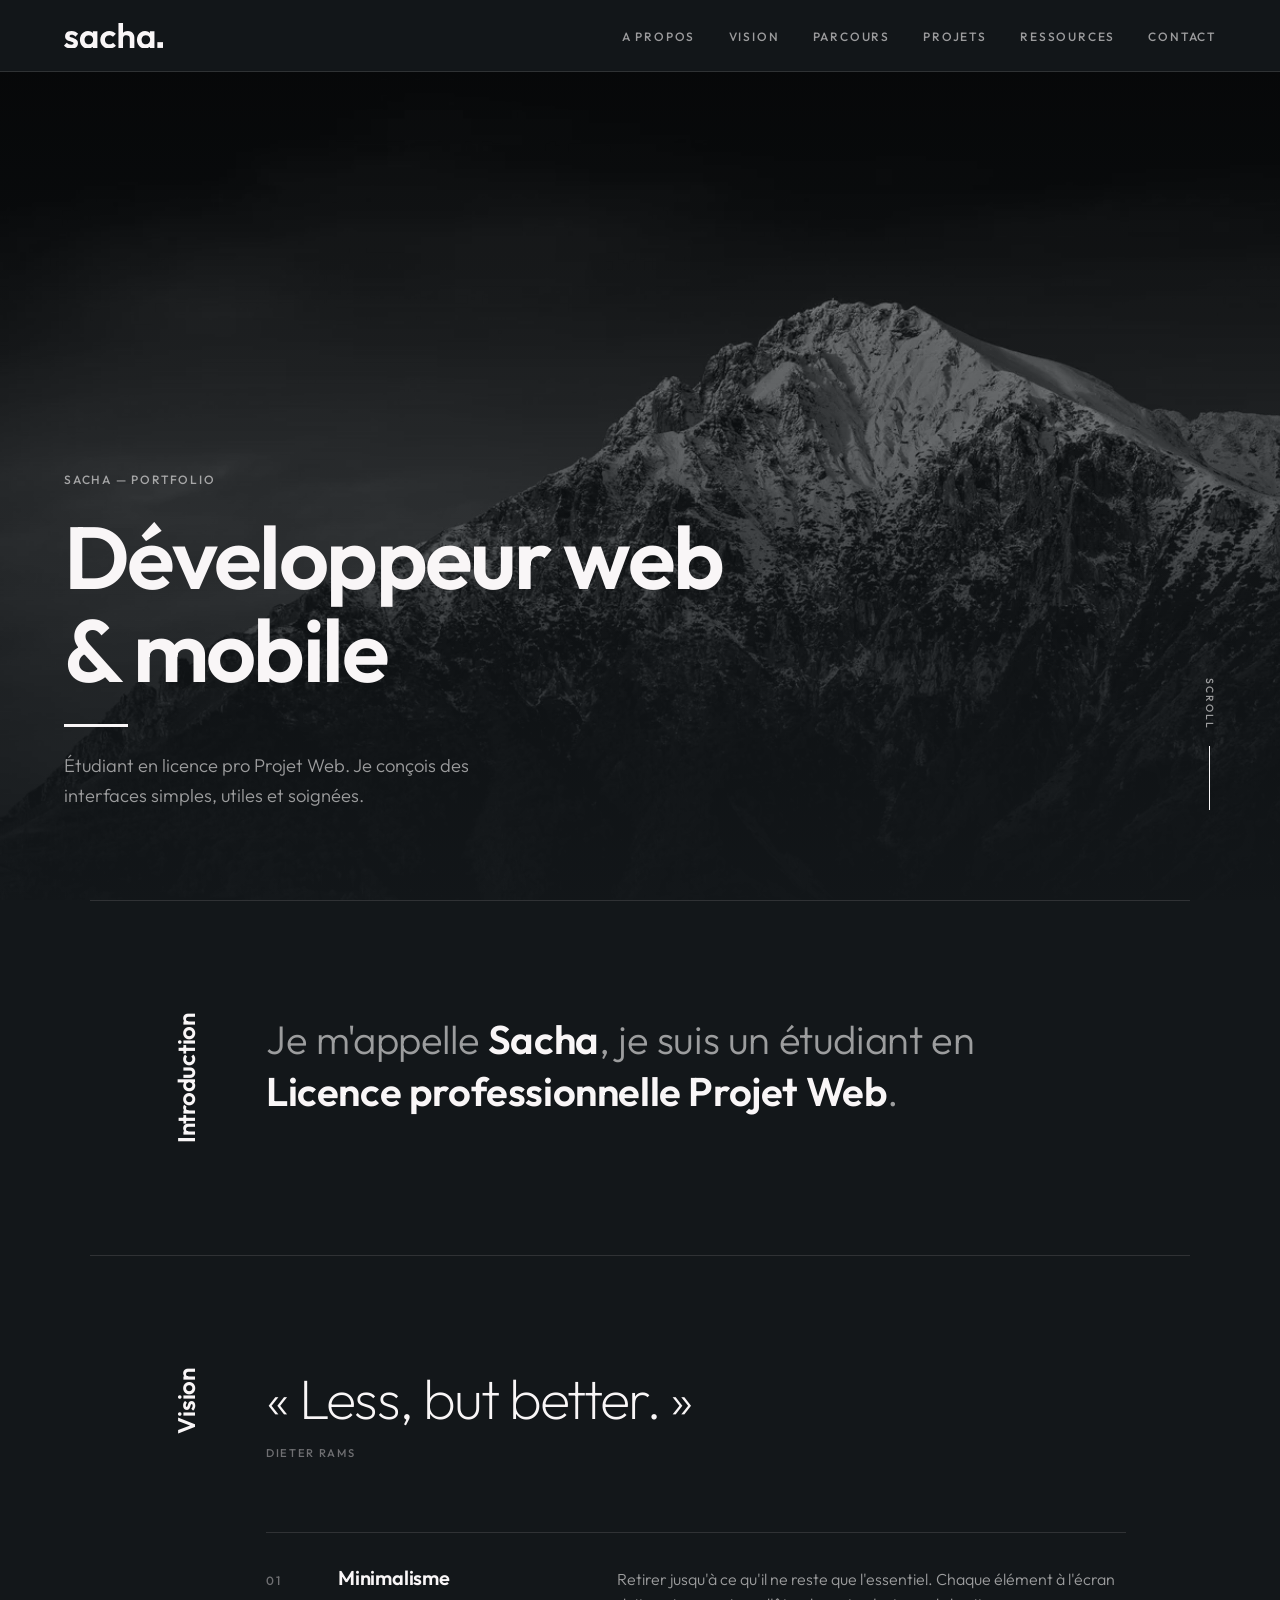
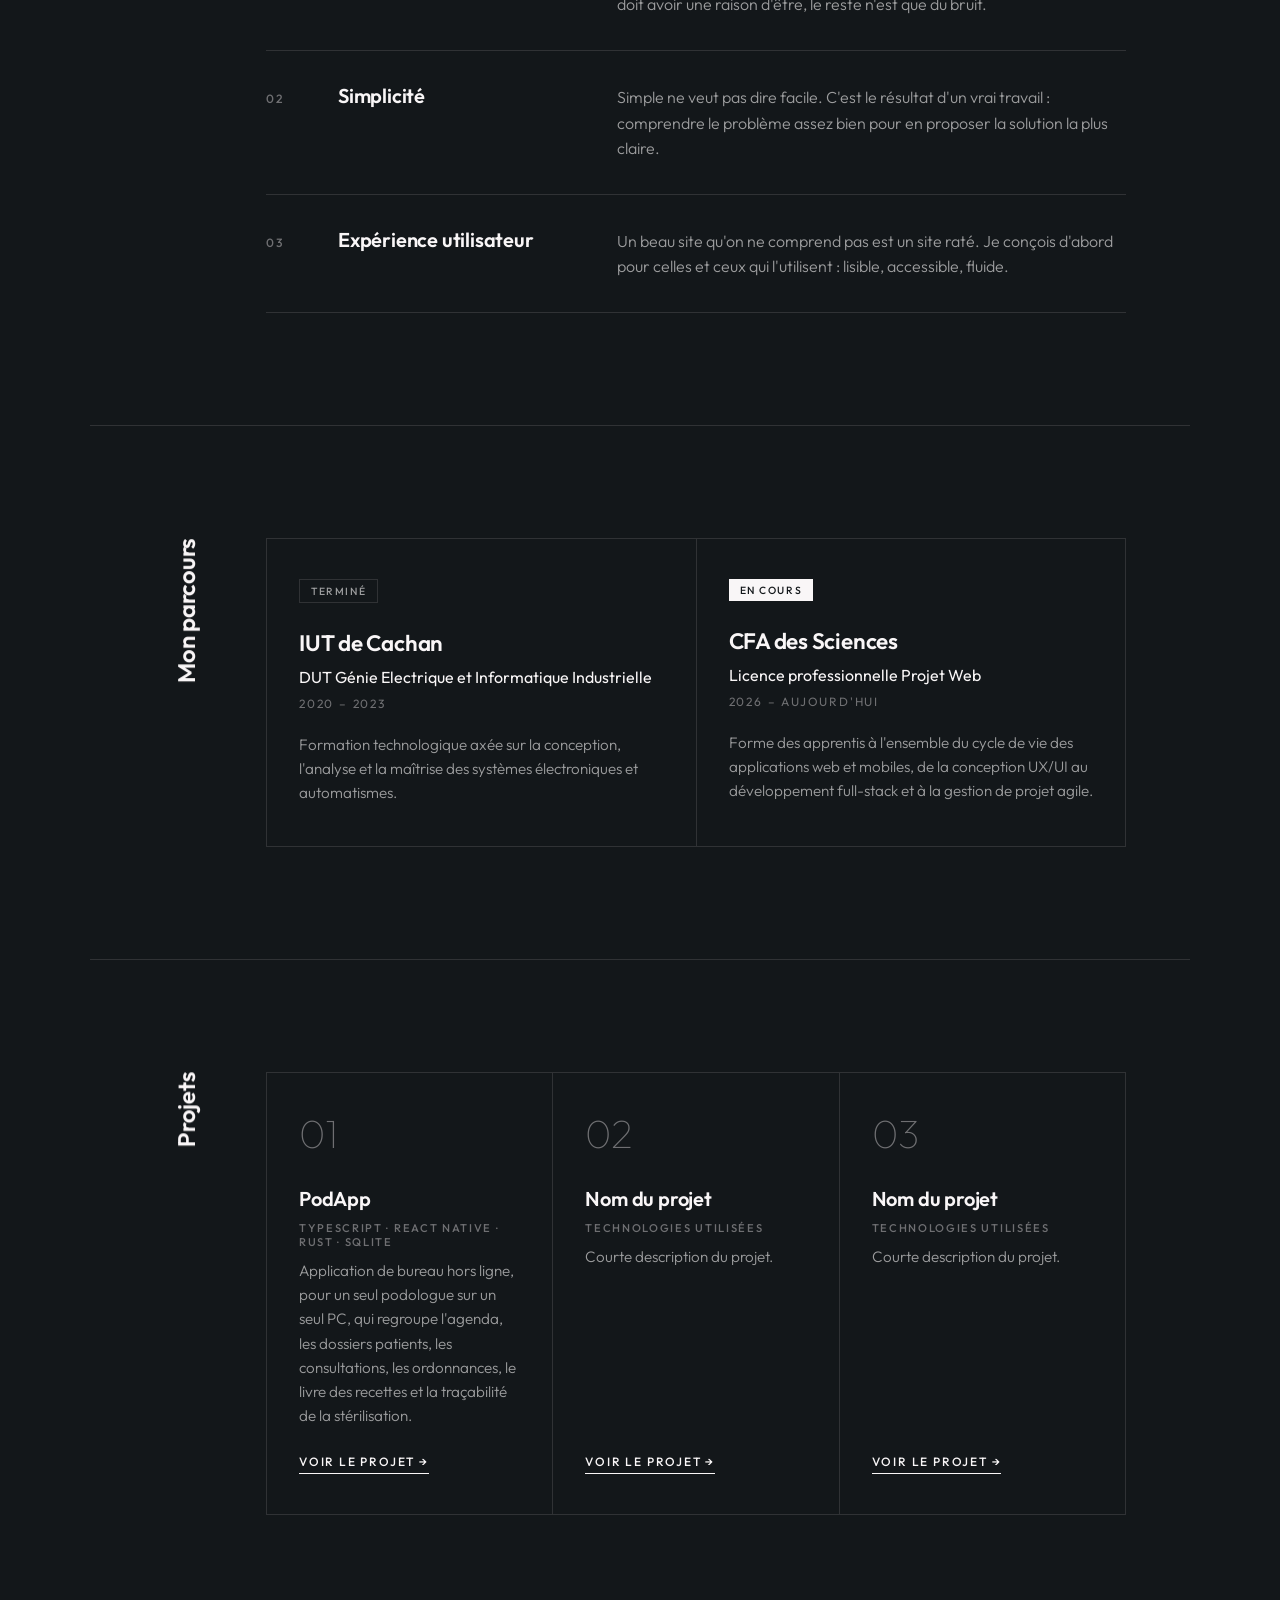
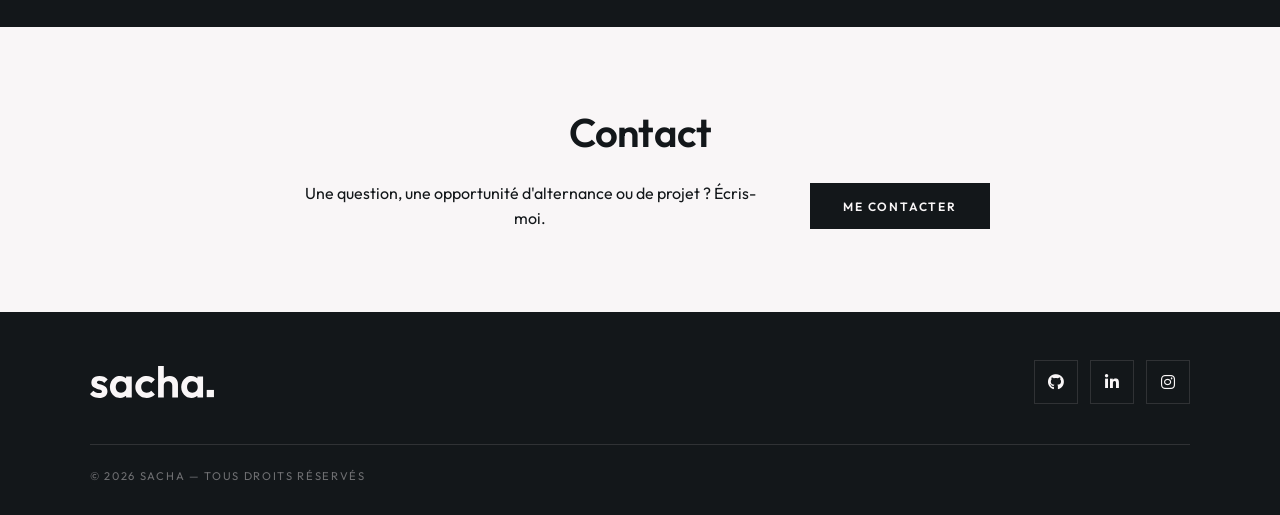
==== index.html @ f8135780 "Premier commit : portfolio Page d'accueil (hero, introduction, vision, parcours, projets, contact) e" ====
<!DOCTYPE html>
<html lang="fr">

<head>
    <meta charset="UTF-8">
    <meta name="viewport" content="width=device-width, initial-scale=1.0">
    <title>Sacha — Développeur web & mobile</title>
    <meta name="description" content="Portfolio de Sacha, étudiant en licence professionnelle Projet Web : des interfaces web et mobiles simples, minimalistes et centrées sur l'expérience utilisateur.">
    <meta name="theme-color" content="#13171A">

    <!-- Aperçu lors d'un partage (LinkedIn, Discord, WhatsApp…).
         Une fois le site en ligne, remplace les chemins par l'adresse complète, ex. https://mon-site.fr/src/img/og-image.jpg -->
    <meta property="og:type" content="website">
    <meta property="og:title" content="Sacha — Développeur web & mobile">
    <meta property="og:description" content="Des interfaces simples, minimalistes et centrées sur l'expérience utilisateur.">
    <meta property="og:image" content="src/img/og-image.jpg">
    <meta property="og:locale" content="fr_FR">
    <meta name="twitter:card" content="summary_large_image">

    <link rel="icon" href="src/img/favicon.svg" type="image/svg+xml">
    <!-- l'image du hero est chargée en priorité -->
    <link rel="preload" as="image" type="image/webp"
        imagesrcset="src/img/hero-mountain-1280.webp 1280w, src/img/hero-mountain-1920.webp 1920w, src/img/hero-mountain-2560.webp 2560w"
        imagesizes="100vw">
    <link rel="stylesheet" href="style.css">
    <link rel="preconnect" href="https://fonts.googleapis.com">
    <link rel="preconnect" href="https://fonts.gstatic.com" crossorigin>
    <link href="https://fonts.googleapis.com/css2?family=Outfit:wght@100..900&display=swap" rel="stylesheet">
    <link rel="stylesheet" href="https://cdnjs.cloudflare.com/ajax/libs/font-awesome/6.5.1/css/all.min.css">
</head>

<body>
    <nav>
        <div class="nav-logo"><a href="#" class="nav-logo-link" aria-label="Sacha — accueil"><svg class="nav-logo-svg" viewBox="263.17 216.27 352.97 91.12" fill="currentColor" aria-hidden="true" focusable="false"><path d="M289.24,307.39c-3.39,0-6.72-.46-9.99-1.37-3.27-.91-6.27-2.17-9-3.79-2.73-1.61-5.09-3.58-7.08-5.9l9.68-9.81c2.07,2.32,4.47,4.06,7.2,5.21,2.73,1.16,5.75,1.74,9.06,1.74,2.65,0,4.65-.37,6.02-1.12,1.37-.74,2.05-1.86,2.05-3.35,0-1.65-.73-2.94-2.17-3.85-1.45-.91-3.33-1.68-5.65-2.3-2.32-.62-4.74-1.32-7.26-2.11-2.53-.79-4.95-1.82-7.26-3.1-2.32-1.28-4.2-3.06-5.65-5.34-1.45-2.27-2.17-5.23-2.17-8.88s.93-7.12,2.79-9.93c1.86-2.81,4.53-5.01,8.01-6.58,3.48-1.57,7.57-2.36,12.29-2.36,4.97,0,9.45.87,13.47,2.61,4.01,1.74,7.34,4.34,9.99,7.82l-9.81,9.81c-1.82-2.23-3.87-3.85-6.14-4.84-2.28-.99-4.74-1.49-7.39-1.49-2.4,0-4.24.37-5.52,1.12-1.28.75-1.92,1.78-1.92,3.1,0,1.49.72,2.65,2.17,3.48,1.45.83,3.33,1.55,5.65,2.17,2.32.62,4.74,1.32,7.26,2.11,2.52.79,4.92,1.88,7.2,3.29,2.27,1.41,4.14,3.27,5.59,5.59,1.45,2.32,2.17,5.3,2.17,8.94,0,5.88-2.11,10.53-6.33,13.96-4.22,3.44-9.97,5.15-17.25,5.15Z"/><path d="M348.58,307.26c-5.46,0-10.39-1.37-14.77-4.1-4.39-2.73-7.82-6.46-10.3-11.17-2.48-4.72-3.72-10.01-3.72-15.89s1.24-11.3,3.72-16.01c2.48-4.72,5.92-8.44,10.3-11.17,4.39-2.73,9.31-4.1,14.77-4.1,4.3,0,8.15.87,11.54,2.61,3.39,1.74,6.1,4.16,8.13,7.26,2.03,3.1,3.12,6.6,3.29,10.49v21.6c-.17,3.97-1.26,7.49-3.29,10.55-2.03,3.06-4.74,5.48-8.13,7.26-3.39,1.78-7.24,2.67-11.54,2.67ZM351.56,292.24c4.55,0,8.23-1.51,11.05-4.53,2.81-3.02,4.22-6.93,4.22-11.73,0-3.14-.64-5.94-1.92-8.38-1.28-2.44-3.06-4.34-5.34-5.71-2.28-1.37-4.95-2.05-8.01-2.05s-5.61.68-7.88,2.05c-2.28,1.37-4.06,3.27-5.34,5.71-1.28,2.44-1.92,5.23-1.92,8.38s.64,6.06,1.92,8.5c1.28,2.44,3.06,4.34,5.34,5.71,2.28,1.37,4.9,2.05,7.88,2.05ZM365.95,306.02v-16.14l2.61-14.65-2.61-14.4v-14.77h16.14v59.96h-16.14Z"/><path d="M424.55,307.26c-6.13,0-11.63-1.37-16.51-4.1-4.88-2.73-8.73-6.46-11.54-11.17-2.81-4.72-4.22-10.01-4.22-15.89s1.41-11.3,4.22-16.01c2.81-4.72,6.68-8.46,11.61-11.23,4.92-2.77,10.41-4.16,16.45-4.16,4.72,0,9.06.87,13.03,2.61,3.97,1.74,7.41,4.22,10.3,7.45l-10.43,10.55c-1.57-1.74-3.46-3.06-5.65-3.97-2.19-.91-4.61-1.37-7.26-1.37-2.98,0-5.65.68-8.01,2.05-2.36,1.37-4.22,3.23-5.59,5.59s-2.05,5.15-2.05,8.38.68,5.94,2.05,8.38c1.37,2.44,3.23,4.34,5.59,5.71,2.36,1.37,5.03,2.05,8.01,2.05,2.73,0,5.19-.48,7.39-1.43,2.19-.95,4.08-2.34,5.65-4.16l10.55,10.55c-3.06,3.31-6.58,5.83-10.55,7.57-3.97,1.74-8.32,2.61-13.03,2.61Z"/><path d="M457.07,306.02v-89.75h16.26v89.75h-16.26ZM497.41,306.02v-34.38c0-3.56-1.12-6.46-3.35-8.69s-5.13-3.35-8.69-3.35c-2.32,0-4.39.5-6.21,1.49-1.82.99-3.25,2.4-4.28,4.22-1.04,1.82-1.55,3.93-1.55,6.33l-6.33-3.23c0-4.72.99-8.83,2.98-12.35,1.99-3.52,4.74-6.27,8.25-8.25,3.52-1.99,7.55-2.98,12.1-2.98s8.58.99,12.1,2.98c3.52,1.99,6.27,4.72,8.25,8.19s2.98,7.49,2.98,12.04v37.98h-16.26Z"/><path d="M551.66,307.26c-5.46,0-10.39-1.37-14.77-4.1-4.39-2.73-7.82-6.46-10.3-11.17-2.48-4.72-3.72-10.01-3.72-15.89s1.24-11.3,3.72-16.01c2.48-4.72,5.92-8.44,10.3-11.17,4.38-2.73,9.31-4.1,14.77-4.1,4.3,0,8.15.87,11.54,2.61,3.39,1.74,6.1,4.16,8.13,7.26,2.03,3.1,3.12,6.6,3.29,10.49v21.6c-.17,3.97-1.26,7.49-3.29,10.55-2.03,3.06-4.74,5.48-8.13,7.26-3.39,1.78-7.24,2.67-11.54,2.67ZM554.63,292.24c4.55,0,8.23-1.51,11.05-4.53,2.81-3.02,4.22-6.93,4.22-11.73,0-3.14-.64-5.94-1.92-8.38-1.28-2.44-3.06-4.34-5.34-5.71-2.28-1.37-4.95-2.05-8.01-2.05s-5.61.68-7.88,2.05c-2.28,1.37-4.06,3.27-5.34,5.71-1.28,2.44-1.92,5.23-1.92,8.38s.64,6.06,1.92,8.5c1.28,2.44,3.06,4.34,5.34,5.71,2.28,1.37,4.9,2.05,7.88,2.05ZM569.03,306.02v-16.14l2.61-14.65-2.61-14.4v-14.77h16.14v59.96h-16.14Z"/><rect x="595.53" y="284.4" width="20.61" height="20.61"/></svg></a></div>
        <ul class="nav-links" id="nav-links">
            <li class="nav-about"><a href="#short-description">A propos</a></li>
            <li class="nav-vision"><a href="#vision">Vision</a></li>
            <li class="nav-schools"><a href="#parcours">Parcours</a></li>
            <li class="nav-projects"><a href="#projects">Projets</a></li>
            <li class="nav-resources"><a href="pages/resources/resources.html">Ressources</a></li>
            <li class="nav-contact"><a href="#contact">Contact</a></li>
        </ul>
        <button type="button" class="nav-toggle" aria-label="Ouvrir le menu" aria-expanded="false" aria-controls="nav-links">
            <span></span>
            <span></span>
        </button>
    </nav>
    <main>
        <div class="main-hero">
            <!-- WebP en 3 tailles (le navigateur choisit selon l'écran), JPG léger en secours -->
            <picture>
                <source type="image/webp"
                    srcset="src/img/hero-mountain-1280.webp 1280w, src/img/hero-mountain-1920.webp 1920w, src/img/hero-mountain-2560.webp 2560w"
                    sizes="100vw">
                <img src="src/img/hero-mountain-1920.jpg" alt="Sommet enneigé en noir et blanc" class="main-hero-image"
                    width="1920" height="1282" fetchpriority="high" decoding="async">
            </picture>
            <div class="main-hero-content">
                <p class="main-hero-label">Sacha — Portfolio</p>
                <h1 class="main-hero-title">Développeur web &amp; mobile</h1>
                <p class="main-hero-description">Étudiant en licence pro Projet Web. Je conçois des interfaces simples, utiles et soignées.</p>
            </div>
            <a href="#short-description" class="hero-scroll" aria-label="Défiler vers l'introduction">
                <span class="hero-scroll-text">Scroll</span>
                <span class="hero-scroll-line" aria-hidden="true"></span>
            </a>
        </div>
        <section class="short-description" id="short-description">
            <h2 class="short-description-title">Introduction</h2>
            <p class="short-description-content">Je m'appelle <strong class="highlight">Sacha</strong>, je suis un étudiant en <strong class="highlight highlight--underline">Licence professionnelle Projet Web</strong>.</p>
        </section>
        <section class="vision" id="vision">
            <h2 class="section-title">Vision</h2>
            <div class="vision-content">
                <blockquote class="vision-quote">
                    <p>« Less, but better. »</p>
                    <cite>Dieter Rams</cite>
                </blockquote>
                <!-- Une ligne par idée : copie un <li> pour en ajouter une -->
                <ol class="vision-list">
                    <li class="vision-item">
                        <h3 class="vision-item-title">Minimalisme</h3>
                        <p class="vision-item-text">Retirer jusqu'à ce qu'il ne reste que l'essentiel. Chaque élément à l'écran doit avoir une raison d'être, le reste n'est que du bruit.</p>
                    </li>
                    <li class="vision-item">
                        <h3 class="vision-item-title">Simplicité</h3>
                        <p class="vision-item-text">Simple ne veut pas dire facile. C'est le résultat d'un vrai travail : comprendre le problème assez bien pour en proposer la solution la plus claire.</p>
                    </li>
                    <li class="vision-item">
                        <h3 class="vision-item-title">Expérience utilisateur</h3>
                        <p class="vision-item-text">Un beau site qu'on ne comprend pas est un site raté. Je conçois d'abord pour celles et ceux qui l'utilisent : lisible, accessible, fluide.</p>
                    </li>
                </ol>
            </div>
        </section>
        <section class="schools" id="parcours">
            <h2 class="schools-title">Mon parcours</h2>
            <div class="schools-list">
                <article class="school-card">
                    <span class="school-badge school-badge--done">Terminé</span>
                    <h3 class="school-name">IUT de Cachan</h3>
                    <p class="school-degree">DUT Génie Electrique et Informatique Industrielle</p>
                    <p class="school-dates">2020 – 2023</p>
                    <p class="school-description">Formation technologique axée sur la conception, l'analyse et la maîtrise des systèmes électroniques et automatismes.</p>
                </article>
                <article class="school-card">
                    <span class="school-badge school-badge--current">En cours</span>
                    <h3 class="school-name">CFA des Sciences</h3>
                    <p class="school-degree">Licence professionnelle Projet Web</p>
                    <p class="school-dates">2026 – aujourd'hui</p>
                    <p class="school-description">Forme des apprentis à l'ensemble du cycle de vie des applications web et mobiles, de la conception UX/UI au développement full-stack et à la gestion de projet agile.</p>
                </article>
            </div>
        </section>
        <section class="projects" id="projects">
            <h2 class="section-title">Projets</h2>
            <div class="projects-list">
                <article class="project-card">
                    <h3 class="project-name">PodApp</h3>
                    <p class="project-tech">TypeScript · React Native · Rust · SQLite</p>
                    <p class="project-description">Application de bureau hors ligne, pour un seul podologue sur un seul PC, qui regroupe l'agenda, les dossiers patients, les consultations, les ordonnances, le livre des recettes et la traçabilité de la stérilisation.</p>
                    <a href="https://github.com/sxcha02/podoApp" class="project-link">Voir le projet →</a>
                </article>
                <article class="project-card">
                    <h3 class="project-name">Nom du projet</h3>
                    <p class="project-tech">Technologies utilisées</p>
                    <p class="project-description">Courte description du projet.</p>
                    <a href="#" class="project-link">Voir le projet →</a>
                </article>
                <article class="project-card">
                    <h3 class="project-name">Nom du projet</h3>
                    <p class="project-tech">Technologies utilisées</p>
                    <p class="project-description">Courte description du projet.</p>
                    <a href="#" class="project-link">Voir le projet →</a>
                </article>
            </div>
        </section>
        <section class="contact" id="contact">
            <h2 class="section-title">Contact</h2>
            <p class="contact-text">Une question, une opportunité d'alternance ou de projet ? Écris-moi.</p>
            <button type="button" class="contact-button" id="open-contact-modal">Me contacter</button>
        </section>

        <dialog class="contact-modal" id="contact-modal" aria-labelledby="contact-modal-title">
            <form class="contact-form" id="contact-form">
                <div class="contact-modal-header">
                    <h2 class="contact-modal-title" id="contact-modal-title">Me contacter</h2>
                    <button type="button" class="contact-modal-close" id="close-contact-modal" aria-label="Fermer">&times;</button>
                </div>

                <label class="contact-field">
                    <span>Nom</span>
                    <input type="text" name="name" required autocomplete="name">
                </label>
                <label class="contact-field">
                    <span>Email</span>
                    <input type="email" name="email" required autocomplete="email">
                </label>
                <label class="contact-field">
                    <span>Message</span>
                    <textarea name="message" rows="5" required></textarea>
                </label>

                <button type="submit" class="contact-button contact-submit">Envoyer</button>
            </form>
        </dialog>
    </main>
    <footer class="footer">
        <div class="footer-content">
            <p class="footer-name"><svg class="footer-logo-svg" viewBox="263.17 216.27 352.97 91.12" fill="currentColor" role="img" aria-label="Sacha"><path d="M289.24,307.39c-3.39,0-6.72-.46-9.99-1.37-3.27-.91-6.27-2.17-9-3.79-2.73-1.61-5.09-3.58-7.08-5.9l9.68-9.81c2.07,2.32,4.47,4.06,7.2,5.21,2.73,1.16,5.75,1.74,9.06,1.74,2.65,0,4.65-.37,6.02-1.12,1.37-.74,2.05-1.86,2.05-3.35,0-1.65-.73-2.94-2.17-3.85-1.45-.91-3.33-1.68-5.65-2.3-2.32-.62-4.74-1.32-7.26-2.11-2.53-.79-4.95-1.82-7.26-3.1-2.32-1.28-4.2-3.06-5.65-5.34-1.45-2.27-2.17-5.23-2.17-8.88s.93-7.12,2.79-9.93c1.86-2.81,4.53-5.01,8.01-6.58,3.48-1.57,7.57-2.36,12.29-2.36,4.97,0,9.45.87,13.47,2.61,4.01,1.74,7.34,4.34,9.99,7.82l-9.81,9.81c-1.82-2.23-3.87-3.85-6.14-4.84-2.28-.99-4.74-1.49-7.39-1.49-2.4,0-4.24.37-5.52,1.12-1.28.75-1.92,1.78-1.92,3.1,0,1.49.72,2.65,2.17,3.48,1.45.83,3.33,1.55,5.65,2.17,2.32.62,4.74,1.32,7.26,2.11,2.52.79,4.92,1.88,7.2,3.29,2.27,1.41,4.14,3.27,5.59,5.59,1.45,2.32,2.17,5.3,2.17,8.94,0,5.88-2.11,10.53-6.33,13.96-4.22,3.44-9.97,5.15-17.25,5.15Z"/><path d="M348.58,307.26c-5.46,0-10.39-1.37-14.77-4.1-4.39-2.73-7.82-6.46-10.3-11.17-2.48-4.72-3.72-10.01-3.72-15.89s1.24-11.3,3.72-16.01c2.48-4.72,5.92-8.44,10.3-11.17,4.39-2.73,9.31-4.1,14.77-4.1,4.3,0,8.15.87,11.54,2.61,3.39,1.74,6.1,4.16,8.13,7.26,2.03,3.1,3.12,6.6,3.29,10.49v21.6c-.17,3.97-1.26,7.49-3.29,10.55-2.03,3.06-4.74,5.48-8.13,7.26-3.39,1.78-7.24,2.67-11.54,2.67ZM351.56,292.24c4.55,0,8.23-1.51,11.05-4.53,2.81-3.02,4.22-6.93,4.22-11.73,0-3.14-.64-5.94-1.92-8.38-1.28-2.44-3.06-4.34-5.34-5.71-2.28-1.37-4.95-2.05-8.01-2.05s-5.61.68-7.88,2.05c-2.28,1.37-4.06,3.27-5.34,5.71-1.28,2.44-1.92,5.23-1.92,8.38s.64,6.06,1.92,8.5c1.28,2.44,3.06,4.34,5.34,5.71,2.28,1.37,4.9,2.05,7.88,2.05ZM365.95,306.02v-16.14l2.61-14.65-2.61-14.4v-14.77h16.14v59.96h-16.14Z"/><path d="M424.55,307.26c-6.13,0-11.63-1.37-16.51-4.1-4.88-2.73-8.73-6.46-11.54-11.17-2.81-4.72-4.22-10.01-4.22-15.89s1.41-11.3,4.22-16.01c2.81-4.72,6.68-8.46,11.61-11.23,4.92-2.77,10.41-4.16,16.45-4.16,4.72,0,9.06.87,13.03,2.61,3.97,1.74,7.41,4.22,10.3,7.45l-10.43,10.55c-1.57-1.74-3.46-3.06-5.65-3.97-2.19-.91-4.61-1.37-7.26-1.37-2.98,0-5.65.68-8.01,2.05-2.36,1.37-4.22,3.23-5.59,5.59s-2.05,5.15-2.05,8.38.68,5.94,2.05,8.38c1.37,2.44,3.23,4.34,5.59,5.71,2.36,1.37,5.03,2.05,8.01,2.05,2.73,0,5.19-.48,7.39-1.43,2.19-.95,4.08-2.34,5.65-4.16l10.55,10.55c-3.06,3.31-6.58,5.83-10.55,7.57-3.97,1.74-8.32,2.61-13.03,2.61Z"/><path d="M457.07,306.02v-89.75h16.26v89.75h-16.26ZM497.41,306.02v-34.38c0-3.56-1.12-6.46-3.35-8.69s-5.13-3.35-8.69-3.35c-2.32,0-4.39.5-6.21,1.49-1.82.99-3.25,2.4-4.28,4.22-1.04,1.82-1.55,3.93-1.55,6.33l-6.33-3.23c0-4.72.99-8.83,2.98-12.35,1.99-3.52,4.74-6.27,8.25-8.25,3.52-1.99,7.55-2.98,12.1-2.98s8.58.99,12.1,2.98c3.52,1.99,6.27,4.72,8.25,8.19s2.98,7.49,2.98,12.04v37.98h-16.26Z"/><path d="M551.66,307.26c-5.46,0-10.39-1.37-14.77-4.1-4.39-2.73-7.82-6.46-10.3-11.17-2.48-4.72-3.72-10.01-3.72-15.89s1.24-11.3,3.72-16.01c2.48-4.72,5.92-8.44,10.3-11.17,4.38-2.73,9.31-4.1,14.77-4.1,4.3,0,8.15.87,11.54,2.61,3.39,1.74,6.1,4.16,8.13,7.26,2.03,3.1,3.12,6.6,3.29,10.49v21.6c-.17,3.97-1.26,7.49-3.29,10.55-2.03,3.06-4.74,5.48-8.13,7.26-3.39,1.78-7.24,2.67-11.54,2.67ZM554.63,292.24c4.55,0,8.23-1.51,11.05-4.53,2.81-3.02,4.22-6.93,4.22-11.73,0-3.14-.64-5.94-1.92-8.38-1.28-2.44-3.06-4.34-5.34-5.71-2.28-1.37-4.95-2.05-8.01-2.05s-5.61.68-7.88,2.05c-2.28,1.37-4.06,3.27-5.34,5.71-1.28,2.44-1.92,5.23-1.92,8.38s.64,6.06,1.92,8.5c1.28,2.44,3.06,4.34,5.34,5.71,2.28,1.37,4.9,2.05,7.88,2.05ZM569.03,306.02v-16.14l2.61-14.65-2.61-14.4v-14.77h16.14v59.96h-16.14Z"/><rect x="595.53" y="284.4" width="20.61" height="20.61"/></svg></p>
            <ul class="footer-socials">
                <li><a href="https://github.com/" target="_blank" rel="noopener noreferrer" aria-label="GitHub"><i class="fa-brands fa-github"></i></a></li>
                <li><a href="https://www.linkedin.com/" target="_blank" rel="noopener noreferrer" aria-label="LinkedIn"><i class="fa-brands fa-linkedin-in"></i></a></li>
                <li><a href="https://www.instagram.com/" target="_blank" rel="noopener noreferrer" aria-label="Instagram"><i class="fa-brands fa-instagram"></i></a></li>
            </ul>
        </div>
        <p class="footer-copy">&copy; <span id="footer-year"></span> Sacha — Tous droits réservés</p>
    </footer>
    <script src="script.js"></script>
</body>

</html>
---- style.css ----
/* ======================================================
   DA monochrome — fond sombre, texte clair, angles droits
   ====================================================== */

:root {
    --color-primary: #13171A;   /* fond sombre */
    --color-secondary: #f9f6f7; /* texte / bandes claires */
    --color-surface: #1b2024;   /* survol des cartes, légèrement plus clair que le fond */
    --color-line: rgba(249, 246, 247, 0.12);
    --color-text-muted: rgba(249, 246, 247, 0.6);
    --color-text-faint: rgba(249, 246, 247, 0.4);
    --nav-height: 4.5rem;
}

* {
    padding: 0;
    margin: 0;
    box-sizing: border-box;
}

html {
    scroll-behavior: smooth;
    scroll-padding-top: var(--nav-height); /* évite que la navbar sticky cache le titre des sections */
}

@media (prefers-reduced-motion: reduce) {
    html {
        scroll-behavior: auto;
    }
}

body {
    font-family: 'Outfit', sans-serif;
    background-color: var(--color-primary);
    color: var(--color-secondary);
    -webkit-font-smoothing: antialiased;
    /* aucun élément ne doit créer de scroll horizontal */
    overflow-x: clip;
}

img {
    max-width: 100%;
}

/* ------------------- Navbar ------------------- */

nav {
    display: flex;
    justify-content: space-between;
    align-items: center;
    height: var(--nav-height);
    padding: 0 clamp(1.5rem, 5vw, 4rem);
    border-bottom: 1px solid var(--color-line);
    /* reste visible en haut pendant le scroll */
    position: sticky;
    top: 0;
    z-index: 100;
}

/* fond flouté sur un pseudo-élément : un backdrop-filter posé directement sur nav
   empêcherait le menu mobile (position: fixed) de couvrir tout l'écran */
nav::before {
    content: "";
    position: absolute;
    inset: 0;
    z-index: -1;
    background-color: rgba(19, 23, 26, 0.85);
    backdrop-filter: blur(8px);
    -webkit-backdrop-filter: blur(8px);
}

/* bouton burger : caché sur grand écran */
.nav-toggle {
    display: none;
    position: relative;
    width: 2.75rem;
    height: 2.75rem;
    margin-right: -0.6rem;
    border: none;
    background: none;
    cursor: pointer;
}

.nav-toggle span {
    position: absolute;
    left: 0.6rem;
    right: 0.6rem;
    height: 1px;
    background-color: var(--color-secondary);
    transition: transform 0.35s cubic-bezier(0.65, 0, 0.35, 1), top 0.35s cubic-bezier(0.65, 0, 0.35, 1);
}

.nav-toggle span:nth-child(1) {
    top: calc(50% - 4px);
}

.nav-toggle span:nth-child(2) {
    top: calc(50% + 4px);
}

/* burger → croix */
.nav-toggle[aria-expanded="true"] span:nth-child(1) {
    top: 50%;
    transform: rotate(45deg);
}

.nav-toggle[aria-expanded="true"] span:nth-child(2) {
    top: 50%;
    transform: rotate(-45deg);
}

.nav-logo {
    font-size: 1.25rem;
    font-weight: 600;
    letter-spacing: -0.01em;
}

.nav-logo-link {
    display: block;
    text-decoration: none;
    color: var(--color-secondary);
    transition: opacity 0.2s ease;
}

.nav-logo-link:hover {
    opacity: 0.7;
}

/* logo SVG : prend la couleur du texte (currentColor) */
.nav-logo-svg {
    display: block;
    height: 1.6rem;
    width: auto;
}

.nav-links {
    display: flex;
    /* 6 liens : l'espacement se resserre sur les écrans moyens */
    gap: clamp(1.25rem, 2.6vw, 2.5rem);
}

.nav-links li {
    list-style: none;
}

.nav-links a {
    font-size: 0.75rem;
    font-weight: 500;
    text-transform: uppercase;
    letter-spacing: 0.15em;
    text-decoration: none;
    color: var(--color-text-muted);
    position: relative;
    padding: 0.4rem 0;
    transition: color 0.3s ease;
}

/* trait qui se dessine de gauche à droite au survol */
.nav-links a::after {
    content: "";
    position: absolute;
    left: 0;
    bottom: 0;
    width: 100%;
    height: 1px;
    background-color: var(--color-secondary);
    transform: scaleX(0);
    transform-origin: right;
    transition: transform 0.35s cubic-bezier(0.65, 0, 0.35, 1);
}

.nav-links a:hover,
.nav-links a:focus-visible {
    color: var(--color-secondary);
}

.nav-links a:hover::after,
.nav-links a:focus-visible::after {
    transform: scaleX(1);
    transform-origin: left;
}

/* ------------------- Hero ------------------- */

.main-hero {
    position: relative;
    height: calc(100vh - var(--nav-height));
    /* svh : hauteur réellement visible sur mobile (barre d'adresse incluse) */
    height: calc(100svh - var(--nav-height));
    min-height: 420px;
    overflow: hidden;
    /* découpe l'image fixe à la taille du hero (elle ne déborde pas sur les sections) */
    clip-path: inset(0);
}

/* image fixe : elle reste en place pendant que le contenu défile par-dessus */
.main-hero-image {
    position: fixed;
    top: 0;
    left: 0;
    width: 100%;
    height: 100vh;
    /* lvh : l'image ne « saute » pas quand la barre d'adresse mobile apparaît / disparaît */
    height: 100lvh;
    object-fit: cover;
    object-position: center;
    filter: grayscale(1) contrast(1.1);
}

/* voile sombre pour la lisibilité du texte */
.main-hero::after {
    content: "";
    position: absolute;
    inset: 0;
    background: linear-gradient(to top, rgba(19, 23, 26, 0.95), rgba(19, 23, 26, 0.35));
}

.main-hero-content {
    position: relative;
    z-index: 1;
    height: 100%;
    display: flex;
    flex-direction: column;
    justify-content: flex-end;
    align-items: flex-start;
    gap: 1.5rem;
    padding: 0 clamp(1.5rem, 5vw, 4rem) clamp(3rem, 10vh, 6rem);
}

.main-hero-title {
    max-width: 12ch;
    font-size: clamp(2.5rem, 7vw, 5.5rem);
    font-weight: 600;
    line-height: 1.05;
    letter-spacing: -0.03em;
}

/* petite barre blanche sous le titre */
.main-hero-title::after {
    content: "";
    display: block;
    width: 4rem;
    height: 3px;
    margin-top: 1.75rem;
    background-color: var(--color-secondary);
}

.main-hero-description {
    max-width: 38ch;
    font-size: clamp(1rem, 2vw, 1.15rem);
    font-weight: 300;
    line-height: 1.6;
    color: var(--color-text-muted);
}

/* petit libellé au-dessus du titre */
.main-hero-label {
    font-size: 0.75rem;
    font-weight: 500;
    text-transform: uppercase;
    letter-spacing: 0.15em;
    color: var(--color-text-muted);
    animation: hero-fade-up 1s cubic-bezier(0.22, 1, 0.36, 1) 0.3s both;
}

/* indicateur de scroll : texte vertical + trait qui descend en boucle */
.hero-scroll {
    position: absolute;
    z-index: 1;
    right: clamp(1.5rem, 5vw, 4rem);
    bottom: clamp(3rem, 10vh, 6rem);
    display: flex;
    flex-direction: column;
    align-items: center;
    gap: 1rem;
    color: var(--color-text-muted);
    text-decoration: none;
    transition: color 0.3s ease;
    animation: hero-fade-up 1s cubic-bezier(0.22, 1, 0.36, 1) 1.6s both;
}

.hero-scroll:hover,
.hero-scroll:focus-visible {
    color: var(--color-secondary);
}

.hero-scroll-text {
    writing-mode: vertical-rl;
    font-size: 0.65rem;
    font-weight: 500;
    text-transform: uppercase;
    letter-spacing: 0.2em;
}

.hero-scroll-line {
    position: relative;
    width: 1px;
    height: 4rem;
    overflow: hidden;
    background-color: var(--color-line);
}

.hero-scroll-line::after {
    content: "";
    position: absolute;
    inset: 0;
    background-color: var(--color-secondary);
    animation: scroll-line 2s cubic-bezier(0.65, 0, 0.35, 1) infinite;
}

@keyframes scroll-line {
    0% {
        transform: translateY(-100%);
    }
    50% {
        transform: translateY(0);
    }
    100% {
        transform: translateY(100%);
    }
}

@media (prefers-reduced-motion: reduce) {
    .main-hero-label,
    .hero-scroll,
    .hero-scroll-line::after {
        animation: none;
    }
}

/* ------------------- Structure commune des sections ------------------- */

/* titre vertical à gauche, contenu à droite */
.short-description,
.schools,
.projects {
    display: grid;
    grid-template-columns: 4rem 1fr;
    column-gap: clamp(1.5rem, 4vw, 3rem);
    max-width: 1100px;
    margin: 0 auto;
    padding: clamp(4rem, 10vw, 7rem) clamp(1.5rem, 5vw, 4rem);
    border-top: 1px solid var(--color-line);
}

.short-description-title,
.schools-title,
.projects .section-title {
    grid-row: 1 / span 3;
    align-self: start;
    justify-self: center;
    writing-mode: vertical-rl;
    transform: rotate(180deg);
    font-size: 1.5rem;
    font-weight: 600;
    letter-spacing: -0.01em;
    white-space: nowrap;
}

/* ------------------- Short description ------------------- */

.short-description-content {
    grid-column: 2;
    max-width: 30ch;
    font-size: clamp(1.5rem, 3.5vw, 2.5rem);
    font-weight: 300;
    line-height: 1.3;
    letter-spacing: -0.01em;
}

/* mots mis en valeur : texte courant atténué, mots-clés en blanc plein et plus gras */
.short-description-content {
    color: var(--color-text-muted);
}

.highlight {
    font-weight: 600;
    color: var(--color-secondary);
}

/* trait fin sous le nom de la licence (dessiné en fond pour pouvoir l'animer) */
.highlight--underline {
    padding-bottom: 0.1em;
    background-image: linear-gradient(currentColor, currentColor);
    background-repeat: no-repeat;
    background-position: 0 100%;
    /* --underline-progress (0 → 1) est mis à jour par script.js pendant le scroll.
       Sans JS, il vaut 1 : le trait est complet. */
    background-size: calc(var(--underline-progress, 1) * 100%) 1px;
    -webkit-box-decoration-break: clone;
    box-decoration-break: clone;
}

/* Animation : quand l'intro apparaît au scroll, les mots s'allument l'un après l'autre */
.short-description.reveal .highlight {
    color: var(--color-text-muted);
    transition: color 0.8s ease;
}

.short-description.reveal.is-visible .highlight {
    color: var(--color-secondary);
    transition-delay: 0.6s;
}

.short-description.reveal.is-visible .highlight--underline {
    transition-delay: 1s;
}

@media (prefers-reduced-motion: reduce) {
    .short-description.reveal .highlight {
        color: var(--color-secondary);
        transition: none;
    }
}

/* ------------------- Vision ------------------- */

/* même grille que les autres sections : titre vertical + contenu */
.vision {
    display: grid;
    grid-template-columns: 4rem 1fr;
    column-gap: clamp(1.5rem, 4vw, 3rem);
    max-width: 1100px;
    margin: 0 auto;
    padding: clamp(4rem, 10vw, 7rem) clamp(1.5rem, 5vw, 4rem);
    border-top: 1px solid var(--color-line);
}

.vision .section-title {
    align-self: start;
    justify-self: center;
    writing-mode: vertical-rl;
    transform: rotate(180deg);
    font-size: 1.5rem;
    font-weight: 600;
    letter-spacing: -0.01em;
    white-space: nowrap;
}

.vision-quote {
    margin-bottom: clamp(3rem, 7vw, 4.5rem);
}

.vision-quote p {
    font-size: clamp(2rem, 5vw, 3.5rem);
    font-weight: 200;
    line-height: 1.1;
    letter-spacing: -0.03em;
}

.vision-quote cite {
    display: block;
    margin-top: 1rem;
    font-size: 0.7rem;
    font-style: normal;
    font-weight: 500;
    text-transform: uppercase;
    letter-spacing: 0.15em;
    color: var(--color-text-faint);
}

.vision-list {
    list-style: none;
    counter-reset: vision;
    border-top: 1px solid var(--color-line);
}

/* une ligne par idée : numéro | titre | texte */
.vision-item {
    display: grid;
    grid-template-columns: 3rem minmax(9rem, 1fr) 2fr;
    align-items: baseline;
    gap: 1.5rem;
    padding: 2rem 0;
    border-bottom: 1px solid var(--color-line);
    counter-increment: vision;
}

.vision-item::before {
    content: counter(vision, decimal-leading-zero);
    font-size: 0.75rem;
    font-weight: 500;
    letter-spacing: 0.15em;
    color: var(--color-text-faint);
}

.vision-item-title {
    font-size: 1.25rem;
    font-weight: 600;
    letter-spacing: -0.01em;
}

.vision-item-text {
    max-width: 48ch;
    font-weight: 300;
    line-height: 1.6;
    color: var(--color-text-muted);
}

@media (max-width: 700px) {
    .vision {
        grid-template-columns: 1fr;
        row-gap: 2rem;
    }

    .vision .section-title {
        justify-self: start;
        writing-mode: horizontal-tb;
        transform: none;
    }

    .vision-item {
        grid-template-columns: 2.5rem 1fr;
        gap: 0.5rem 1rem;
    }

    .vision-item-text {
        grid-column: 2;
    }
}

/* ------------------- Schools ------------------- */

.schools-list {
    grid-column: 2;
    display: grid;
    grid-template-columns: repeat(2, 1fr);
    border-top: 1px solid var(--color-line);
    border-left: 1px solid var(--color-line);
}

.school-card {
    display: flex;
    flex-direction: column;
    gap: 0.6rem;
    padding: 2.5rem 2rem;
    border-right: 1px solid var(--color-line);
    border-bottom: 1px solid var(--color-line);
    transition: background-color 0.3s ease;
}

.school-card:hover {
    background-color: var(--color-surface);
}

.school-badge {
    align-self: flex-start;
    margin-bottom: 1rem;
    padding: 0.3rem 0.7rem;
    font-size: 0.65rem;
    font-weight: 500;
    text-transform: uppercase;
    letter-spacing: 0.15em;
}

.school-badge--done {
    border: 1px solid var(--color-line);
    color: var(--color-text-muted);
}

.school-badge--current {
    background-color: var(--color-secondary);
    color: var(--color-primary);
}

.school-name {
    font-size: 1.4rem;
    font-weight: 600;
    letter-spacing: -0.01em;
}

.school-degree {
    font-weight: 400;
}

.school-dates {
    font-size: 0.75rem;
    text-transform: uppercase;
    letter-spacing: 0.15em;
    color: var(--color-text-faint);
}

.school-description {
    margin-top: 0.75rem;
    font-size: 0.95rem;
    font-weight: 300;
    line-height: 1.6;
    color: var(--color-text-muted);
}

/* ------------------- Projects ------------------- */

.projects-list {
    grid-column: 2;
    display: grid;
    /* min() : jamais plus large que l'écran, même sur un très petit téléphone */
    grid-template-columns: repeat(auto-fit, minmax(min(240px, 100%), 1fr));
    border-top: 1px solid var(--color-line);
    border-left: 1px solid var(--color-line);
    counter-reset: project;
}

.project-card {
    display: flex;
    flex-direction: column;
    gap: 0.6rem;
    padding: 2.5rem 2rem;
    border-right: 1px solid var(--color-line);
    border-bottom: 1px solid var(--color-line);
    counter-increment: project;
    transition: background-color 0.3s ease;
}

/* numéro du projet (01, 02, 03...) en chiffre fin */
.project-card::before {
    content: counter(project, decimal-leading-zero);
    margin-bottom: 1.5rem;
    font-size: 2.5rem;
    font-weight: 100;
    line-height: 1;
    color: var(--color-text-faint);
}

.project-card:hover {
    background-color: var(--color-surface);
}

.project-name {
    font-size: 1.25rem;
    font-weight: 600;
    letter-spacing: -0.01em;
}

.project-tech {
    font-size: 0.7rem;
    font-weight: 500;
    text-transform: uppercase;
    letter-spacing: 0.15em;
    color: var(--color-text-faint);
}

.project-description {
    flex: 1;
    font-size: 0.95rem;
    font-weight: 300;
    line-height: 1.6;
    color: var(--color-text-muted);
}

.project-link {
    align-self: flex-start;
    margin-top: 1rem;
    padding-bottom: 0.2rem;
    border-bottom: 1px solid var(--color-secondary);
    font-size: 0.75rem;
    font-weight: 500;
    text-transform: uppercase;
    letter-spacing: 0.15em;
    color: var(--color-secondary);
    text-decoration: none;
    transition: opacity 0.2s ease;
}

.project-link:hover {
    opacity: 0.6;
}

/* ------------------- Contact (bande claire) ------------------- */

.contact {
    display: flex;
    flex-wrap: wrap;
    justify-content: center;
    align-items: center;
    gap: 1.5rem 2.5rem;
    padding: clamp(3rem, 8vw, 5rem) clamp(1.5rem, 5vw, 4rem);
    background-color: var(--color-secondary);
    color: var(--color-primary);
    text-align: center;
}

.contact .section-title {
    width: 100%;
    font-size: clamp(1.75rem, 4vw, 2.5rem);
    font-weight: 600;
    letter-spacing: -0.02em;
}

.contact-text {
    max-width: 480px;
    line-height: 1.6;
}

/* boutons carrés : plein sombre, contour au survol */
.contact-button {
    padding: 0.9rem 2rem;
    border: 1px solid var(--color-primary);
    border-radius: 0;
    background-color: var(--color-primary);
    color: var(--color-secondary);
    font-family: inherit;
    font-size: 0.75rem;
    font-weight: 600;
    text-transform: uppercase;
    letter-spacing: 0.15em;
    cursor: pointer;
    transition: background-color 0.2s ease, color 0.2s ease;
}

.contact-button:hover {
    background-color: transparent;
    color: var(--color-primary);
}

/* ------------------- Modal de contact ------------------- */

.contact-modal {
    width: min(520px, calc(100% - 2rem));
    margin: auto;
    padding: 2.5rem;
    border: 1px solid var(--color-line);
    border-radius: 0;
    background-color: var(--color-primary);
    color: var(--color-secondary);
}

.contact-modal::backdrop {
    background-color: rgba(10, 12, 14, 0.75);
    backdrop-filter: blur(4px);
}

.contact-modal[open] {
    animation: modal-in 0.25s ease;
}

@keyframes modal-in {
    from {
        opacity: 0;
        transform: translateY(16px);
    }
    to {
        opacity: 1;
        transform: translateY(0);
    }
}

.contact-form {
    display: flex;
    flex-direction: column;
    gap: 1.5rem;
}

.contact-modal-header {
    display: flex;
    justify-content: space-between;
    align-items: center;
    margin-bottom: 0.5rem;
}

.contact-modal-title {
    font-size: 1.5rem;
    font-weight: 600;
    letter-spacing: -0.01em;
}

.contact-modal-close {
    border: none;
    background: none;
    font-size: 2rem;
    line-height: 1;
    color: var(--color-text-muted);
    cursor: pointer;
}

.contact-modal-close:hover {
    color: var(--color-secondary);
}

.contact-field {
    display: flex;
    flex-direction: column;
    gap: 0.5rem;
}

.contact-field span {
    font-size: 0.7rem;
    font-weight: 500;
    text-transform: uppercase;
    letter-spacing: 0.15em;
    color: var(--color-text-muted);
}

/* champs soulignés, sans cadre */
.contact-field input,
.contact-field textarea {
    padding: 0.75rem 0;
    border: none;
    border-bottom: 1px solid var(--color-line);
    border-radius: 0;
    background: transparent;
    color: var(--color-secondary);
    font-family: inherit;
    font-size: 1rem;
    resize: vertical;
    transition: border-color 0.2s ease;
}

.contact-field input:focus,
.contact-field textarea:focus {
    outline: none;
    border-bottom-color: var(--color-secondary);
}

/* dans le modal sombre, le bouton est clair */
.contact-submit {
    align-self: flex-start;
    margin-top: 0.5rem;
    border-color: var(--color-secondary);
    background-color: var(--color-secondary);
    color: var(--color-primary);
}

.contact-submit:hover {
    background-color: transparent;
    color: var(--color-secondary);
}

/* ------------------- Footer ------------------- */

.footer {
    padding: 3rem clamp(1.5rem, 5vw, 4rem) 2rem;
    background-color: var(--color-primary);
}

.footer-content {
    max-width: 1100px;
    margin: 0 auto;
    display: flex;
    justify-content: space-between;
    align-items: center;
    flex-wrap: wrap;
    gap: 1.5rem;
}

.footer-name {
    font-size: 1.25rem;
    font-weight: 600;
}

/* logo du footer : un peu plus grand que dans la navbar */
.footer-logo-svg {
    display: block;
    height: 2rem;
    width: auto;
}

.footer-socials {
    display: flex;
    gap: 0.75rem;
    list-style: none;
}

.footer-socials a {
    display: flex;
    align-items: center;
    justify-content: center;
    width: 2.75rem;
    height: 2.75rem;
    border: 1px solid var(--color-line);
    color: var(--color-secondary);
    font-size: 1rem;
    text-decoration: none;
    transition: background-color 0.2s ease, color 0.2s ease;
}

.footer-socials a:hover {
    background-color: var(--color-secondary);
    color: var(--color-primary);
}

.footer-copy {
    max-width: 1100px;
    margin: 2.5rem auto 0;
    padding-top: 1.5rem;
    border-top: 1px solid var(--color-line);
    font-size: 0.7rem;
    text-transform: uppercase;
    letter-spacing: 0.15em;
    color: var(--color-text-faint);
}

/* ------------------- Mobile ------------------- */

@media (max-width: 700px) {
    /* titres à l'horizontale sur petit écran */
    .short-description,
    .schools,
    .projects {
        grid-template-columns: 1fr;
        row-gap: 2rem;
    }

    .short-description-title,
    .schools-title,
    .projects .section-title {
        grid-row: auto;
        justify-self: start;
        writing-mode: horizontal-tb;
        transform: none;
    }

    .short-description-content,
    .schools-list,
    .projects-list {
        grid-column: 1;
    }

    .schools-list {
        grid-template-columns: 1fr;
    }

    .footer-content {
        flex-direction: column;
        align-items: flex-start;
    }
}

/* ------------------- Apparition au scroll ------------------- */

.reveal {
    opacity: 0;
    transform: translateY(40px);
    transition:
        opacity 0.9s cubic-bezier(0.22, 1, 0.36, 1),
        transform 0.9s cubic-bezier(0.22, 1, 0.36, 1),
        background-color 0.3s ease;
    transition-delay: var(--reveal-delay, 0s), var(--reveal-delay, 0s), 0s;
}

.reveal.is-visible {
    opacity: 1;
    transform: none;
}

@media (prefers-reduced-motion: reduce) {
    .reveal {
        opacity: 1;
        transform: none;
        transition: none;
    }
}

/* ------------------- Apparition du hero au chargement ------------------- */

/* image : léger dézoom + fondu */
.main-hero-image {
    animation: hero-image-in 2.2s cubic-bezier(0.22, 1, 0.36, 1) both;
}

/* titre : monte depuis le bas, révélé par un masque */
.main-hero-title {
    animation: hero-title-in 1.2s cubic-bezier(0.22, 1, 0.36, 1) 0.4s both;
}

/* barre sous le titre : se dessine de gauche à droite */
.main-hero-title::after {
    transform-origin: left;
    animation: hero-bar-in 0.9s cubic-bezier(0.65, 0, 0.35, 1) 1.1s both;
}

.main-hero-description {
    animation: hero-fade-up 1s cubic-bezier(0.22, 1, 0.36, 1) 1.3s both;
}

/* navbar : descend doucement */
nav {
    animation: hero-nav-in 1s cubic-bezier(0.22, 1, 0.36, 1) 0.2s both;
}

@keyframes hero-image-in {
    from {
        opacity: 0;
        transform: scale(1.12);
    }
    to {
        opacity: 1;
        transform: scale(1);
    }
}

@keyframes hero-title-in {
    from {
        opacity: 0;
        transform: translateY(60px);
        clip-path: inset(100% 0 0 0);
    }
    to {
        opacity: 1;
        transform: none;
        clip-path: inset(0 0 0 0);
    }
}

@keyframes hero-bar-in {
    from {
        transform: scaleX(0);
    }
    to {
        transform: scaleX(1);
    }
}

@keyframes hero-fade-up {
    from {
        opacity: 0;
        transform: translateY(20px);
    }
    to {
        opacity: 1;
        transform: none;
    }
}

@keyframes hero-nav-in {
    from {
        opacity: 0;
        transform: translateY(-100%);
    }
    to {
        opacity: 1;
        transform: none;
    }
}

@media (prefers-reduced-motion: reduce) {
    .main-hero-image,
    .main-hero-title,
    .main-hero-title::after,
    .main-hero-description,
    nav {
        animation: none;
    }
}

/* ------------------- Lien actif de la navbar ------------------- */

/* aria-current="page" : page en cours (Ressources)
   .is-active : section visible pendant le scroll (accueil, géré par script.js) */
.nav-links a[aria-current="page"],
.nav-links a.is-active {
    color: var(--color-secondary);
}

.nav-links a[aria-current="page"]::after,
.nav-links a.is-active::after {
    transform: scaleX(1);
}

/* ------------------- Page Ressources ------------------- */

.page-header {
    max-width: 1100px;
    margin: 0 auto;
    padding: clamp(5rem, 14vw, 9rem) clamp(1.5rem, 5vw, 4rem) clamp(3rem, 8vw, 5rem);
    animation: hero-fade-up 1s cubic-bezier(0.22, 1, 0.36, 1) 0.2s both;
}

.page-header-label {
    margin-bottom: 1.25rem;
    font-size: 0.75rem;
    font-weight: 500;
    text-transform: uppercase;
    letter-spacing: 0.15em;
    color: var(--color-text-faint);
}

.page-header-title {
    font-size: clamp(2.5rem, 7vw, 5.5rem);
    font-weight: 600;
    line-height: 1.05;
    letter-spacing: -0.03em;
}

.page-header-title::after {
    content: "";
    display: block;
    width: 4rem;
    height: 3px;
    margin-top: 1.75rem;
    background-color: var(--color-secondary);
}

.page-header-text {
    max-width: 40ch;
    margin-top: 1.75rem;
    font-size: clamp(1rem, 2vw, 1.2rem);
    font-weight: 300;
    line-height: 1.6;
    color: var(--color-text-muted);
}

/* même grille que les sections de l'accueil : titre vertical + contenu */
.resources-category {
    display: grid;
    grid-template-columns: 4rem 1fr;
    column-gap: clamp(1.5rem, 4vw, 3rem);
    max-width: 1100px;
    margin: 0 auto;
    padding: clamp(3rem, 8vw, 5rem) clamp(1.5rem, 5vw, 4rem);
    border-top: 1px solid var(--color-line);
}

.resources-category .section-title {
    align-self: start;
    justify-self: center;
    writing-mode: vertical-rl;
    transform: rotate(180deg);
    margin-bottom: 0;
    font-size: 1.5rem;
    font-weight: 600;
    letter-spacing: -0.01em;
    white-space: nowrap;
}

.resources-list {
    list-style: none;
    border-top: 1px solid var(--color-line);
}

/* une ligne par lien : nom | description | flèche */
.resource-item {
    display: grid;
    grid-template-columns: minmax(10rem, 1fr) 2fr auto;
    align-items: center;
    gap: 1.5rem;
    padding: 1.5rem 1rem;
    border-bottom: 1px solid var(--color-line);
    color: var(--color-secondary);
    text-decoration: none;
    transition: background-color 0.3s ease, padding 0.3s ease;
}

.resource-name {
    font-size: 1.15rem;
    font-weight: 500;
}

.resource-description {
    font-size: 0.95rem;
    font-weight: 300;
    color: var(--color-text-muted);
}

.resource-arrow {
    font-size: 0.9rem;
    color: var(--color-text-faint);
    transform: rotate(-45deg);
    transition: transform 0.3s ease, color 0.3s ease;
}

.resource-item:hover,
.resource-item:focus-visible {
    background-color: var(--color-surface);
    padding-left: 1.5rem;
}

.resource-item:hover .resource-arrow,
.resource-item:focus-visible .resource-arrow {
    transform: rotate(0deg);
    color: var(--color-secondary);
}

@media (max-width: 700px) {
    .resources-category {
        grid-template-columns: 1fr;
        row-gap: 2rem;
    }

    .resources-category .section-title {
        justify-self: start;
        writing-mode: horizontal-tb;
        transform: none;
    }

    .resource-item {
        grid-template-columns: 1fr auto;
        gap: 0.4rem 1rem;
    }

    .resource-description {
        grid-column: 1;
        grid-row: 2;
    }

    .resource-arrow {
        grid-column: 2;
        grid-row: 1 / span 2;
    }
}

/* ------------------- Bande de logos qui défile ------------------- */

.tech-marquee {
    overflow: hidden;
    padding: 2rem 0;
    border-top: 1px solid var(--color-line);
    border-bottom: 1px solid var(--color-line);
    /* bords fondus à gauche et à droite */
    -webkit-mask-image: linear-gradient(to right, transparent, #000 12%, #000 88%, transparent);
    mask-image: linear-gradient(to right, transparent, #000 12%, #000 88%, transparent);
    animation: hero-fade-up 1s cubic-bezier(0.22, 1, 0.36, 1) 0.5s both;
}

/* les 2 listes identiques côte à côte : on décale de la largeur d'une liste puis on boucle */
.tech-marquee-track {
    display: flex;
    width: max-content;
    animation: marquee 40s linear infinite;
}

.tech-marquee:hover .tech-marquee-track {
    animation-play-state: paused;
}

.tech-marquee-list {
    display: flex;
    list-style: none;
}

.tech-marquee-list a {
    display: flex;
    align-items: center;
    gap: 0.75rem;
    padding: 0 2.5rem;
    color: var(--color-text-faint);
    text-decoration: none;
    white-space: nowrap;
    transition: color 0.3s ease;
}

.tech-marquee-list a:hover,
.tech-marquee-list a:focus-visible {
    color: var(--color-secondary);
}

/* la bande s'arrête aussi quand on navigue au clavier dedans */
.tech-marquee:focus-within .tech-marquee-track {
    animation-play-state: paused;
}

.tech-marquee-list i {
    font-size: 2rem;
}

.tech-marquee-list span {
    font-size: 0.75rem;
    font-weight: 500;
    text-transform: uppercase;
    letter-spacing: 0.15em;
}

/* évite un double filet entre la bande et la première catégorie */
.tech-marquee + .resources-category {
    border-top: none;
}

@keyframes marquee {
    from {
        transform: translateX(0);
    }
    to {
        transform: translateX(-50%);
    }
}

@media (prefers-reduced-motion: reduce) {
    .tech-marquee {
        animation: none;
    }

    /* sans animation : une seule liste, qui passe à la ligne */
    .tech-marquee-track {
        width: auto;
        animation: none;
    }

    .tech-marquee-list {
        flex-wrap: wrap;
        justify-content: center;
        row-gap: 1.5rem;
    }

    .tech-marquee-list[aria-hidden="true"] {
        display: none;
    }
}

@media (prefers-reduced-motion: reduce) {
    .page-header {
        animation: none;
    }
}

/* ======================================================
   Responsive
   ====================================================== */

/* ---------- Tablette et mobile : menu burger ---------- */
@media (max-width: 768px) {
    .nav-toggle {
        display: block;
    }

    /* menu plein écran sous la navbar */
    .nav-links {
        position: fixed;
        top: var(--nav-height);
        left: 0;
        right: 0;
        height: calc(100vh - var(--nav-height));
        height: calc(100dvh - var(--nav-height));
        flex-direction: column;
        justify-content: center;
        gap: 0;
        padding: 0 clamp(1.5rem, 5vw, 4rem);
        background-color: var(--color-primary);
        opacity: 0;
        visibility: hidden;
        transition: opacity 0.4s ease, visibility 0.4s;
    }

    .nav-links.is-open {
        opacity: 1;
        visibility: visible;
    }

    .nav-links li {
        border-bottom: 1px solid var(--color-line);
        opacity: 0;
        transform: translateY(20px);
        transition: opacity 0.5s ease, transform 0.5s cubic-bezier(0.22, 1, 0.36, 1);
    }

    .nav-links li:first-child {
        border-top: 1px solid var(--color-line);
    }

    /* liens qui apparaissent en cascade à l'ouverture */
    .nav-links.is-open li {
        opacity: 1;
        transform: none;
    }

    .nav-links.is-open li:nth-child(1) { transition-delay: 0.10s; }
    .nav-links.is-open li:nth-child(2) { transition-delay: 0.16s; }
    .nav-links.is-open li:nth-child(3) { transition-delay: 0.22s; }
    .nav-links.is-open li:nth-child(4) { transition-delay: 0.28s; }
    .nav-links.is-open li:nth-child(5) { transition-delay: 0.34s; }
    .nav-links.is-open li:nth-child(6) { transition-delay: 0.40s; }

    .nav-links a {
        display: block;
        /* 6 liens : hauteur adaptée aux petits téléphones */
        padding: clamp(0.75rem, 2.2vh, 1.5rem) 0;
        font-size: clamp(1.75rem, 8vw, 2.5rem);
        font-weight: 300;
        text-transform: none;
        letter-spacing: -0.02em;
        color: var(--color-secondary);
    }

    /* pas de trait animé dans le menu mobile */
    .nav-links a::after {
        display: none;
    }

    /* empêche la page de défiler derrière le menu ouvert */
    body.menu-open {
        overflow: hidden;
    }
}

/* ---------- Tablette : les idées de la section Vision sur 2 colonnes ---------- */
@media (max-width: 900px) and (min-width: 701px) {
    .vision-item {
        grid-template-columns: 3rem 1fr;
        row-gap: 0.75rem;
    }

    .vision-item-text {
        grid-column: 2;
    }
}

/* ---------- Mobile ---------- */
@media (max-width: 700px) {
    .main-hero-title {
        max-width: none;
    }

    /* sur mobile, le texte du hero prend toute la largeur : on masque l'indicateur */
    .hero-scroll {
        display: none;
    }

    .school-card,
    .project-card {
        padding: 2rem 1.5rem;
    }

    .contact-modal {
        padding: 1.75rem 1.5rem;
    }

    /* bouton pleine largeur, plus facile à toucher */
    .contact-submit {
        align-self: stretch;
    }

    .tech-marquee {
        padding: 1.5rem 0;
    }

    .tech-marquee-list a {
        padding: 0 1.5rem;
    }

    .tech-marquee-list i {
        font-size: 1.6rem;
    }
}

/* ---------- Écrans tactiles : pas d'effets de survol qui restent « collés » ---------- */
@media (hover: none) {
    .school-card:hover,
    .project-card:hover {
        background-color: transparent;
    }

    .resource-item:hover {
        background-color: transparent;
        padding-left: 1rem;
    }
}

@media (prefers-reduced-motion: reduce) {
    .nav-links,
    .nav-links li,
    .nav-toggle span {
        transition: none;
    }
}
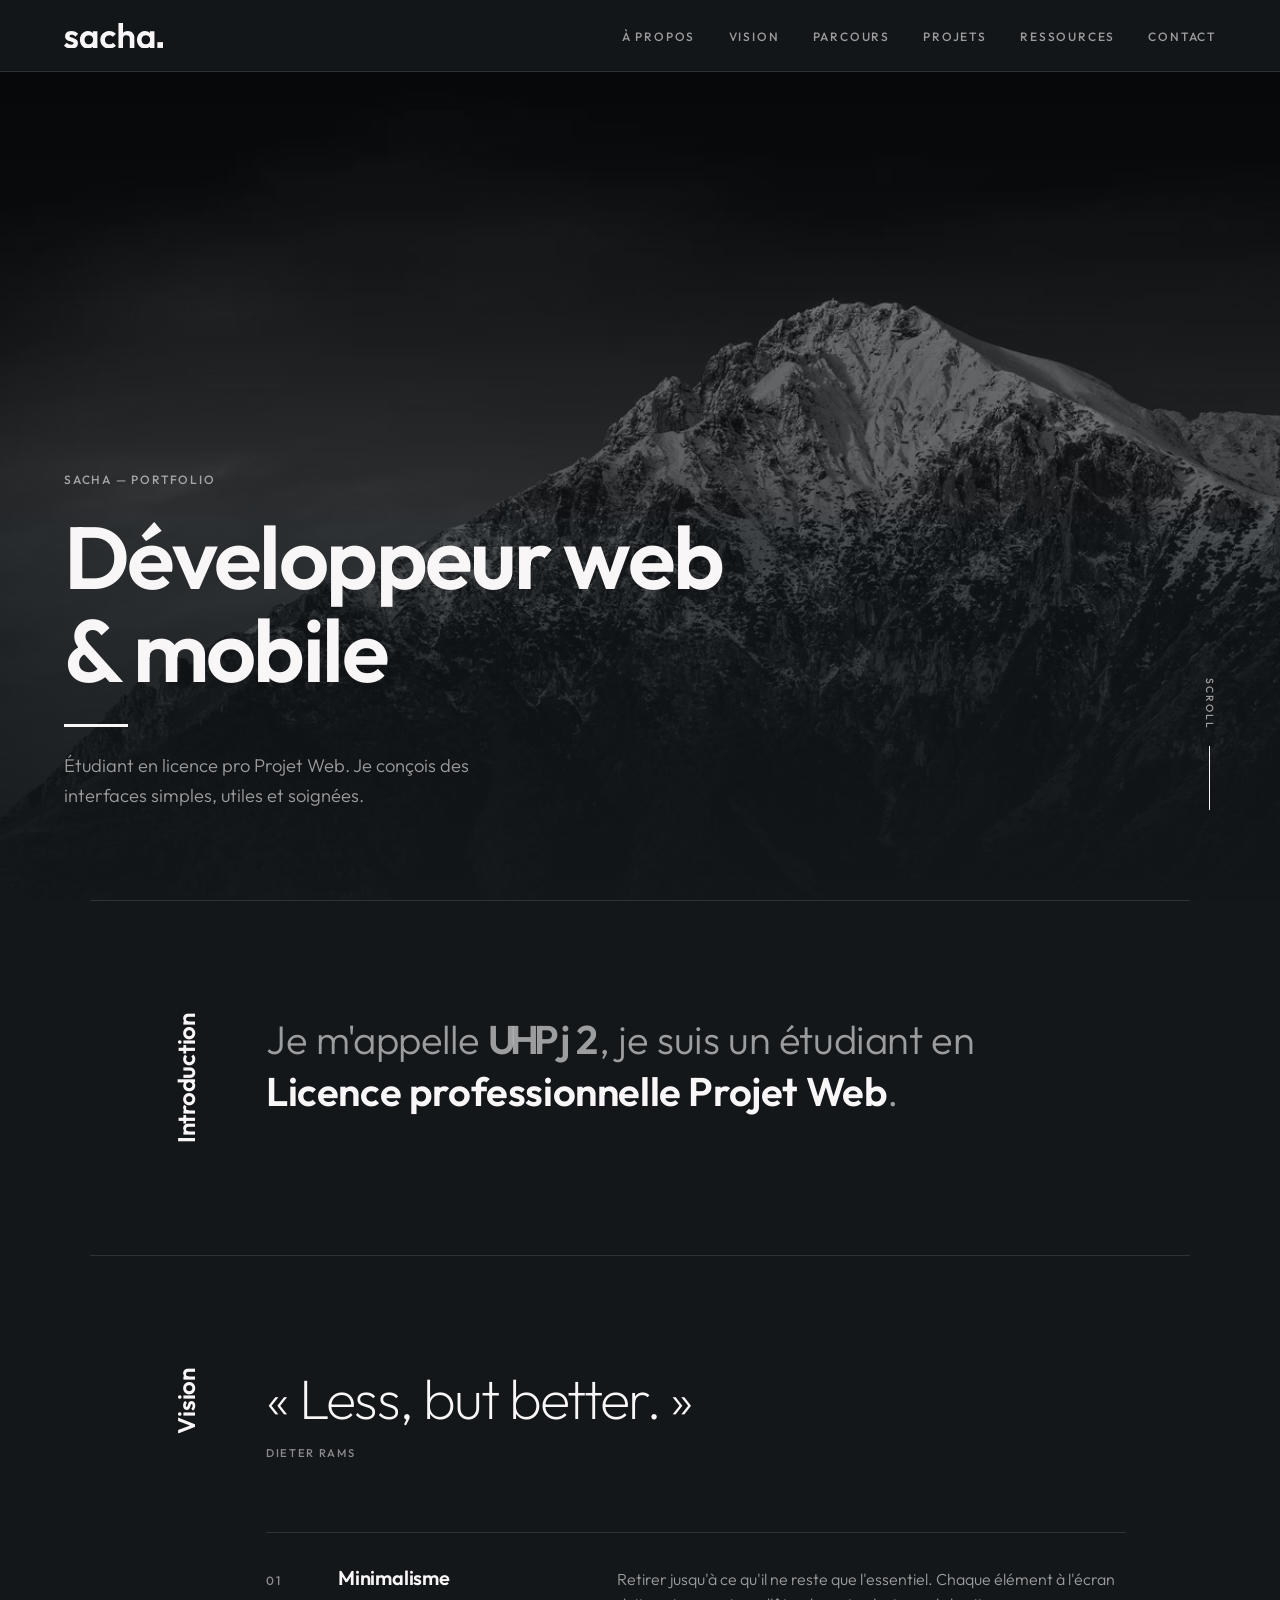
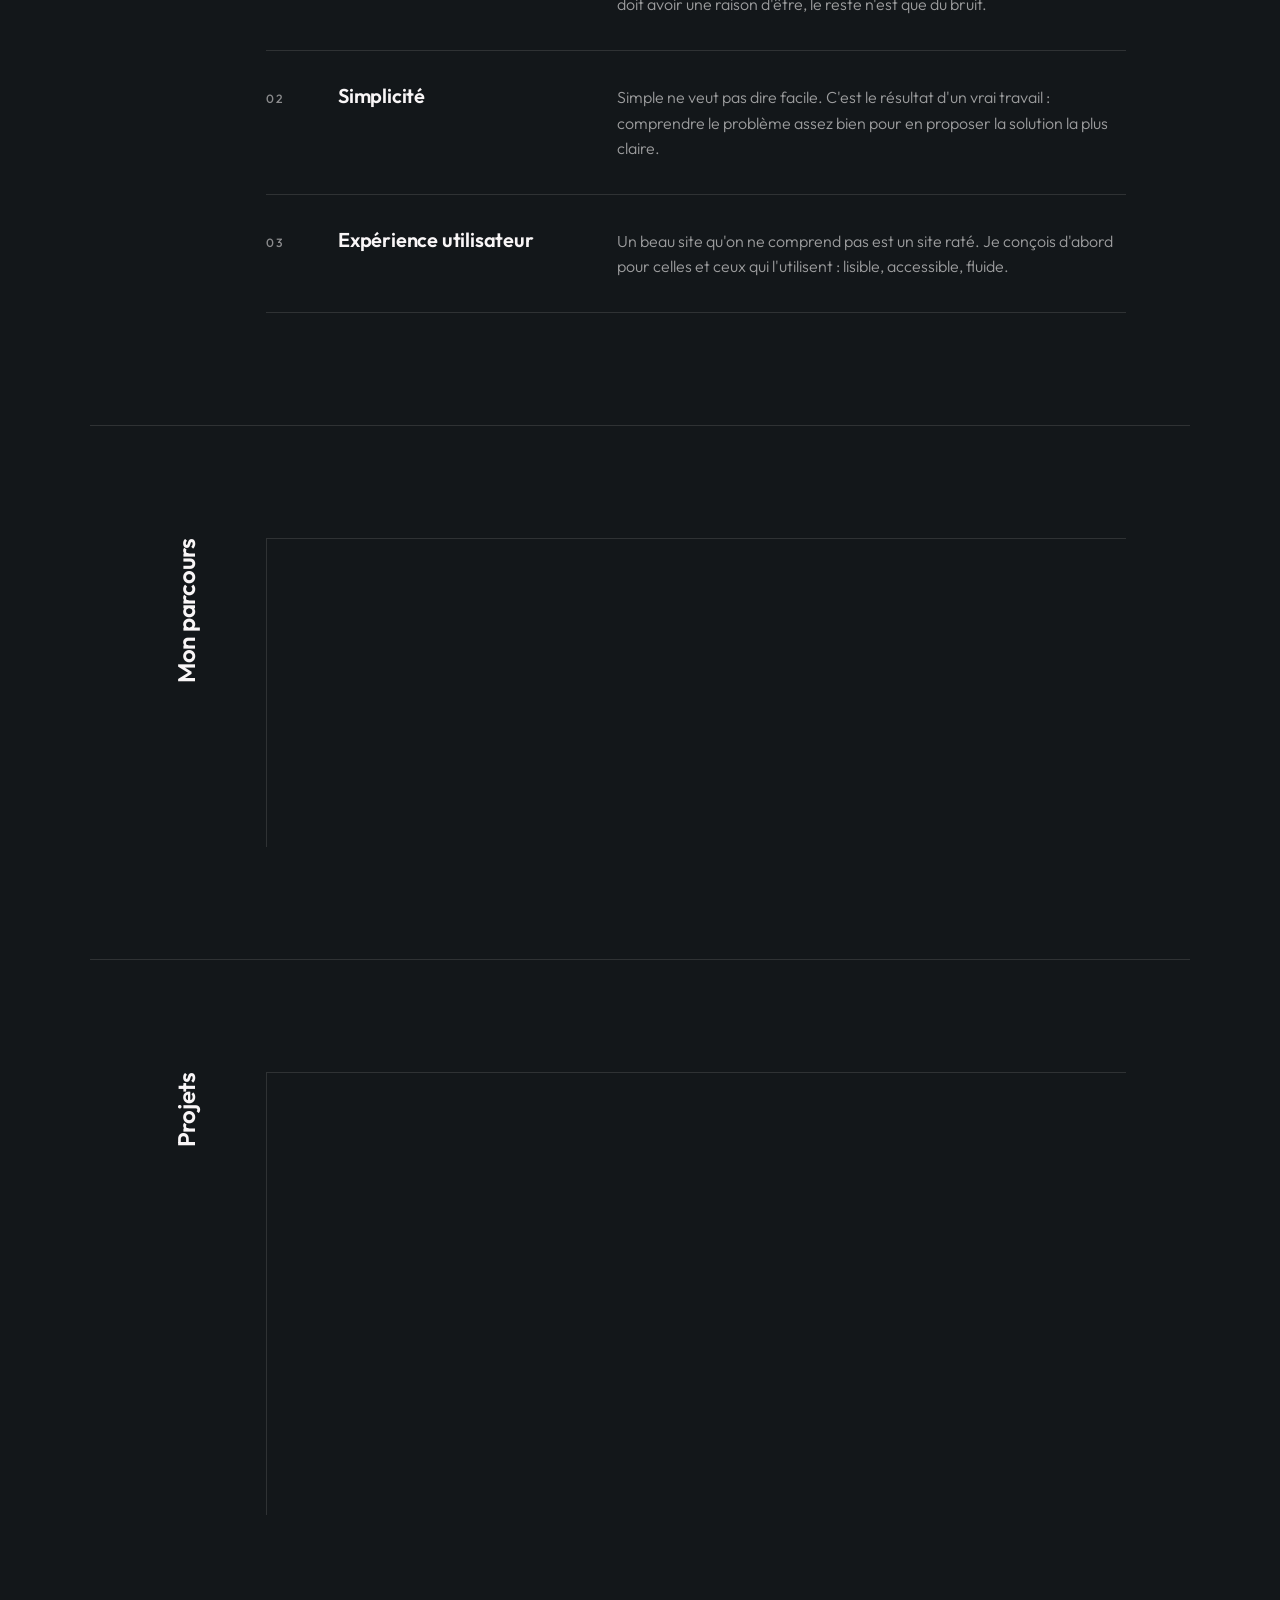
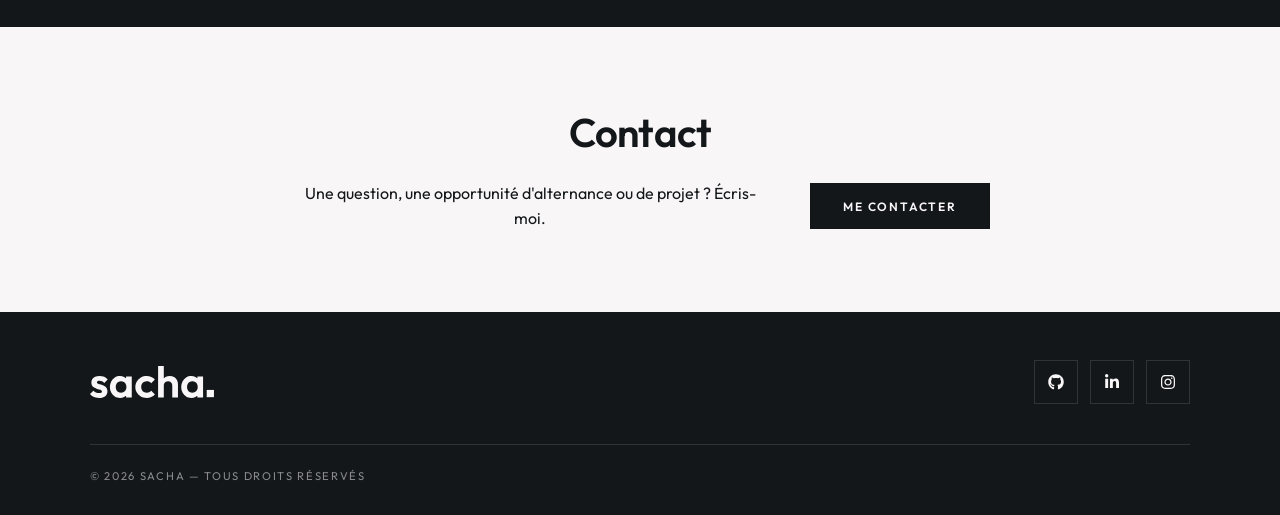
==== commit 4f0baf2a: "Animations, accessibilité, performance et curseur - Introduction : mots qui apparaissent un par un, " ====
--- a/index.html
+++ b/index.html
@@ -15,6 +15,10 @@
     <meta property="og:description" content="Des interfaces simples, minimalistes et centrées sur l'expérience utilisateur.">
     <meta property="og:image" content="src/img/og-image.jpg">
     <meta property="og:locale" content="fr_FR">
+    <!-- Une fois le site en ligne, décommente et remplace l'adresse :
+    <link rel="canonical" href="https://mon-site.fr/">
+    <meta property="og:url" content="https://mon-site.fr/">
+    -->
     <meta name="twitter:card" content="summary_large_image">
 
     <link rel="icon" href="src/img/favicon.svg" type="image/svg+xml">
@@ -22,18 +26,34 @@
     <link rel="preload" as="image" type="image/webp"
         imagesrcset="src/img/hero-mountain-1280.webp 1280w, src/img/hero-mountain-1920.webp 1920w, src/img/hero-mountain-2560.webp 2560w"
         imagesizes="100vw">
-    <link rel="stylesheet" href="style.css">
     <link rel="preconnect" href="https://fonts.googleapis.com">
     <link rel="preconnect" href="https://fonts.gstatic.com" crossorigin>
     <link href="https://fonts.googleapis.com/css2?family=Outfit:wght@100..900&display=swap" rel="stylesheet">
-    <link rel="stylesheet" href="https://cdnjs.cloudflare.com/ajax/libs/font-awesome/6.5.1/css/all.min.css">
+    <link rel="stylesheet" href="style.css">
+
+    <!-- Données structurées : aident Google à comprendre qui tu es.
+         Ajoute ton nom complet dans "name" et tes profils dans "sameAs" (GitHub, LinkedIn…). -->
+    <script type="application/ld+json">
+    {
+        "@context": "https://schema.org",
+        "@type": "Person",
+        "name": "Sacha",
+        "jobTitle": "Développeur web & mobile",
+        "description": "Étudiant en licence professionnelle Projet Web, je conçois des interfaces web et mobiles simples, minimalistes et centrées sur l'expérience utilisateur.",
+        "alumniOf": [
+            { "@type": "CollegeOrUniversity", "name": "IUT de Cachan" },
+            { "@type": "EducationalOrganization", "name": "CFA des Sciences" }
+        ],
+        "sameAs": []
+    }
+    </script>
 </head>
 
 <body>
     <nav>
         <div class="nav-logo"><a href="#" class="nav-logo-link" aria-label="Sacha — accueil"><svg class="nav-logo-svg" viewBox="263.17 216.27 352.97 91.12" fill="currentColor" aria-hidden="true" focusable="false"><path d="M289.24,307.39c-3.39,0-6.72-.46-9.99-1.37-3.27-.91-6.27-2.17-9-3.79-2.73-1.61-5.09-3.58-7.08-5.9l9.68-9.81c2.07,2.32,4.47,4.06,7.2,5.21,2.73,1.16,5.75,1.74,9.06,1.74,2.65,0,4.65-.37,6.02-1.12,1.37-.74,2.05-1.86,2.05-3.35,0-1.65-.73-2.94-2.17-3.85-1.45-.91-3.33-1.68-5.65-2.3-2.32-.62-4.74-1.32-7.26-2.11-2.53-.79-4.95-1.82-7.26-3.1-2.32-1.28-4.2-3.06-5.65-5.34-1.45-2.27-2.17-5.23-2.17-8.88s.93-7.12,2.79-9.93c1.86-2.81,4.53-5.01,8.01-6.58,3.48-1.57,7.57-2.36,12.29-2.36,4.97,0,9.45.87,13.47,2.61,4.01,1.74,7.34,4.34,9.99,7.82l-9.81,9.81c-1.82-2.23-3.87-3.85-6.14-4.84-2.28-.99-4.74-1.49-7.39-1.49-2.4,0-4.24.37-5.52,1.12-1.28.75-1.92,1.78-1.92,3.1,0,1.49.72,2.65,2.17,3.48,1.45.83,3.33,1.55,5.65,2.17,2.32.62,4.74,1.32,7.26,2.11,2.52.79,4.92,1.88,7.2,3.29,2.27,1.41,4.14,3.27,5.59,5.59,1.45,2.32,2.17,5.3,2.17,8.94,0,5.88-2.11,10.53-6.33,13.96-4.22,3.44-9.97,5.15-17.25,5.15Z"/><path d="M348.58,307.26c-5.46,0-10.39-1.37-14.77-4.1-4.39-2.73-7.82-6.46-10.3-11.17-2.48-4.72-3.72-10.01-3.72-15.89s1.24-11.3,3.72-16.01c2.48-4.72,5.92-8.44,10.3-11.17,4.39-2.73,9.31-4.1,14.77-4.1,4.3,0,8.15.87,11.54,2.61,3.39,1.74,6.1,4.16,8.13,7.26,2.03,3.1,3.12,6.6,3.29,10.49v21.6c-.17,3.97-1.26,7.49-3.29,10.55-2.03,3.06-4.74,5.48-8.13,7.26-3.39,1.78-7.24,2.67-11.54,2.67ZM351.56,292.24c4.55,0,8.23-1.51,11.05-4.53,2.81-3.02,4.22-6.93,4.22-11.73,0-3.14-.64-5.94-1.92-8.38-1.28-2.44-3.06-4.34-5.34-5.71-2.28-1.37-4.95-2.05-8.01-2.05s-5.61.68-7.88,2.05c-2.28,1.37-4.06,3.27-5.34,5.71-1.28,2.44-1.92,5.23-1.92,8.38s.64,6.06,1.92,8.5c1.28,2.44,3.06,4.34,5.34,5.71,2.28,1.37,4.9,2.05,7.88,2.05ZM365.95,306.02v-16.14l2.61-14.65-2.61-14.4v-14.77h16.14v59.96h-16.14Z"/><path d="M424.55,307.26c-6.13,0-11.63-1.37-16.51-4.1-4.88-2.73-8.73-6.46-11.54-11.17-2.81-4.72-4.22-10.01-4.22-15.89s1.41-11.3,4.22-16.01c2.81-4.72,6.68-8.46,11.61-11.23,4.92-2.77,10.41-4.16,16.45-4.16,4.72,0,9.06.87,13.03,2.61,3.97,1.74,7.41,4.22,10.3,7.45l-10.43,10.55c-1.57-1.74-3.46-3.06-5.65-3.97-2.19-.91-4.61-1.37-7.26-1.37-2.98,0-5.65.68-8.01,2.05-2.36,1.37-4.22,3.23-5.59,5.59s-2.05,5.15-2.05,8.38.68,5.94,2.05,8.38c1.37,2.44,3.23,4.34,5.59,5.71,2.36,1.37,5.03,2.05,8.01,2.05,2.73,0,5.19-.48,7.39-1.43,2.19-.95,4.08-2.34,5.65-4.16l10.55,10.55c-3.06,3.31-6.58,5.83-10.55,7.57-3.97,1.74-8.32,2.61-13.03,2.61Z"/><path d="M457.07,306.02v-89.75h16.26v89.75h-16.26ZM497.41,306.02v-34.38c0-3.56-1.12-6.46-3.35-8.69s-5.13-3.35-8.69-3.35c-2.32,0-4.39.5-6.21,1.49-1.82.99-3.25,2.4-4.28,4.22-1.04,1.82-1.55,3.93-1.55,6.33l-6.33-3.23c0-4.72.99-8.83,2.98-12.35,1.99-3.52,4.74-6.27,8.25-8.25,3.52-1.99,7.55-2.98,12.1-2.98s8.58.99,12.1,2.98c3.52,1.99,6.27,4.72,8.25,8.19s2.98,7.49,2.98,12.04v37.98h-16.26Z"/><path d="M551.66,307.26c-5.46,0-10.39-1.37-14.77-4.1-4.39-2.73-7.82-6.46-10.3-11.17-2.48-4.72-3.72-10.01-3.72-15.89s1.24-11.3,3.72-16.01c2.48-4.72,5.92-8.44,10.3-11.17,4.38-2.73,9.31-4.1,14.77-4.1,4.3,0,8.15.87,11.54,2.61,3.39,1.74,6.1,4.16,8.13,7.26,2.03,3.1,3.12,6.6,3.29,10.49v21.6c-.17,3.97-1.26,7.49-3.29,10.55-2.03,3.06-4.74,5.48-8.13,7.26-3.39,1.78-7.24,2.67-11.54,2.67ZM554.63,292.24c4.55,0,8.23-1.51,11.05-4.53,2.81-3.02,4.22-6.93,4.22-11.73,0-3.14-.64-5.94-1.92-8.38-1.28-2.44-3.06-4.34-5.34-5.71-2.28-1.37-4.95-2.05-8.01-2.05s-5.61.68-7.88,2.05c-2.28,1.37-4.06,3.27-5.34,5.71-1.28,2.44-1.92,5.23-1.92,8.38s.64,6.06,1.92,8.5c1.28,2.44,3.06,4.34,5.34,5.71,2.28,1.37,4.9,2.05,7.88,2.05ZM569.03,306.02v-16.14l2.61-14.65-2.61-14.4v-14.77h16.14v59.96h-16.14Z"/><rect x="595.53" y="284.4" width="20.61" height="20.61"/></svg></a></div>
         <ul class="nav-links" id="nav-links">
-            <li class="nav-about"><a href="#short-description">A propos</a></li>
+            <li class="nav-about"><a href="#short-description">À propos</a></li>
             <li class="nav-vision"><a href="#vision">Vision</a></li>
             <li class="nav-schools"><a href="#parcours">Parcours</a></li>
             <li class="nav-projects"><a href="#projects">Projets</a></li>
@@ -67,7 +87,7 @@
         </div>
         <section class="short-description" id="short-description">
             <h2 class="short-description-title">Introduction</h2>
-            <p class="short-description-content">Je m'appelle <strong class="highlight">Sacha</strong>, je suis un étudiant en <strong class="highlight highlight--underline">Licence professionnelle Projet Web</strong>.</p>
+            <p class="short-description-content">Je m'appelle <strong class="highlight highlight--scramble">Sacha</strong>, je suis un étudiant en <strong class="highlight highlight--underline">Licence professionnelle Projet Web</strong>.</p>
         </section>
         <section class="vision" id="vision">
             <h2 class="section-title">Vision</h2>
@@ -99,7 +119,7 @@
                 <article class="school-card">
                     <span class="school-badge school-badge--done">Terminé</span>
                     <h3 class="school-name">IUT de Cachan</h3>
-                    <p class="school-degree">DUT Génie Electrique et Informatique Industrielle</p>
+                    <p class="school-degree">DUT Génie Électrique et Informatique Industrielle</p>
                     <p class="school-dates">2020 – 2023</p>
                     <p class="school-description">Formation technologique axée sur la conception, l'analyse et la maîtrise des systèmes électroniques et automatismes.</p>
                 </article>
@@ -169,9 +189,9 @@
         <div class="footer-content">
             <p class="footer-name"><svg class="footer-logo-svg" viewBox="263.17 216.27 352.97 91.12" fill="currentColor" role="img" aria-label="Sacha"><path d="M289.24,307.39c-3.39,0-6.72-.46-9.99-1.37-3.27-.91-6.27-2.17-9-3.79-2.73-1.61-5.09-3.58-7.08-5.9l9.68-9.81c2.07,2.32,4.47,4.06,7.2,5.21,2.73,1.16,5.75,1.74,9.06,1.74,2.65,0,4.65-.37,6.02-1.12,1.37-.74,2.05-1.86,2.05-3.35,0-1.65-.73-2.94-2.17-3.85-1.45-.91-3.33-1.68-5.65-2.3-2.32-.62-4.74-1.32-7.26-2.11-2.53-.79-4.95-1.82-7.26-3.1-2.32-1.28-4.2-3.06-5.65-5.34-1.45-2.27-2.17-5.23-2.17-8.88s.93-7.12,2.79-9.93c1.86-2.81,4.53-5.01,8.01-6.58,3.48-1.57,7.57-2.36,12.29-2.36,4.97,0,9.45.87,13.47,2.61,4.01,1.74,7.34,4.34,9.99,7.82l-9.81,9.81c-1.82-2.23-3.87-3.85-6.14-4.84-2.28-.99-4.74-1.49-7.39-1.49-2.4,0-4.24.37-5.52,1.12-1.28.75-1.92,1.78-1.92,3.1,0,1.49.72,2.65,2.17,3.48,1.45.83,3.33,1.55,5.65,2.17,2.32.62,4.74,1.32,7.26,2.11,2.52.79,4.92,1.88,7.2,3.29,2.27,1.41,4.14,3.27,5.59,5.59,1.45,2.32,2.17,5.3,2.17,8.94,0,5.88-2.11,10.53-6.33,13.96-4.22,3.44-9.97,5.15-17.25,5.15Z"/><path d="M348.58,307.26c-5.46,0-10.39-1.37-14.77-4.1-4.39-2.73-7.82-6.46-10.3-11.17-2.48-4.72-3.72-10.01-3.72-15.89s1.24-11.3,3.72-16.01c2.48-4.72,5.92-8.44,10.3-11.17,4.39-2.73,9.31-4.1,14.77-4.1,4.3,0,8.15.87,11.54,2.61,3.39,1.74,6.1,4.16,8.13,7.26,2.03,3.1,3.12,6.6,3.29,10.49v21.6c-.17,3.97-1.26,7.49-3.29,10.55-2.03,3.06-4.74,5.48-8.13,7.26-3.39,1.78-7.24,2.67-11.54,2.67ZM351.56,292.24c4.55,0,8.23-1.51,11.05-4.53,2.81-3.02,4.22-6.93,4.22-11.73,0-3.14-.64-5.94-1.92-8.38-1.28-2.44-3.06-4.34-5.34-5.71-2.28-1.37-4.95-2.05-8.01-2.05s-5.61.68-7.88,2.05c-2.28,1.37-4.06,3.27-5.34,5.71-1.28,2.44-1.92,5.23-1.92,8.38s.64,6.06,1.92,8.5c1.28,2.44,3.06,4.34,5.34,5.71,2.28,1.37,4.9,2.05,7.88,2.05ZM365.95,306.02v-16.14l2.61-14.65-2.61-14.4v-14.77h16.14v59.96h-16.14Z"/><path d="M424.55,307.26c-6.13,0-11.63-1.37-16.51-4.1-4.88-2.73-8.73-6.46-11.54-11.17-2.81-4.72-4.22-10.01-4.22-15.89s1.41-11.3,4.22-16.01c2.81-4.72,6.68-8.46,11.61-11.23,4.92-2.77,10.41-4.16,16.45-4.16,4.72,0,9.06.87,13.03,2.61,3.97,1.74,7.41,4.22,10.3,7.45l-10.43,10.55c-1.57-1.74-3.46-3.06-5.65-3.97-2.19-.91-4.61-1.37-7.26-1.37-2.98,0-5.65.68-8.01,2.05-2.36,1.37-4.22,3.23-5.59,5.59s-2.05,5.15-2.05,8.38.68,5.94,2.05,8.38c1.37,2.44,3.23,4.34,5.59,5.71,2.36,1.37,5.03,2.05,8.01,2.05,2.73,0,5.19-.48,7.39-1.43,2.19-.95,4.08-2.34,5.65-4.16l10.55,10.55c-3.06,3.31-6.58,5.83-10.55,7.57-3.97,1.74-8.32,2.61-13.03,2.61Z"/><path d="M457.07,306.02v-89.75h16.26v89.75h-16.26ZM497.41,306.02v-34.38c0-3.56-1.12-6.46-3.35-8.69s-5.13-3.35-8.69-3.35c-2.32,0-4.39.5-6.21,1.49-1.82.99-3.25,2.4-4.28,4.22-1.04,1.82-1.55,3.93-1.55,6.33l-6.33-3.23c0-4.72.99-8.83,2.98-12.35,1.99-3.52,4.74-6.27,8.25-8.25,3.52-1.99,7.55-2.98,12.1-2.98s8.58.99,12.1,2.98c3.52,1.99,6.27,4.72,8.25,8.19s2.98,7.49,2.98,12.04v37.98h-16.26Z"/><path d="M551.66,307.26c-5.46,0-10.39-1.37-14.77-4.1-4.39-2.73-7.82-6.46-10.3-11.17-2.48-4.72-3.72-10.01-3.72-15.89s1.24-11.3,3.72-16.01c2.48-4.72,5.92-8.44,10.3-11.17,4.38-2.73,9.31-4.1,14.77-4.1,4.3,0,8.15.87,11.54,2.61,3.39,1.74,6.1,4.16,8.13,7.26,2.03,3.1,3.12,6.6,3.29,10.49v21.6c-.17,3.97-1.26,7.49-3.29,10.55-2.03,3.06-4.74,5.48-8.13,7.26-3.39,1.78-7.24,2.67-11.54,2.67ZM554.63,292.24c4.55,0,8.23-1.51,11.05-4.53,2.81-3.02,4.22-6.93,4.22-11.73,0-3.14-.64-5.94-1.92-8.38-1.28-2.44-3.06-4.34-5.34-5.71-2.28-1.37-4.95-2.05-8.01-2.05s-5.61.68-7.88,2.05c-2.28,1.37-4.06,3.27-5.34,5.71-1.28,2.44-1.92,5.23-1.92,8.38s.64,6.06,1.92,8.5c1.28,2.44,3.06,4.34,5.34,5.71,2.28,1.37,4.9,2.05,7.88,2.05ZM569.03,306.02v-16.14l2.61-14.65-2.61-14.4v-14.77h16.14v59.96h-16.14Z"/><rect x="595.53" y="284.4" width="20.61" height="20.61"/></svg></p>
             <ul class="footer-socials">
-                <li><a href="https://github.com/" target="_blank" rel="noopener noreferrer" aria-label="GitHub"><i class="fa-brands fa-github"></i></a></li>
-                <li><a href="https://www.linkedin.com/" target="_blank" rel="noopener noreferrer" aria-label="LinkedIn"><i class="fa-brands fa-linkedin-in"></i></a></li>
-                <li><a href="https://www.instagram.com/" target="_blank" rel="noopener noreferrer" aria-label="Instagram"><i class="fa-brands fa-instagram"></i></a></li>
+                <li><a href="https://github.com/" target="_blank" rel="noopener noreferrer" aria-label="GitHub"><svg class="footer-social-icon" viewBox="0 0 496 512" fill="currentColor" aria-hidden="true" focusable="false"><path d="M165.9 397.4c0 2-2.3 3.6-5.2 3.6-3.3.3-5.6-1.3-5.6-3.6 0-2 2.3-3.6 5.2-3.6 3-.3 5.6 1.3 5.6 3.6zm-31.1-4.5c-.7 2 1.3 4.3 4.3 4.9 2.6 1 5.6 0 6.2-2s-1.3-4.3-4.3-5.2c-2.6-.7-5.5.3-6.2 2.3zm44.2-1.7c-2.9.7-4.9 2.6-4.6 4.9.3 2 2.9 3.3 5.9 2.6 2.9-.7 4.9-2.6 4.6-4.6-.3-1.9-3-3.2-5.9-2.9zM244.8 8C106.1 8 0 113.3 0 252c0 110.9 69.8 205.8 169.5 239.2 12.8 2.3 17.3-5.6 17.3-12.1 0-6.2-.3-40.4-.3-61.4 0 0-70 15-84.7-29.8 0 0-11.4-29.1-27.8-36.6 0 0-22.9-15.7 1.6-15.4 0 0 24.9 2 38.6 25.8 21.9 38.6 58.6 27.5 72.9 20.9 2.3-16 8.8-27.1 16-33.7-55.9-6.2-112.3-14.3-112.3-110.5 0-27.5 7.6-41.3 23.6-58.9-2.6-6.5-11.1-33.3 2.6-67.9 20.9-6.5 69 27 69 27 20-5.6 41.5-8.5 62.8-8.5s42.8 2.9 62.8 8.5c0 0 48.1-33.6 69-27 13.7 34.7 5.2 61.4 2.6 67.9 16 17.7 25.8 31.5 25.8 58.9 0 96.5-58.9 104.2-114.8 110.5 9.2 7.9 17 22.9 17 46.4 0 33.7-.3 75.4-.3 83.6 0 6.5 4.6 14.4 17.3 12.1C428.2 457.8 496 362.9 496 252 496 113.3 383.5 8 244.8 8zM97.2 352.9c-1.3 1-1 3.3.7 5.2 1.6 1.6 3.9 2.3 5.2 1 1.3-1 1-3.3-.7-5.2-1.6-1.6-3.9-2.3-5.2-1zm-10.8-8.1c-.7 1.3.3 2.9 2.3 3.9 1.6 1 3.6.7 4.3-.7.7-1.3-.3-2.9-2.3-3.9-2-.6-3.6-.3-4.3.7zm32.4 35.6c-1.6 1.3-1 4.3 1.3 6.2 2.3 2.3 5.2 2.6 6.5 1 1.3-1.3.7-4.3-1.3-6.2-2.2-2.3-5.2-2.6-6.5-1zm-11.4-14.7c-1.6 1-1.6 3.6 0 5.9 1.6 2.3 4.3 3.3 5.6 2.3 1.6-1.3 1.6-3.9 0-6.2-1.4-2.3-4-3.3-5.6-2z"/></svg></a></li>
+                <li><a href="https://www.linkedin.com/" target="_blank" rel="noopener noreferrer" aria-label="LinkedIn"><svg class="footer-social-icon" viewBox="0 0 448 512" fill="currentColor" aria-hidden="true" focusable="false"><path d="M100.28 448H7.4V148.9h92.88zM53.79 108.1C24.09 108.1 0 83.5 0 53.8a53.79 53.79 0 0 1 107.58 0c0 29.7-24.1 54.3-53.79 54.3zM447.9 448h-92.68V302.4c0-34.7-.7-79.2-48.29-79.2-48.29 0-55.69 37.7-55.69 76.7V448h-92.78V148.9h89.08v40.8h1.3c12.4-23.5 42.69-48.3 87.88-48.3 94 0 111.28 61.9 111.28 142.3V448z"/></svg></a></li>
+                <li><a href="https://www.instagram.com/" target="_blank" rel="noopener noreferrer" aria-label="Instagram"><svg class="footer-social-icon" viewBox="0 0 448 512" fill="currentColor" aria-hidden="true" focusable="false"><path d="M224.1 141c-63.6 0-114.9 51.3-114.9 114.9s51.3 114.9 114.9 114.9S339 319.5 339 255.9 287.7 141 224.1 141zm0 189.6c-41.1 0-74.7-33.5-74.7-74.7s33.5-74.7 74.7-74.7 74.7 33.5 74.7 74.7-33.6 74.7-74.7 74.7zm146.4-194.3c0 14.9-12 26.8-26.8 26.8-14.9 0-26.8-12-26.8-26.8s12-26.8 26.8-26.8 26.8 12 26.8 26.8zm76.1 27.2c-1.7-35.9-9.9-67.7-36.2-93.9-26.2-26.2-58-34.4-93.9-36.2-37-2.1-147.9-2.1-184.9 0-35.8 1.7-67.6 9.9-93.9 36.1s-34.4 58-36.2 93.9c-2.1 37-2.1 147.9 0 184.9 1.7 35.9 9.9 67.7 36.2 93.9s58 34.4 93.9 36.2c37 2.1 147.9 2.1 184.9 0 35.9-1.7 67.7-9.9 93.9-36.2 26.2-26.2 34.4-58 36.2-93.9 2.1-37 2.1-147.8 0-184.8zM398.8 388c-7.8 19.6-22.9 34.7-42.6 42.6-29.5 11.7-99.5 9-132.1 9s-102.7 2.6-132.1-9c-19.6-7.8-34.7-22.9-42.6-42.6-11.7-29.5-9-99.5-9-132.1s-2.6-102.7 9-132.1c7.8-19.6 22.9-34.7 42.6-42.6 29.5-11.7 99.5-9 132.1-9s102.7-2.6 132.1 9c19.6 7.8 34.7 22.9 42.6 42.6 11.7 29.5 9 99.5 9 132.1s2.7 102.7-9 132.1z"/></svg></a></li>
             </ul>
         </div>
         <p class="footer-copy">&copy; <span id="footer-year"></span> Sacha — Tous droits réservés</p>
--- a/style.css
+++ b/style.css
@@ -8,7 +8,7 @@
     --color-surface: #1b2024;   /* survol des cartes, légèrement plus clair que le fond */
     --color-line: rgba(249, 246, 247, 0.12);
     --color-text-muted: rgba(249, 246, 247, 0.6);
-    --color-text-faint: rgba(249, 246, 247, 0.4);
+    --color-text-faint: rgba(249, 246, 247, 0.52); /* contraste ≥ 4.5:1 sur le fond (norme WCAG AA) */
     --nav-height: 4.5rem;
 }
 
@@ -40,6 +40,35 @@
 
 img {
     max-width: 100%;
+}
+
+/* Focus clavier : contour fin dans la DA, visible uniquement à la navigation au clavier */
+:focus-visible {
+    outline: 1px solid var(--color-secondary);
+    outline-offset: 4px;
+}
+
+/* sur la bande claire (Contact), le contour passe en sombre */
+.contact :focus-visible {
+    outline-color: var(--color-primary);
+}
+
+/* lignes pleine largeur : contour à l'intérieur pour ne pas être coupé */
+.resource-item:focus-visible {
+    outline-offset: -1px;
+}
+
+/* texte lu par les lecteurs d'écran mais invisible à l'écran */
+.sr-only {
+    position: absolute;
+    width: 1px;
+    height: 1px;
+    padding: 0;
+    margin: -1px;
+    overflow: hidden;
+    clip: rect(0, 0, 0, 0);
+    white-space: nowrap;
+    border: 0;
 }
 
 /* ------------------- Navbar ------------------- */
@@ -397,13 +426,52 @@
     transition: color 0.8s ease;
 }
 
+/* --intro-end est calculé par script.js : le moment où tous les mots sont apparus */
 .short-description.reveal.is-visible .highlight {
     color: var(--color-secondary);
-    transition-delay: 0.6s;
+    transition-delay: var(--intro-end, 0.6s);
 }
 
 .short-description.reveal.is-visible .highlight--underline {
-    transition-delay: 1s;
+    transition-delay: calc(var(--intro-end, 0.6s) + 0.4s);
+}
+
+/* le prénom monte à sa place comme les autres mots, en se décodant pendant le mouvement */
+.short-description.reveal .highlight--scramble {
+    position: relative;
+    top: 0.6em;
+    opacity: 0;
+    filter: blur(8px);
+}
+
+.short-description.reveal.is-visible .highlight--scramble {
+    top: 0;
+    opacity: 1;
+    filter: none;
+    transition:
+        top 0.8s cubic-bezier(0.22, 1, 0.36, 1) var(--word-delay, 0s),
+        opacity 0.8s ease var(--word-delay, 0s),
+        filter 0.8s ease var(--word-delay, 0s),
+        color 0.8s ease var(--intro-end, 0.6s);
+}
+
+/* Prénom : chaque lettre fait défiler des caractères au hasard avant de se fixer.
+   La vraie lettre garde sa place (largeur stable) ; le caractère aléatoire s'affiche par-dessus. */
+.scramble-letter {
+    position: relative;
+    display: inline-block;
+}
+
+.scramble-letter.is-scrambling {
+    color: transparent;
+}
+
+.scramble-letter.is-scrambling::after {
+    content: attr(data-char);
+    position: absolute;
+    inset: 0;
+    text-align: center;
+    color: var(--color-text-muted);
 }
 
 @media (prefers-reduced-motion: reduce) {
@@ -873,6 +941,12 @@
     transition: background-color 0.2s ease, color 0.2s ease;
 }
 
+/* icônes en SVG dans le HTML (plus besoin de Font Awesome sur l'accueil) */
+.footer-social-icon {
+    width: 1rem;
+    height: 1rem;
+}
+
 .footer-socials a:hover {
     background-color: var(--color-secondary);
     color: var(--color-primary);
@@ -946,6 +1020,230 @@
     .reveal {
         opacity: 1;
         transform: none;
+        transition: none;
+    }
+}
+
+/* ------------------- Animations propres à chaque section ------------------- */
+
+/* La section elle-même ne bouge plus : ce sont ses éléments qui s'animent */
+.short-description.reveal,
+.vision.reveal,
+.schools.reveal,
+.projects.reveal {
+    position: relative;
+    opacity: 1;
+    transform: none;
+    border-top-color: transparent;
+}
+
+/* Commun : le trait du haut de la section se dessine de gauche à droite */
+.short-description.reveal::before,
+.vision.reveal::before,
+.schools.reveal::before,
+.projects.reveal::before {
+    content: "";
+    position: absolute;
+    top: -1px;
+    left: 0;
+    right: 0;
+    height: 1px;
+    background-color: var(--color-line);
+    transform: scaleX(0);
+    transform-origin: left;
+    transition: transform 1.4s cubic-bezier(0.65, 0, 0.35, 1);
+}
+
+.short-description.reveal.is-visible::before,
+.vision.reveal.is-visible::before,
+.schools.reveal.is-visible::before,
+.projects.reveal.is-visible::before {
+    transform: scaleX(1);
+}
+
+/* Commun : le titre vertical est dévoilé par un masque, dans le sens de lecture */
+.short-description.reveal .short-description-title,
+.vision.reveal .section-title,
+.schools.reveal .schools-title,
+.projects.reveal .section-title {
+    clip-path: inset(0 0 100% 0);
+    transition: clip-path 1s cubic-bezier(0.22, 1, 0.36, 1) 0.2s;
+}
+
+.short-description.reveal.is-visible .short-description-title,
+.vision.reveal.is-visible .section-title,
+.schools.reveal.is-visible .schools-title,
+.projects.reveal.is-visible .section-title {
+    clip-path: inset(0);
+}
+
+/* Introduction : les mots montent un par un en sortant du flou
+   (découpés en <span class="word"> par script.js, délai propre à chaque mot) */
+.short-description.reveal .word {
+    position: relative;
+    top: 0.6em;
+    opacity: 0;
+    filter: blur(8px);
+    transition:
+        top 0.8s cubic-bezier(0.22, 1, 0.36, 1),
+        opacity 0.8s ease,
+        filter 0.8s ease;
+    transition-delay: var(--word-delay, 0s);
+}
+
+.short-description.reveal.is-visible .word {
+    top: 0;
+    opacity: 1;
+    filter: none;
+}
+
+/* Vision : la citation s'écrit de gauche à droite, puis l'auteur apparaît */
+.vision.reveal .vision-quote p {
+    clip-path: inset(-0.2em 100% -0.2em 0);
+    transition: clip-path 1.4s cubic-bezier(0.65, 0, 0.35, 1) 0.3s;
+}
+
+.vision.reveal.is-visible .vision-quote p {
+    clip-path: inset(-0.2em -0.2em -0.2em 0);
+}
+
+.vision.reveal .vision-quote cite {
+    opacity: 0;
+    transform: translateY(10px);
+    transition: opacity 0.8s ease 1.4s, transform 0.8s cubic-bezier(0.22, 1, 0.36, 1) 1.4s;
+}
+
+.vision.reveal.is-visible .vision-quote cite {
+    opacity: 1;
+    transform: none;
+}
+
+/* Vision : chaque idée glisse depuis la gauche et son trait se dessine dessous */
+.vision-item.reveal {
+    position: relative;
+    transform: translateX(-2rem);
+    border-bottom-color: transparent;
+}
+
+.vision-item.reveal.is-visible {
+    transform: none;
+}
+
+.vision-item.reveal::after {
+    content: "";
+    position: absolute;
+    left: 0;
+    right: 0;
+    bottom: -1px;
+    height: 1px;
+    background-color: var(--color-line);
+    transform: scaleX(0);
+    transform-origin: left;
+    transition: transform 1.2s cubic-bezier(0.65, 0, 0.35, 1) var(--reveal-delay, 0s);
+}
+
+.vision-item.reveal.is-visible::after {
+    transform: scaleX(1);
+}
+
+/* Parcours : la carte se déplie de gauche à droite, puis son contenu monte ligne par ligne */
+.school-card.reveal {
+    opacity: 1;
+    transform: none;
+    clip-path: inset(0 100% 0 0);
+    transition:
+        clip-path 1.1s cubic-bezier(0.65, 0, 0.35, 1) var(--reveal-delay, 0s),
+        background-color 0.3s ease;
+}
+
+.school-card.reveal.is-visible {
+    clip-path: inset(0);
+}
+
+.school-card.reveal > * {
+    opacity: 0;
+    transform: translateY(14px);
+    transition:
+        opacity 0.6s ease,
+        transform 0.6s cubic-bezier(0.22, 1, 0.36, 1);
+    transition-delay: calc(var(--reveal-delay, 0s) + 0.5s + var(--child-delay, 0s));
+}
+
+.school-card.reveal > :nth-child(2) { --child-delay: 80ms; }
+.school-card.reveal > :nth-child(3) { --child-delay: 160ms; }
+.school-card.reveal > :nth-child(4) { --child-delay: 240ms; }
+.school-card.reveal > :nth-child(5) { --child-delay: 320ms; }
+
+.school-card.reveal.is-visible > * {
+    opacity: 1;
+    transform: none;
+}
+
+/* Projets : la carte monte depuis le bas comme un rideau, le contenu suit avec un léger décalage */
+.project-card.reveal {
+    opacity: 1;
+    transform: none;
+    clip-path: inset(100% 0 0 0);
+    transition:
+        clip-path 1s cubic-bezier(0.65, 0, 0.35, 1) var(--reveal-delay, 0s),
+        background-color 0.3s ease;
+}
+
+.project-card.reveal.is-visible {
+    clip-path: inset(0);
+}
+
+.project-card.reveal::before,
+.project-card.reveal > * {
+    translate: 0 3rem;
+    transition: translate 1.3s cubic-bezier(0.22, 1, 0.36, 1) var(--reveal-delay, 0s);
+}
+
+/* le lien garde son effet de survol */
+.project-card.reveal .project-link {
+    transition:
+        translate 1.3s cubic-bezier(0.22, 1, 0.36, 1) var(--reveal-delay, 0s),
+        opacity 0.2s ease;
+}
+
+.project-card.reveal.is-visible::before,
+.project-card.reveal.is-visible > * {
+    translate: none;
+}
+
+@media (prefers-reduced-motion: reduce) {
+    .short-description.reveal::before,
+    .vision.reveal::before,
+    .schools.reveal::before,
+    .projects.reveal::before,
+    .vision-item.reveal::after {
+        transform: none;
+        transition: none;
+    }
+
+    .short-description.reveal .short-description-title,
+    .vision.reveal .section-title,
+    .schools.reveal .schools-title,
+    .projects.reveal .section-title,
+    .vision.reveal .vision-quote p,
+    .school-card.reveal,
+    .project-card.reveal {
+        clip-path: none;
+        transition: none;
+    }
+
+    .short-description.reveal .word,
+    .short-description.reveal .highlight--scramble,
+    .vision.reveal .vision-quote cite,
+    .vision-item.reveal,
+    .school-card.reveal > *,
+    .project-card.reveal::before,
+    .project-card.reveal > * {
+        top: 0;
+        opacity: 1;
+        filter: none;
+        transform: none;
+        translate: none;
         transition: none;
     }
 }
@@ -1450,3 +1748,55 @@
         transition: none;
     }
 }
+
+/* ------------------- Cercle qui suit le curseur (ordinateur) ------------------- */
+
+/* créé par script.js uniquement avec une souris ; la position est mise à jour en JS */
+.cursor-circle {
+    position: fixed;
+    top: 0;
+    left: 0;
+    z-index: 1000;
+    pointer-events: none; /* ne bloque jamais les clics */
+    will-change: transform;
+    /* « différence » : blanc sur fond sombre, sombre sur la bande claire du contact.
+       Posé ici (et pas sur le ::before) pour se mélanger avec la page elle-même. */
+    mix-blend-mode: difference;
+}
+
+/* le cercle visuel est sur un pseudo-élément : sa taille s'anime sans gêner le suivi */
+.cursor-circle::before {
+    content: "";
+    position: absolute;
+    top: 0;
+    left: 0;
+    width: 2rem;
+    height: 2rem;
+    border: 1px solid #fff;
+    border-radius: 50%;
+    opacity: 0;
+    transform: translate(-50%, -50%) scale(0.5);
+    transition:
+        opacity 0.3s ease,
+        transform 0.35s cubic-bezier(0.22, 1, 0.36, 1),
+        background-color 0.35s ease;
+}
+
+.cursor-circle.is-visible::before {
+    opacity: 1;
+    transform: translate(-50%, -50%) scale(1);
+}
+
+/* sur un lien ou un bouton : le cercle grossit et se remplit */
+.cursor-circle.is-visible.is-hovering::before {
+    transform: translate(-50%, -50%) scale(1.8);
+    background-color: #fff;
+}
+
+.cursor-circle.is-visible.is-pressed::before {
+    transform: translate(-50%, -50%) scale(0.8);
+}
+
+.cursor-circle.is-visible.is-hovering.is-pressed::before {
+    transform: translate(-50%, -50%) scale(1.5);
+}
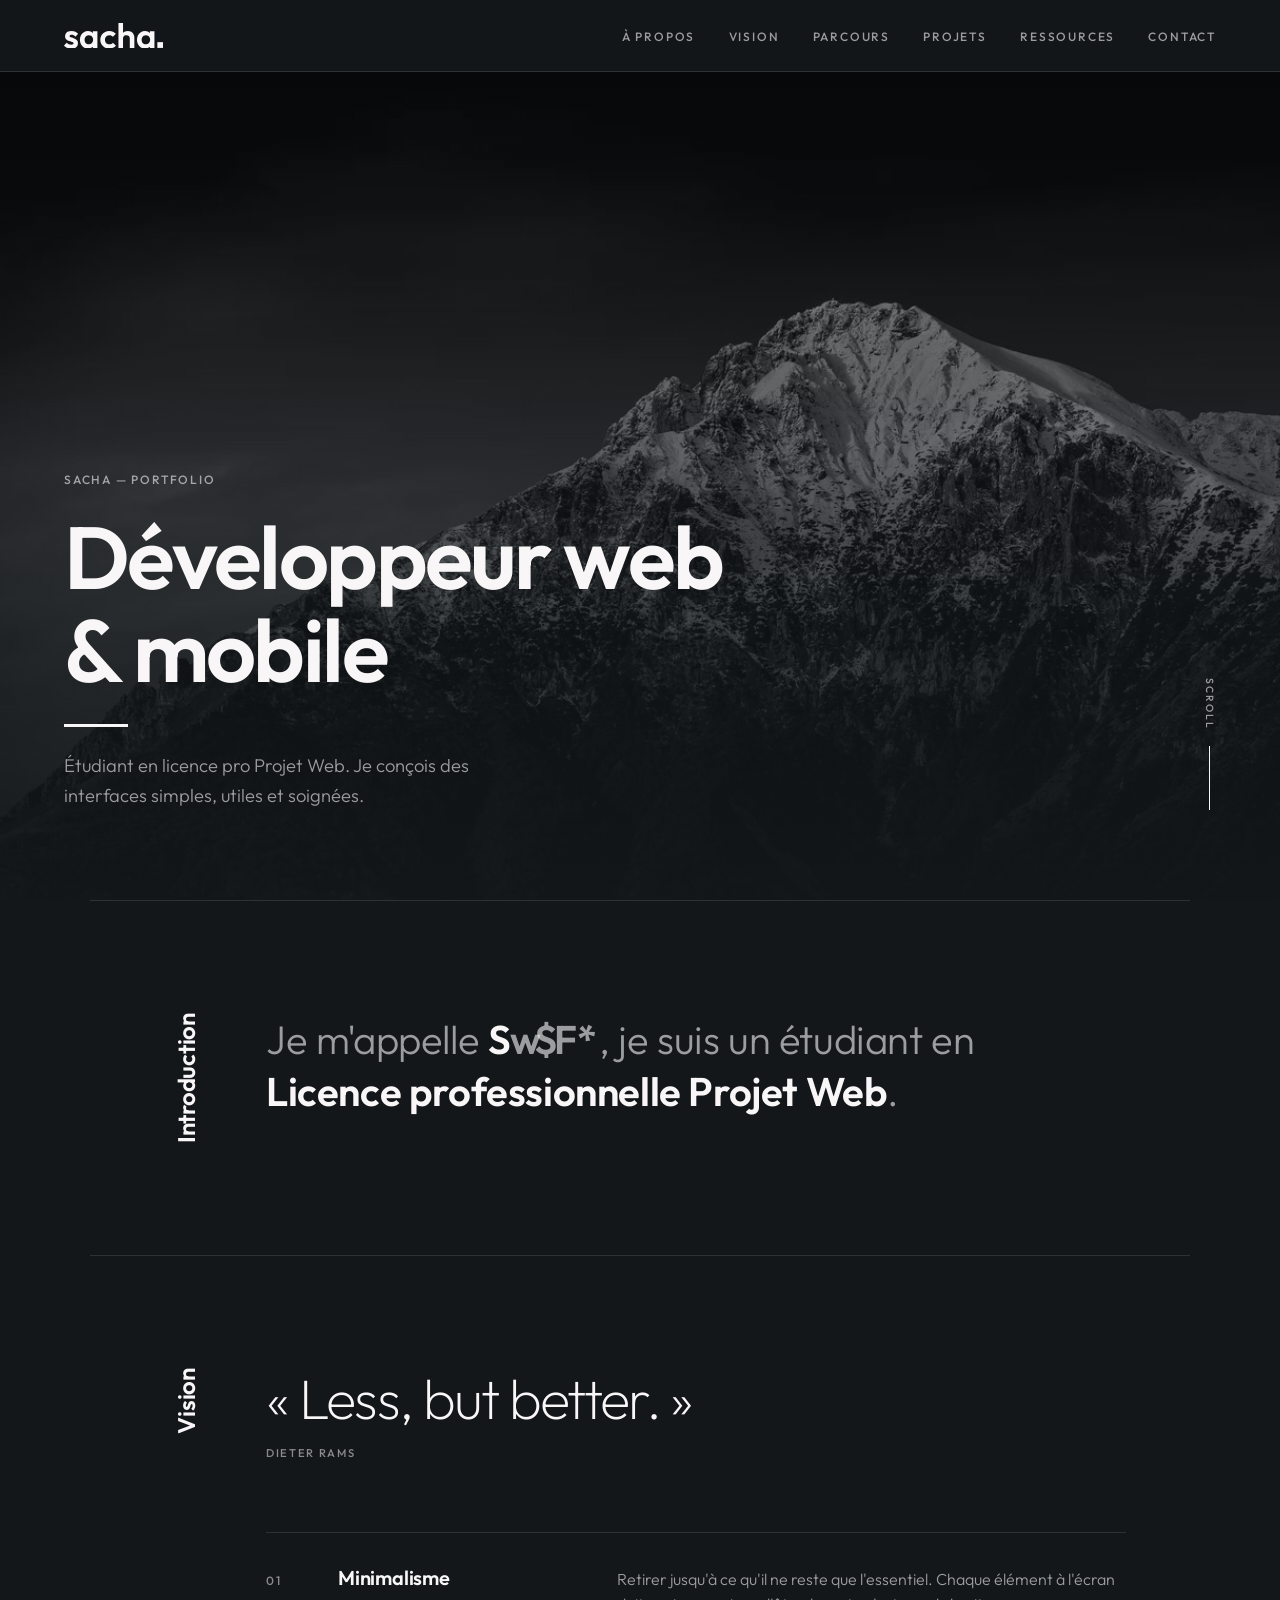
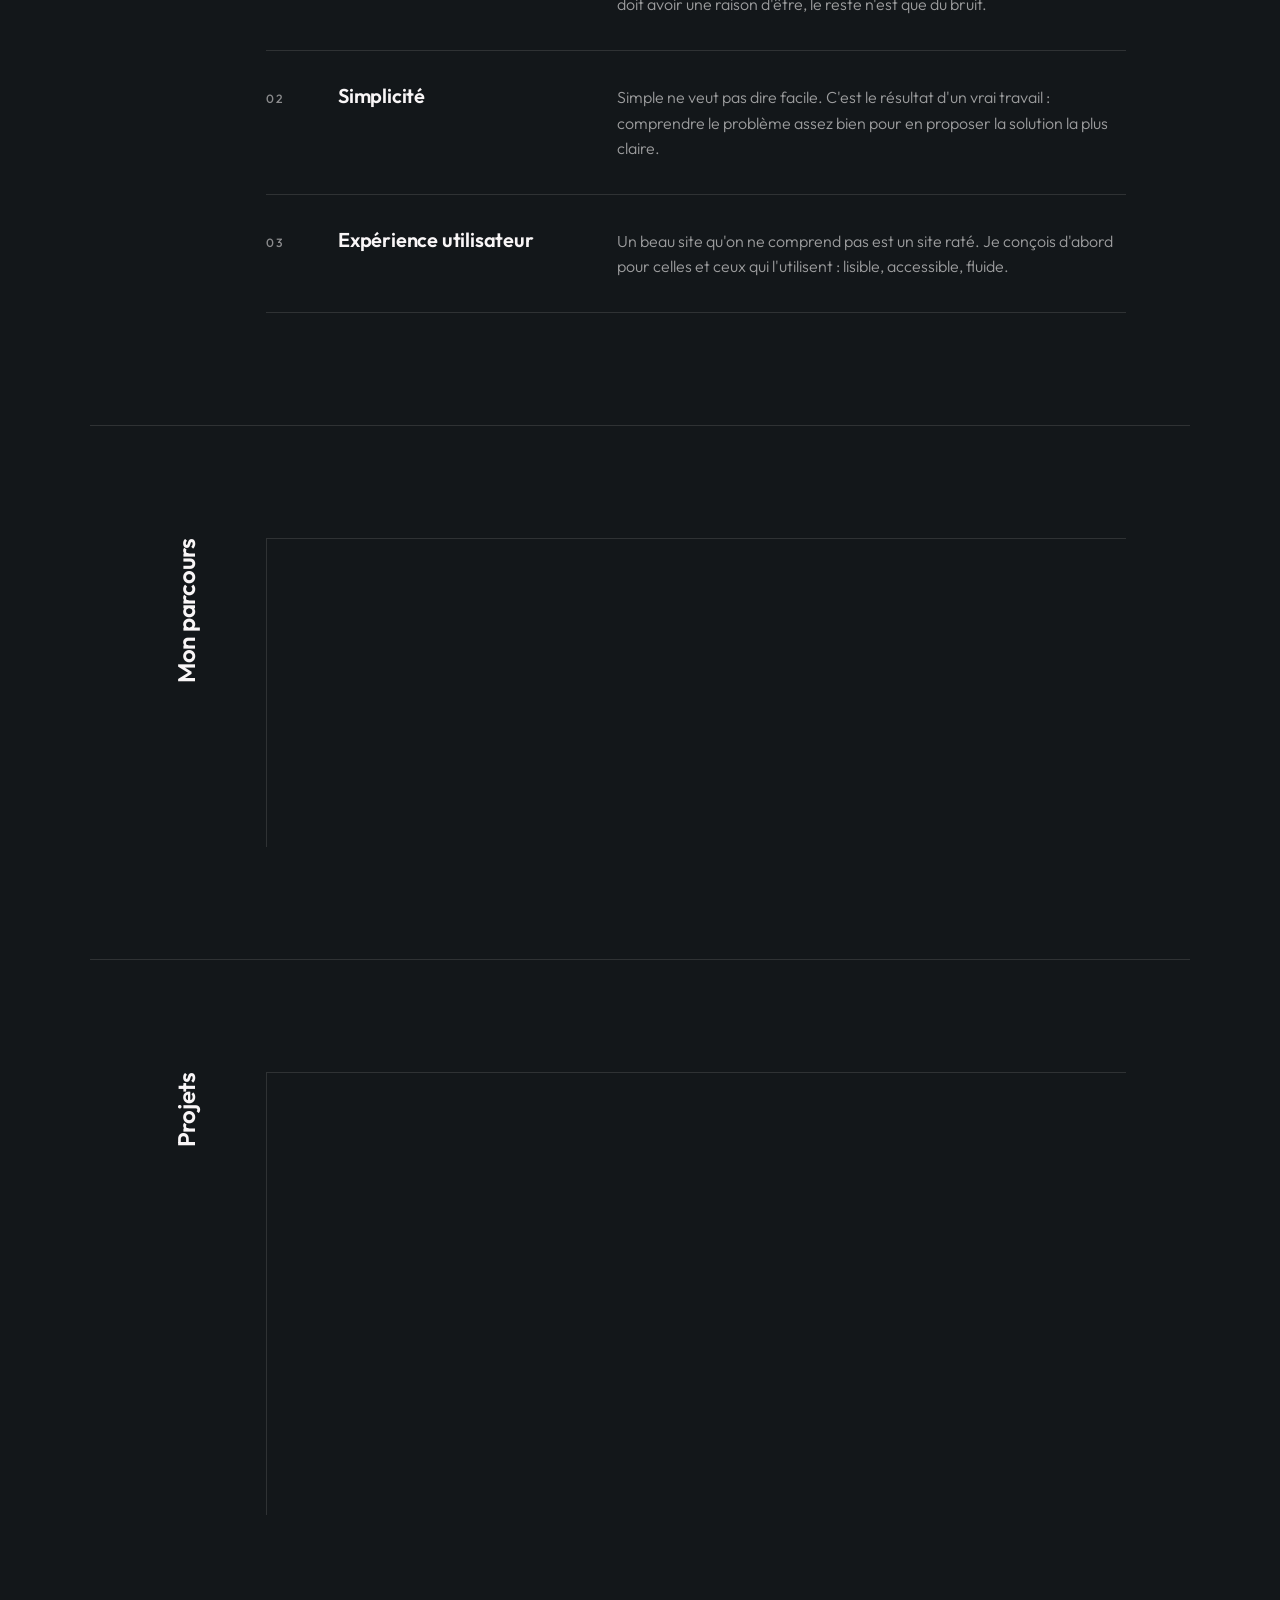
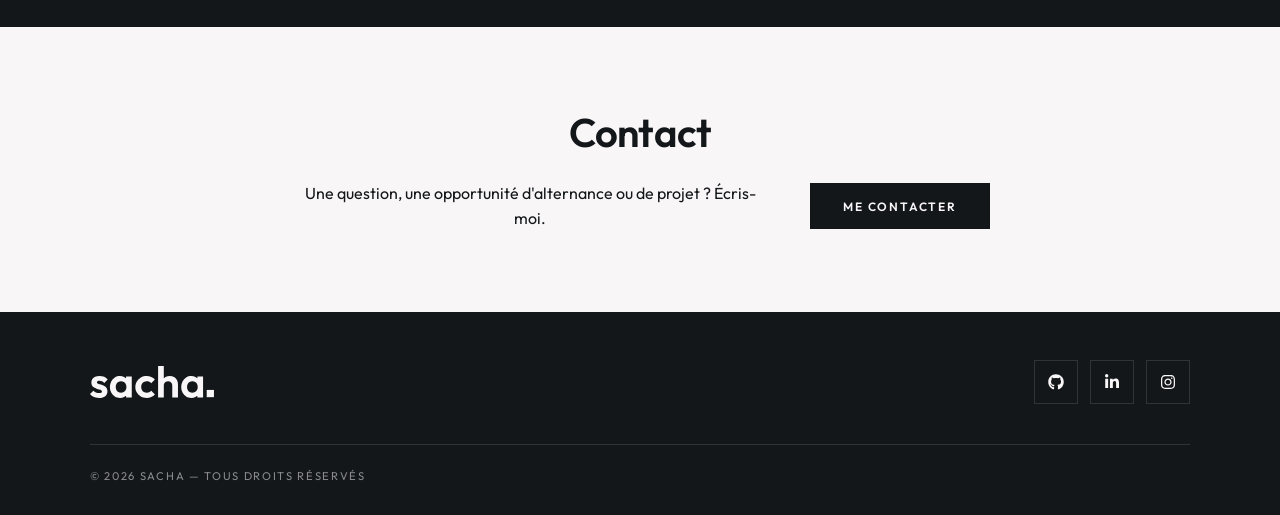
==== commit fd7a62a9: "Envoi réel du formulaire de contact via Web3Forms Remplace le mailto par un envoi en fetch vers Web3" ====
--- a/index.html
+++ b/index.html
@@ -168,6 +168,13 @@
                     <button type="button" class="contact-modal-close" id="close-contact-modal" aria-label="Fermer">&times;</button>
                 </div>
 
+                <!-- Web3Forms : clé d'accès publique (https://web3forms.com) -->
+                <input type="hidden" name="access_key" value="07774605-573e-4e54-91fb-3a01630b13a6">
+                <input type="hidden" name="subject" value="Nouveau message depuis le portfolio">
+                <input type="hidden" name="from_name" value="Portfolio">
+                <!-- Piège anti-spam : invisible pour les humains -->
+                <input type="checkbox" name="botcheck" class="visually-hidden" tabindex="-1" autocomplete="off" aria-hidden="true">
+
                 <label class="contact-field">
                     <span>Nom</span>
                     <input type="text" name="name" required autocomplete="name">
@@ -182,6 +189,7 @@
                 </label>
 
                 <button type="submit" class="contact-button contact-submit">Envoyer</button>
+                <p class="contact-status" id="contact-status" role="status" aria-live="polite"></p>
             </form>
         </dialog>
     </main>
--- a/style.css
+++ b/style.css
@@ -891,6 +891,39 @@
 .contact-submit:hover {
     background-color: transparent;
     color: var(--color-secondary);
+}
+
+.contact-submit:disabled {
+    opacity: 0.6;
+    cursor: wait;
+}
+
+.contact-status {
+    min-height: 1.25rem;
+    margin: 0;
+    font-size: 0.85rem;
+    color: var(--color-text-muted);
+}
+
+.contact-status.is-success {
+    color: #7fd69b;
+}
+
+.contact-status.is-error {
+    color: #ff8a80;
+}
+
+/* masqué visuellement (honeypot anti-spam) */
+.visually-hidden {
+    position: absolute;
+    width: 1px;
+    height: 1px;
+    margin: -1px;
+    padding: 0;
+    overflow: hidden;
+    clip: rect(0 0 0 0);
+    white-space: nowrap;
+    border: 0;
 }
 
 /* ------------------- Footer ------------------- */
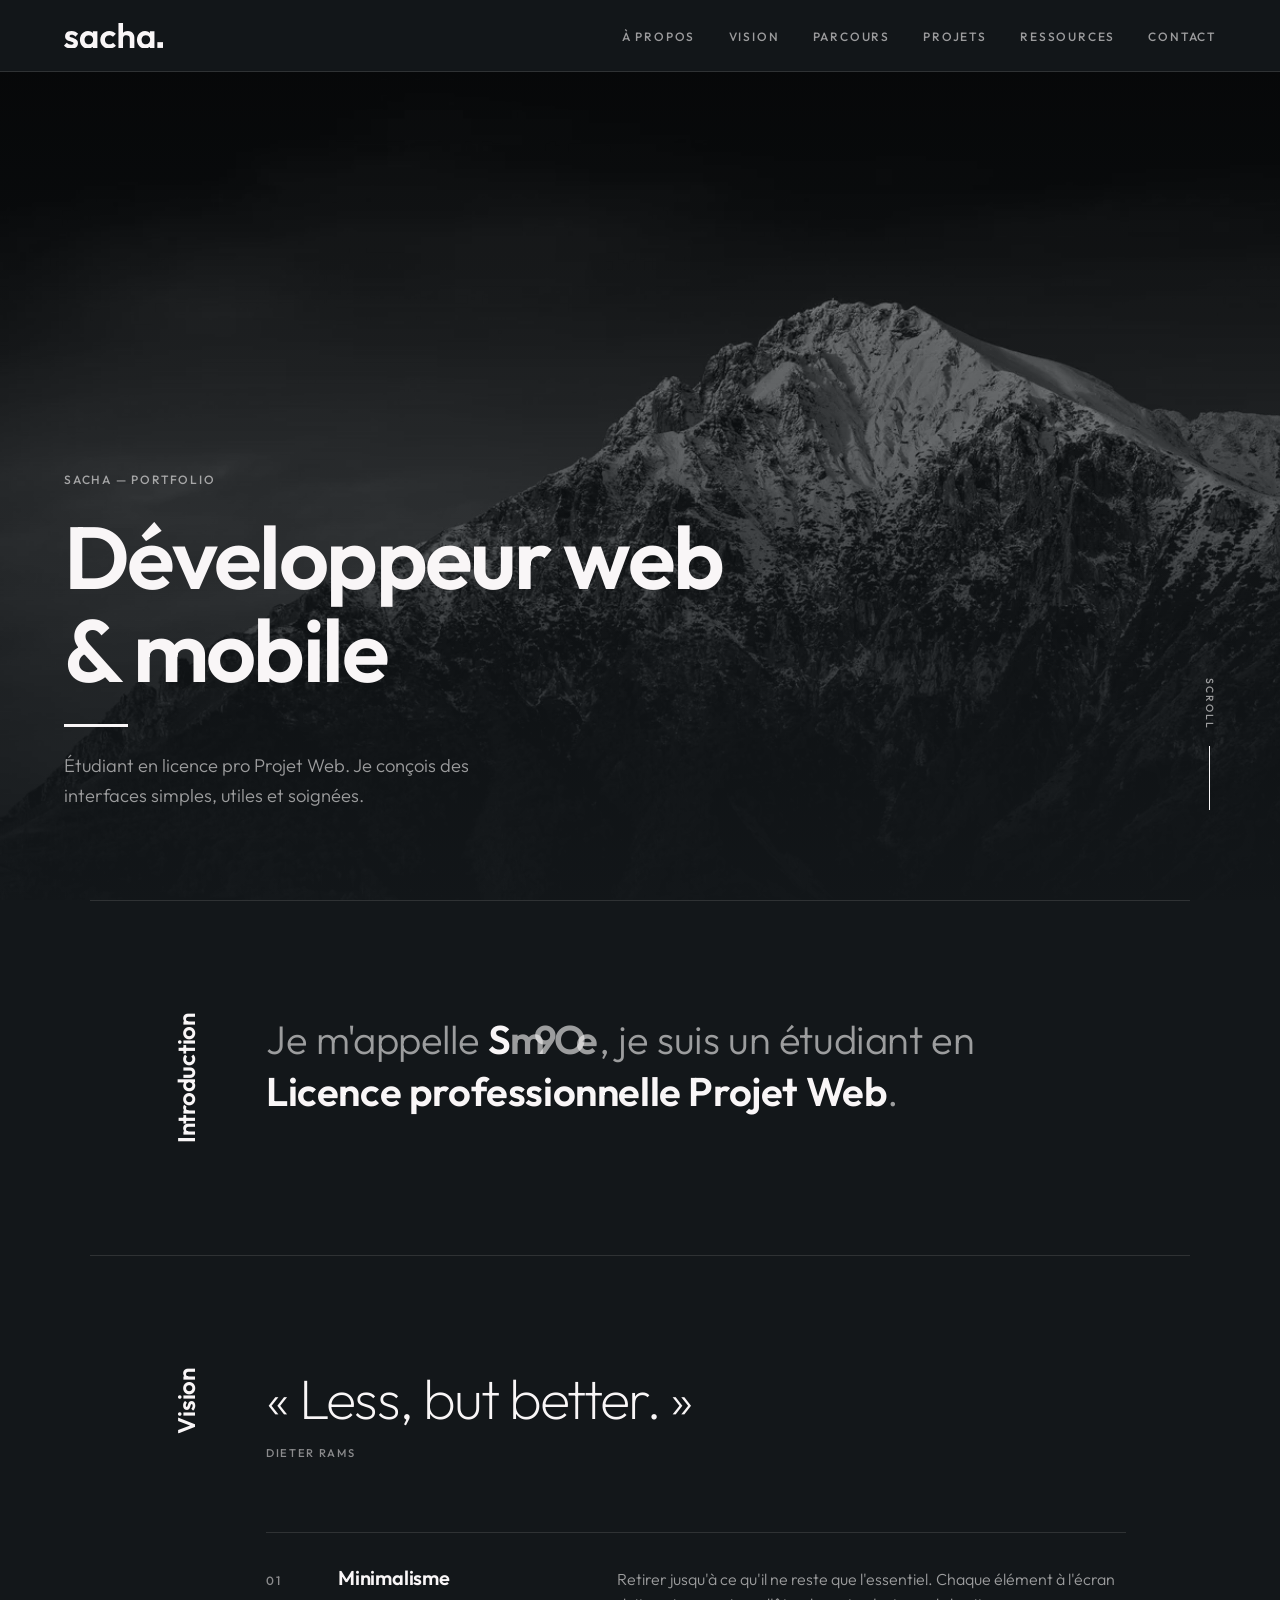
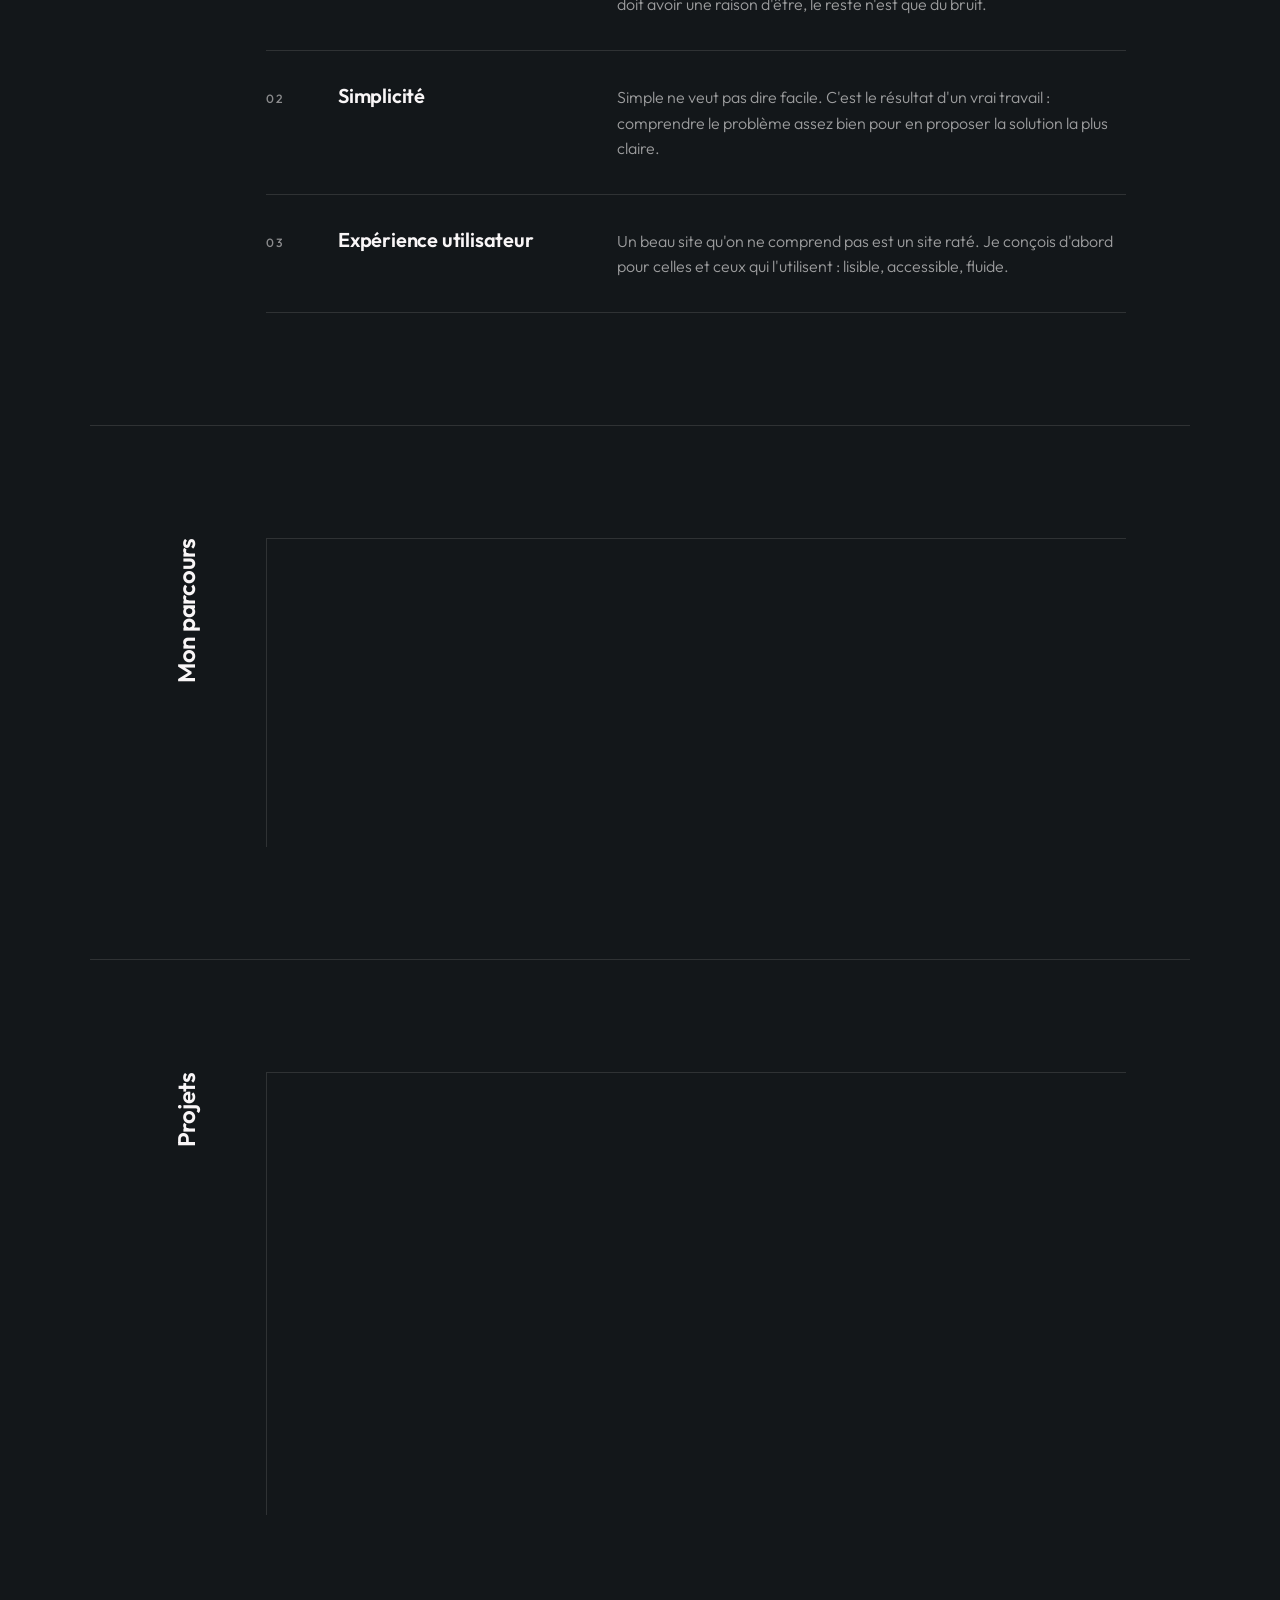
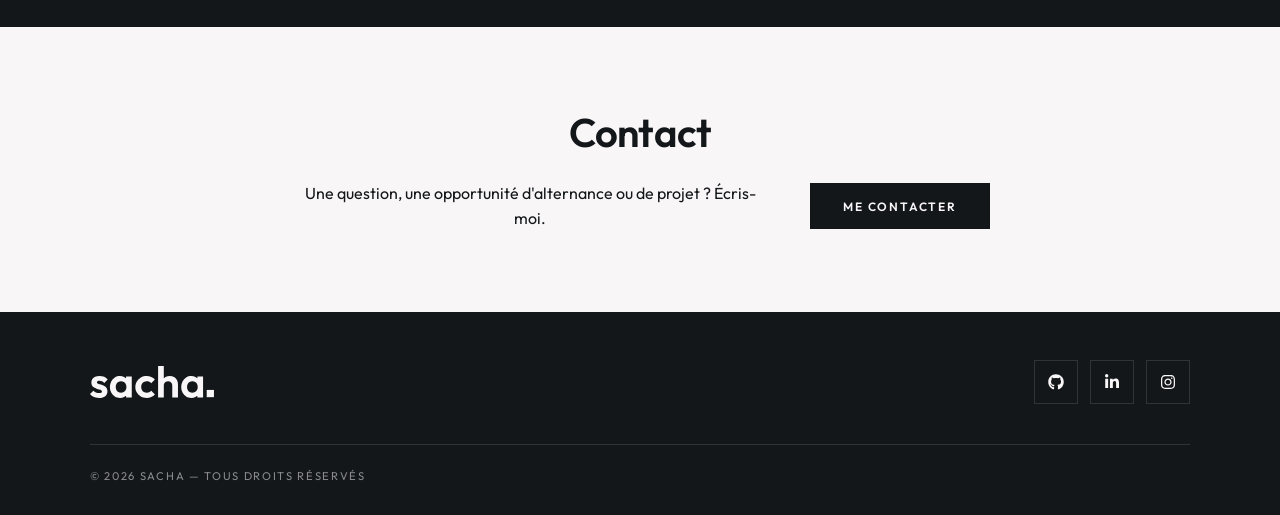
==== commit 891d9c44: "Formulaire de contact : hCaptcha, fenêtre corrigée et animation d'avion - Ajout du hCaptcha Web3Form" ====
--- a/index.html
+++ b/index.html
@@ -188,11 +188,15 @@
                     <textarea name="message" rows="5" required></textarea>
                 </label>
 
+                <!-- hCaptcha géré par Web3Forms (pas de clé à fournir) -->
+                <div class="h-captcha" data-captcha="true" data-theme="dark" data-lang="fr"></div>
+
                 <button type="submit" class="contact-button contact-submit">Envoyer</button>
                 <p class="contact-status" id="contact-status" role="status" aria-live="polite"></p>
             </form>
         </dialog>
     </main>
+    <div class="contact-backdrop" id="contact-backdrop" hidden></div>
     <footer class="footer">
         <div class="footer-content">
             <p class="footer-name"><svg class="footer-logo-svg" viewBox="263.17 216.27 352.97 91.12" fill="currentColor" role="img" aria-label="Sacha"><path d="M289.24,307.39c-3.39,0-6.72-.46-9.99-1.37-3.27-.91-6.27-2.17-9-3.79-2.73-1.61-5.09-3.58-7.08-5.9l9.68-9.81c2.07,2.32,4.47,4.06,7.2,5.21,2.73,1.16,5.75,1.74,9.06,1.74,2.65,0,4.65-.37,6.02-1.12,1.37-.74,2.05-1.86,2.05-3.35,0-1.65-.73-2.94-2.17-3.85-1.45-.91-3.33-1.68-5.65-2.3-2.32-.62-4.74-1.32-7.26-2.11-2.53-.79-4.95-1.82-7.26-3.1-2.32-1.28-4.2-3.06-5.65-5.34-1.45-2.27-2.17-5.23-2.17-8.88s.93-7.12,2.79-9.93c1.86-2.81,4.53-5.01,8.01-6.58,3.48-1.57,7.57-2.36,12.29-2.36,4.97,0,9.45.87,13.47,2.61,4.01,1.74,7.34,4.34,9.99,7.82l-9.81,9.81c-1.82-2.23-3.87-3.85-6.14-4.84-2.28-.99-4.74-1.49-7.39-1.49-2.4,0-4.24.37-5.52,1.12-1.28.75-1.92,1.78-1.92,3.1,0,1.49.72,2.65,2.17,3.48,1.45.83,3.33,1.55,5.65,2.17,2.32.62,4.74,1.32,7.26,2.11,2.52.79,4.92,1.88,7.2,3.29,2.27,1.41,4.14,3.27,5.59,5.59,1.45,2.32,2.17,5.3,2.17,8.94,0,5.88-2.11,10.53-6.33,13.96-4.22,3.44-9.97,5.15-17.25,5.15Z"/><path d="M348.58,307.26c-5.46,0-10.39-1.37-14.77-4.1-4.39-2.73-7.82-6.46-10.3-11.17-2.48-4.72-3.72-10.01-3.72-15.89s1.24-11.3,3.72-16.01c2.48-4.72,5.92-8.44,10.3-11.17,4.39-2.73,9.31-4.1,14.77-4.1,4.3,0,8.15.87,11.54,2.61,3.39,1.74,6.1,4.16,8.13,7.26,2.03,3.1,3.12,6.6,3.29,10.49v21.6c-.17,3.97-1.26,7.49-3.29,10.55-2.03,3.06-4.74,5.48-8.13,7.26-3.39,1.78-7.24,2.67-11.54,2.67ZM351.56,292.24c4.55,0,8.23-1.51,11.05-4.53,2.81-3.02,4.22-6.93,4.22-11.73,0-3.14-.64-5.94-1.92-8.38-1.28-2.44-3.06-4.34-5.34-5.71-2.28-1.37-4.95-2.05-8.01-2.05s-5.61.68-7.88,2.05c-2.28,1.37-4.06,3.27-5.34,5.71-1.28,2.44-1.92,5.23-1.92,8.38s.64,6.06,1.92,8.5c1.28,2.44,3.06,4.34,5.34,5.71,2.28,1.37,4.9,2.05,7.88,2.05ZM365.95,306.02v-16.14l2.61-14.65-2.61-14.4v-14.77h16.14v59.96h-16.14Z"/><path d="M424.55,307.26c-6.13,0-11.63-1.37-16.51-4.1-4.88-2.73-8.73-6.46-11.54-11.17-2.81-4.72-4.22-10.01-4.22-15.89s1.41-11.3,4.22-16.01c2.81-4.72,6.68-8.46,11.61-11.23,4.92-2.77,10.41-4.16,16.45-4.16,4.72,0,9.06.87,13.03,2.61,3.97,1.74,7.41,4.22,10.3,7.45l-10.43,10.55c-1.57-1.74-3.46-3.06-5.65-3.97-2.19-.91-4.61-1.37-7.26-1.37-2.98,0-5.65.68-8.01,2.05-2.36,1.37-4.22,3.23-5.59,5.59s-2.05,5.15-2.05,8.38.68,5.94,2.05,8.38c1.37,2.44,3.23,4.34,5.59,5.71,2.36,1.37,5.03,2.05,8.01,2.05,2.73,0,5.19-.48,7.39-1.43,2.19-.95,4.08-2.34,5.65-4.16l10.55,10.55c-3.06,3.31-6.58,5.83-10.55,7.57-3.97,1.74-8.32,2.61-13.03,2.61Z"/><path d="M457.07,306.02v-89.75h16.26v89.75h-16.26ZM497.41,306.02v-34.38c0-3.56-1.12-6.46-3.35-8.69s-5.13-3.35-8.69-3.35c-2.32,0-4.39.5-6.21,1.49-1.82.99-3.25,2.4-4.28,4.22-1.04,1.82-1.55,3.93-1.55,6.33l-6.33-3.23c0-4.72.99-8.83,2.98-12.35,1.99-3.52,4.74-6.27,8.25-8.25,3.52-1.99,7.55-2.98,12.1-2.98s8.58.99,12.1,2.98c3.52,1.99,6.27,4.72,8.25,8.19s2.98,7.49,2.98,12.04v37.98h-16.26Z"/><path d="M551.66,307.26c-5.46,0-10.39-1.37-14.77-4.1-4.39-2.73-7.82-6.46-10.3-11.17-2.48-4.72-3.72-10.01-3.72-15.89s1.24-11.3,3.72-16.01c2.48-4.72,5.92-8.44,10.3-11.17,4.38-2.73,9.31-4.1,14.77-4.1,4.3,0,8.15.87,11.54,2.61,3.39,1.74,6.1,4.16,8.13,7.26,2.03,3.1,3.12,6.6,3.29,10.49v21.6c-.17,3.97-1.26,7.49-3.29,10.55-2.03,3.06-4.74,5.48-8.13,7.26-3.39,1.78-7.24,2.67-11.54,2.67ZM554.63,292.24c4.55,0,8.23-1.51,11.05-4.53,2.81-3.02,4.22-6.93,4.22-11.73,0-3.14-.64-5.94-1.92-8.38-1.28-2.44-3.06-4.34-5.34-5.71-2.28-1.37-4.95-2.05-8.01-2.05s-5.61.68-7.88,2.05c-2.28,1.37-4.06,3.27-5.34,5.71-1.28,2.44-1.92,5.23-1.92,8.38s.64,6.06,1.92,8.5c1.28,2.44,3.06,4.34,5.34,5.71,2.28,1.37,4.9,2.05,7.88,2.05ZM569.03,306.02v-16.14l2.61-14.65-2.61-14.4v-14.77h16.14v59.96h-16.14Z"/><rect x="595.53" y="284.4" width="20.61" height="20.61"/></svg></p>
@@ -204,6 +208,7 @@
         </div>
         <p class="footer-copy">&copy; <span id="footer-year"></span> Sacha — Tous droits réservés</p>
     </footer>
+    <script src="https://web3forms.com/client/script.js" async defer></script>
     <script src="script.js"></script>
 </body>
 
--- a/style.css
+++ b/style.css
@@ -782,8 +782,16 @@
 
 /* ------------------- Modal de contact ------------------- */
 
+/* ouvert avec show() (et pas showModal()) pour que la fenêtre hCaptcha puisse passer devant :
+   le centrage, le fond et la superposition sont donc gérés ici */
 .contact-modal {
+    position: fixed;
+    inset: 0;
+    z-index: 950; /* au-dessus de la navbar, sous le curseur (1000) et sous hCaptcha */
     width: min(520px, calc(100% - 2rem));
+    height: fit-content;
+    max-height: calc(100dvh - 2rem);
+    overflow-y: auto;
     margin: auto;
     padding: 2.5rem;
     border: 1px solid var(--color-line);
@@ -792,9 +800,26 @@
     color: var(--color-secondary);
 }
 
-.contact-modal::backdrop {
+.contact-backdrop {
+    position: fixed;
+    inset: 0;
+    z-index: 940;
     background-color: rgba(10, 12, 14, 0.75);
     backdrop-filter: blur(4px);
+    animation: backdrop-in 0.25s ease;
+}
+
+.contact-backdrop[hidden] {
+    display: none;
+}
+
+@keyframes backdrop-in {
+    from { opacity: 0; }
+}
+
+/* la page ne défile plus derrière la fenêtre */
+body.modal-open {
+    overflow: hidden;
 }
 
 .contact-modal[open] {
@@ -896,6 +921,33 @@
 .contact-submit:disabled {
     opacity: 0.6;
     cursor: wait;
+}
+
+/* ---------- Bouton « Envoyer » qui se transforme en avion ---------- */
+/* les étapes de l'animation sont jouées en JS (playTakeoff dans script.js) */
+
+/* pendant l'animation : couleurs figées (pas d'effet de survol) et pas de grisé */
+.contact-submit.is-sending,
+.contact-submit.is-sending:hover {
+    background-color: var(--color-secondary);
+    color: var(--color-primary);
+    opacity: 1;
+    overflow: hidden;
+    white-space: nowrap;
+}
+
+/* avion créé au moment de l'envoi, en position fixe pour pouvoir sortir de la fenêtre */
+.flying-plane {
+    position: fixed;
+    z-index: 960;
+    color: var(--color-secondary);
+    pointer-events: none;
+    will-change: transform;
+}
+
+.flying-plane svg {
+    width: 100%;
+    height: 100%;
 }
 
 .contact-status {
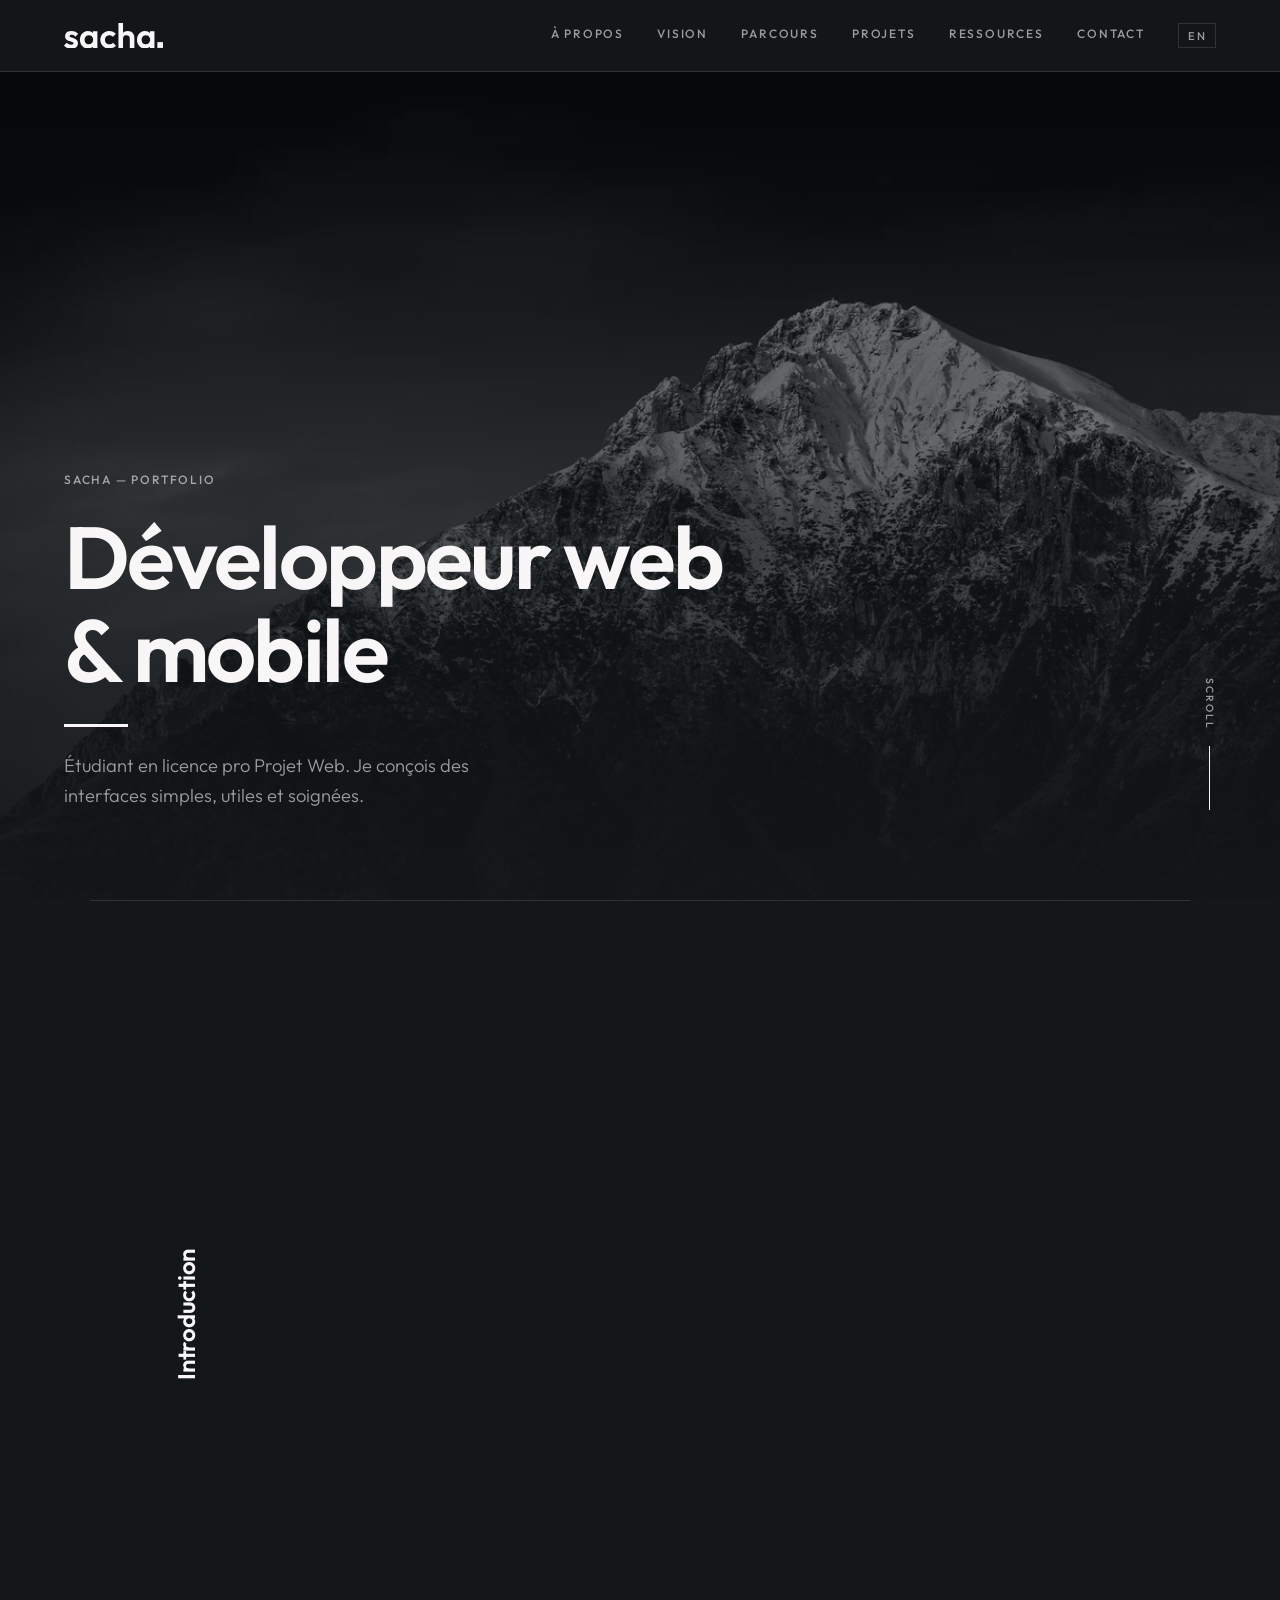
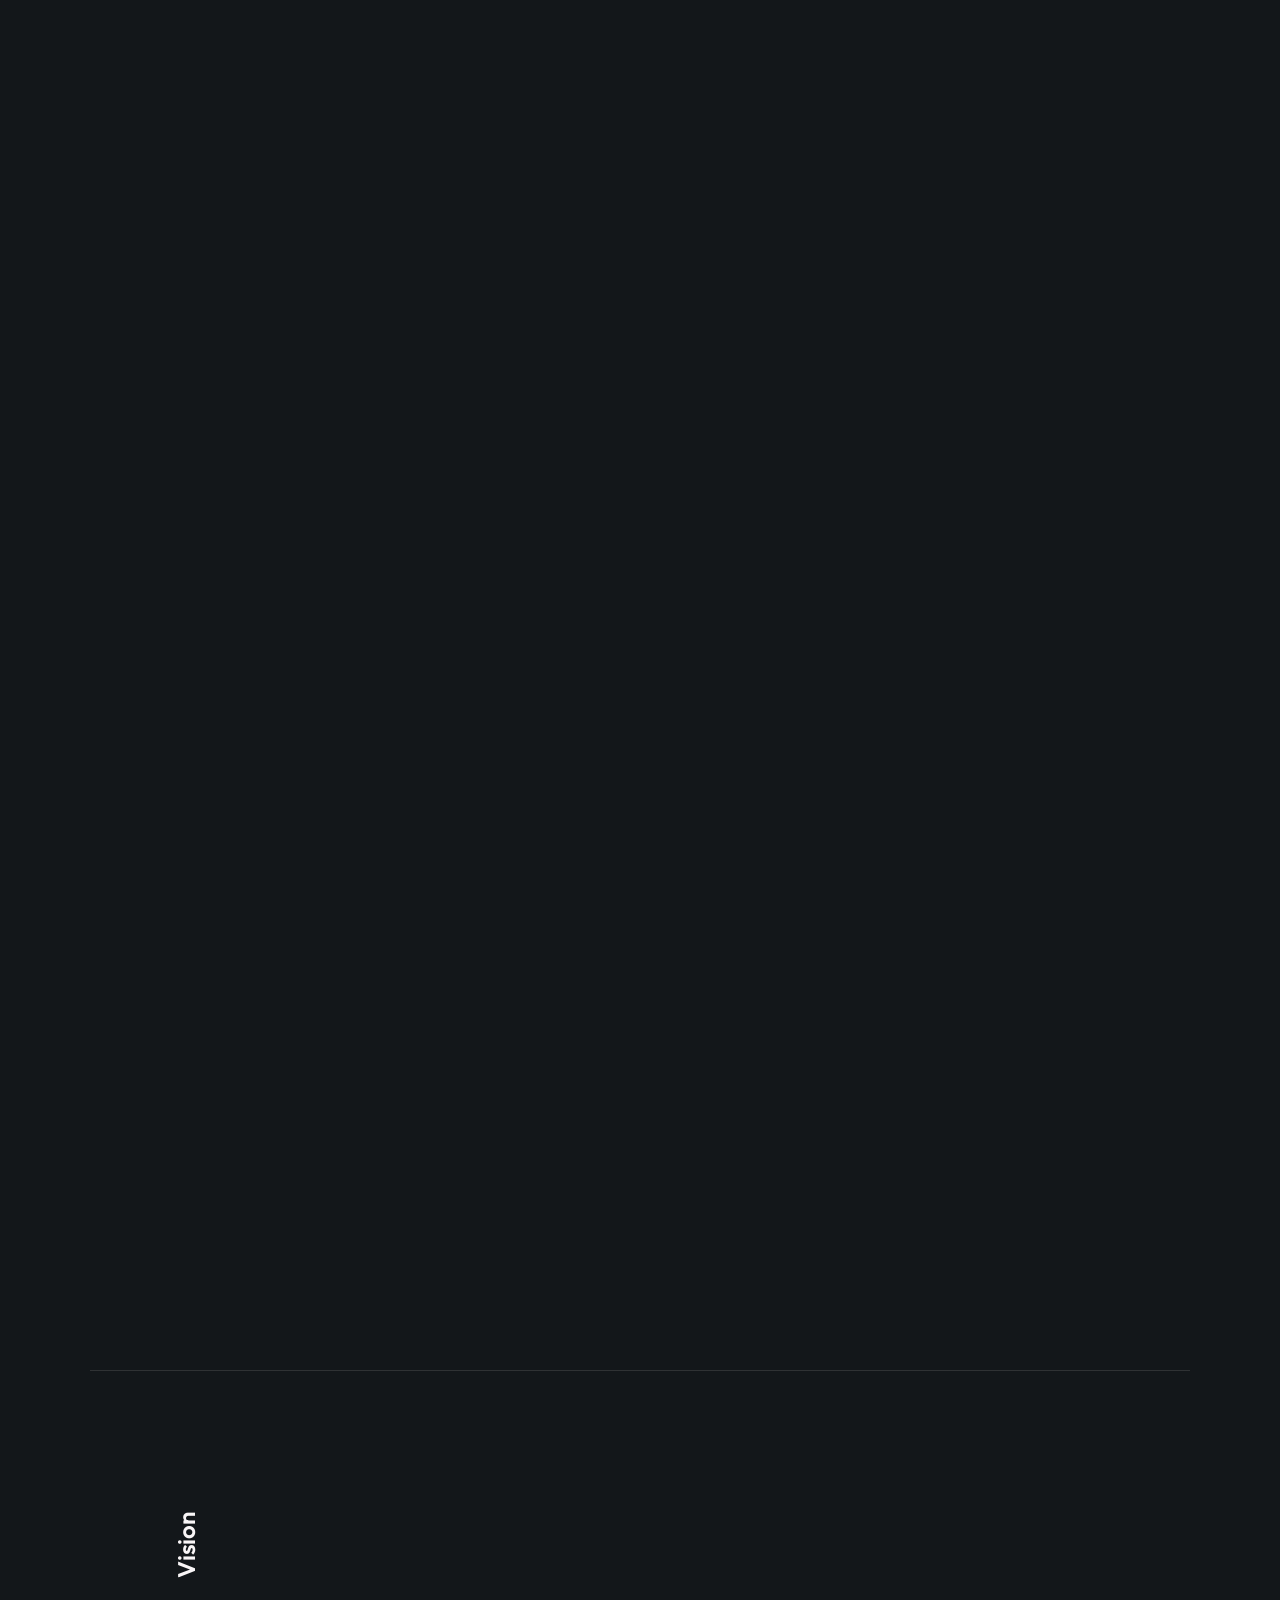
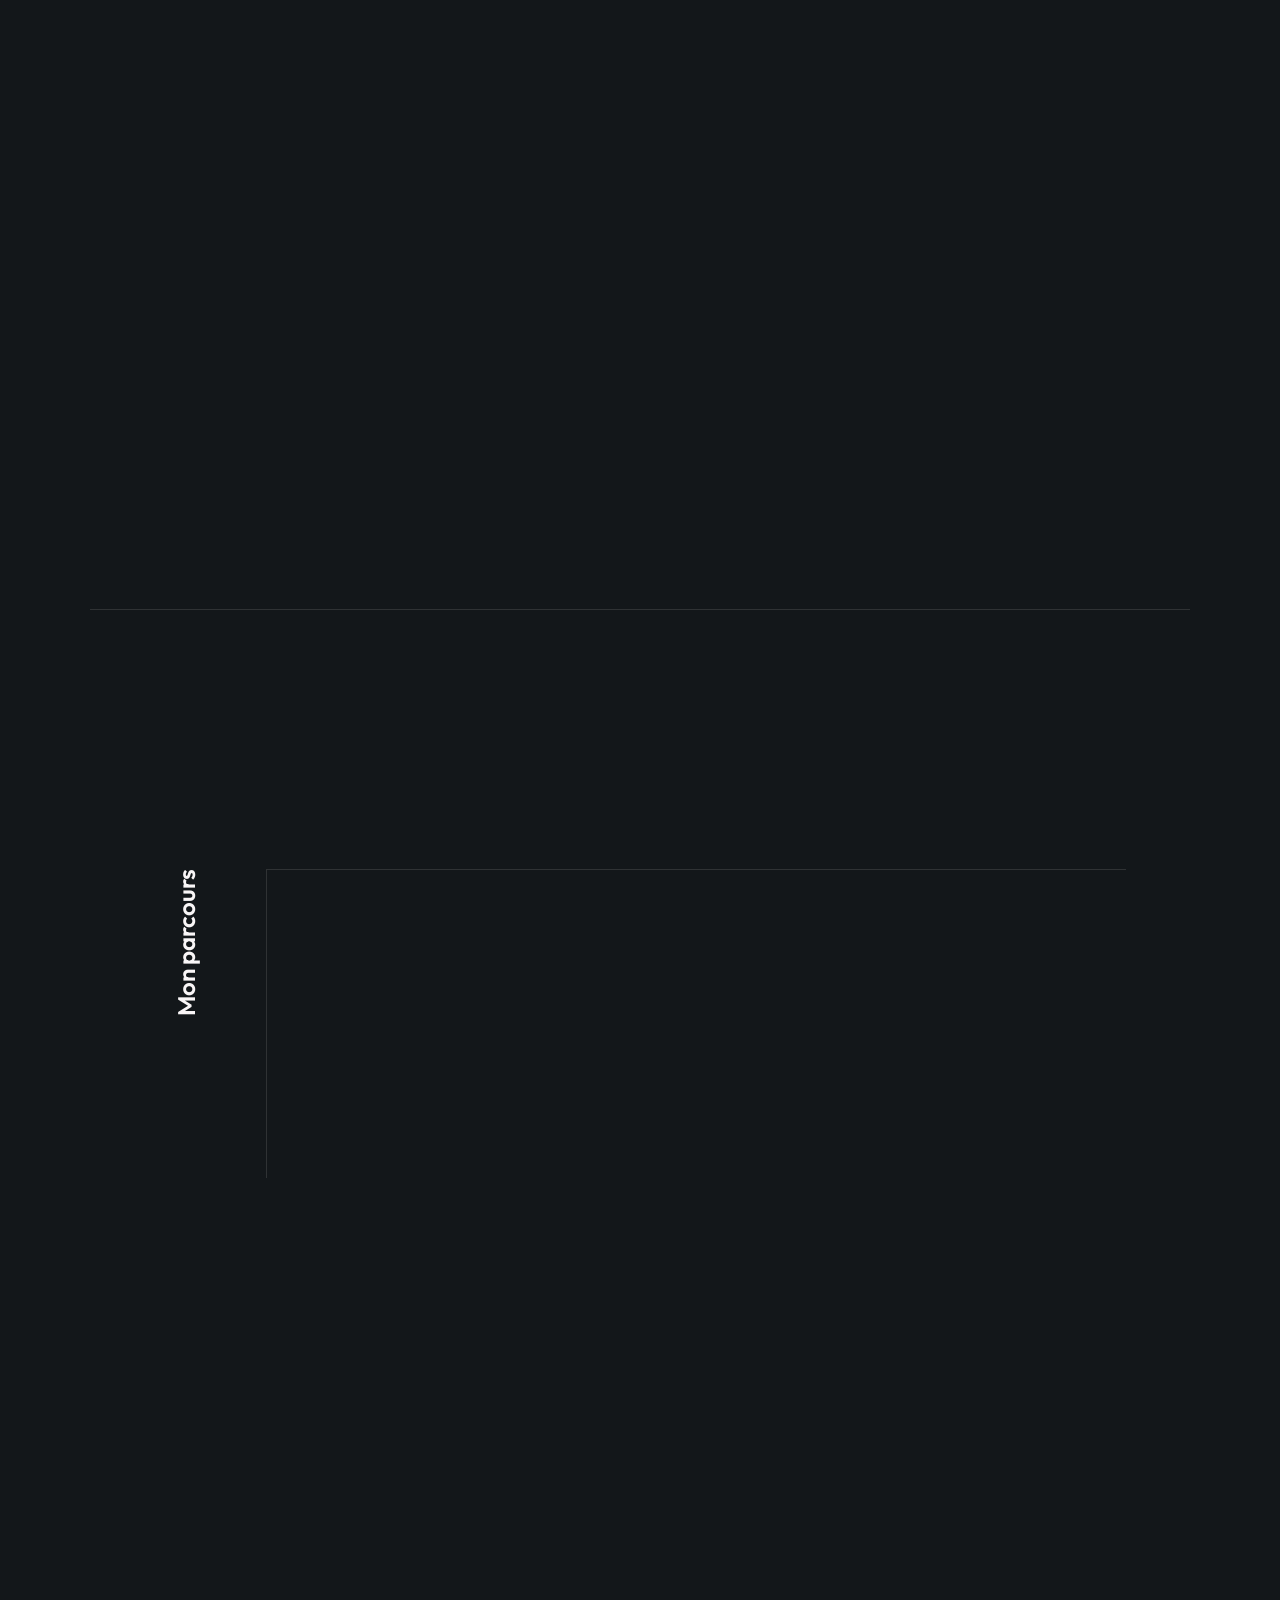
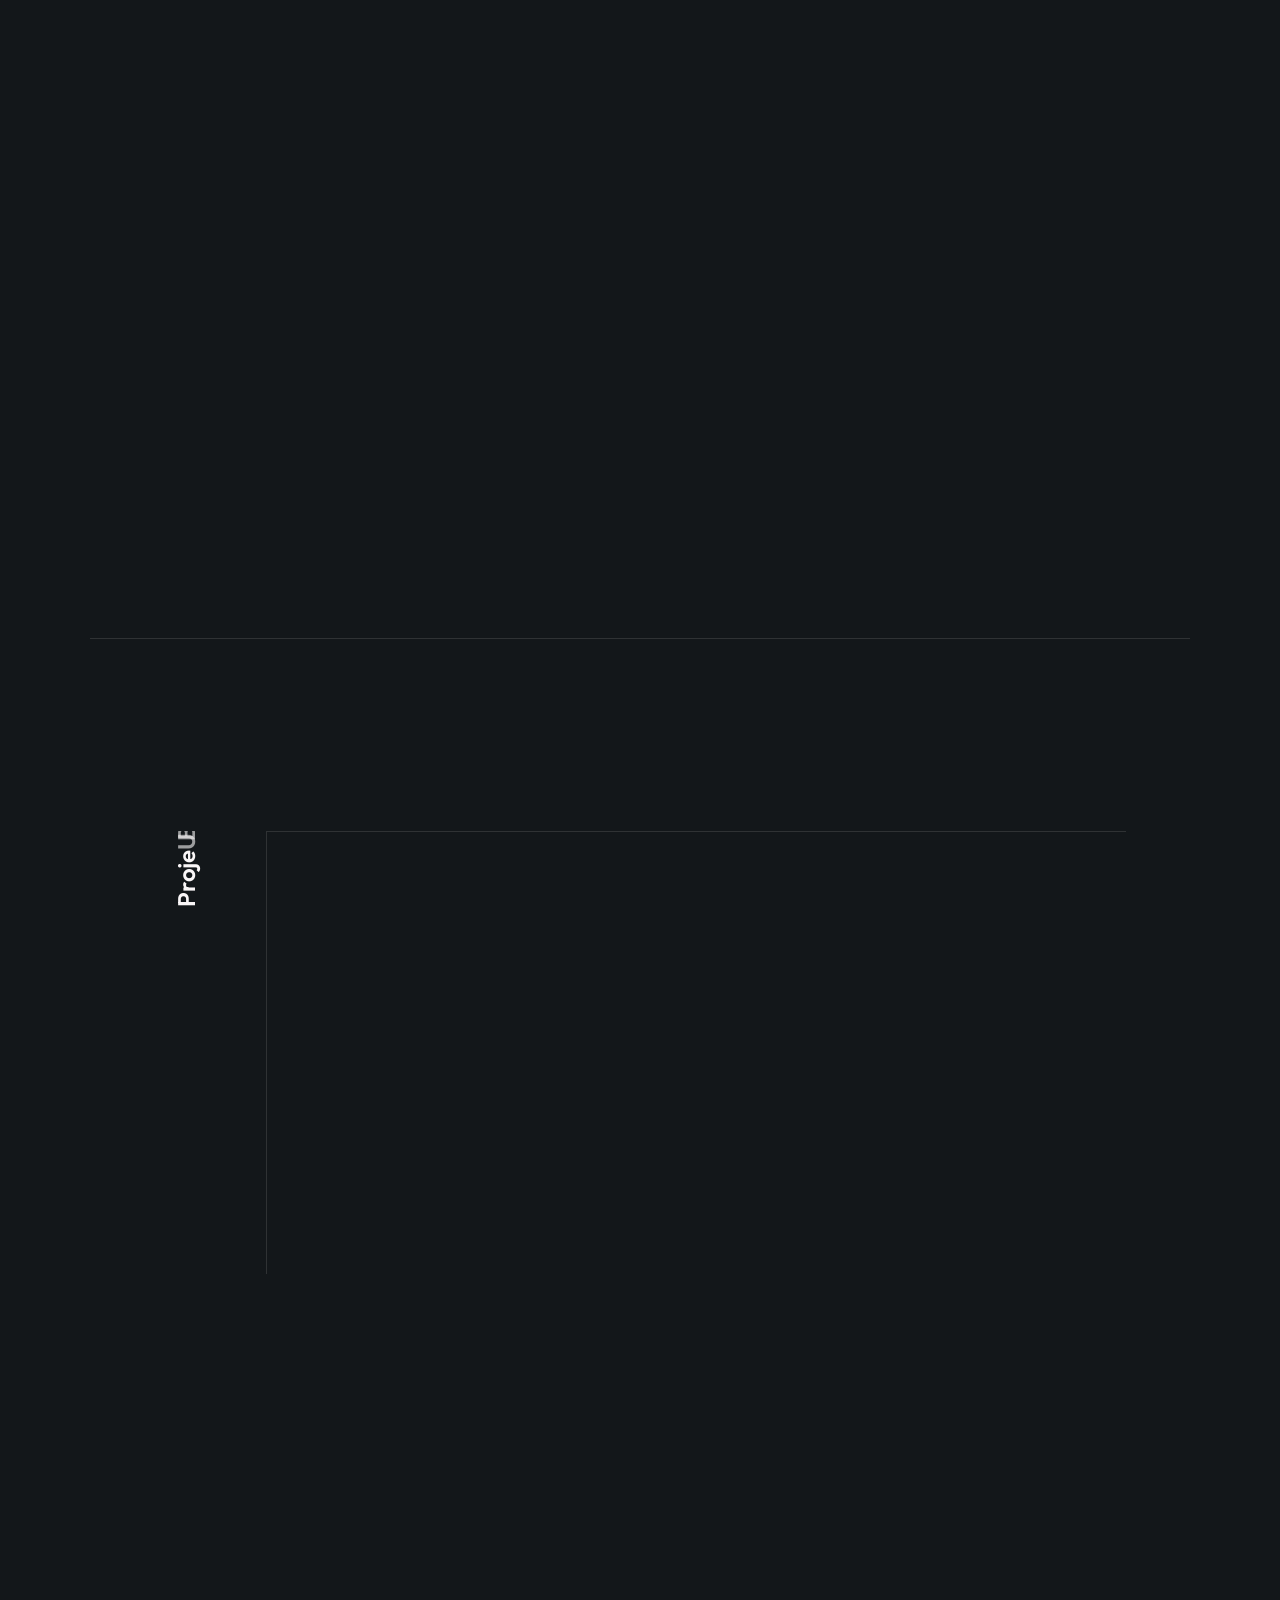
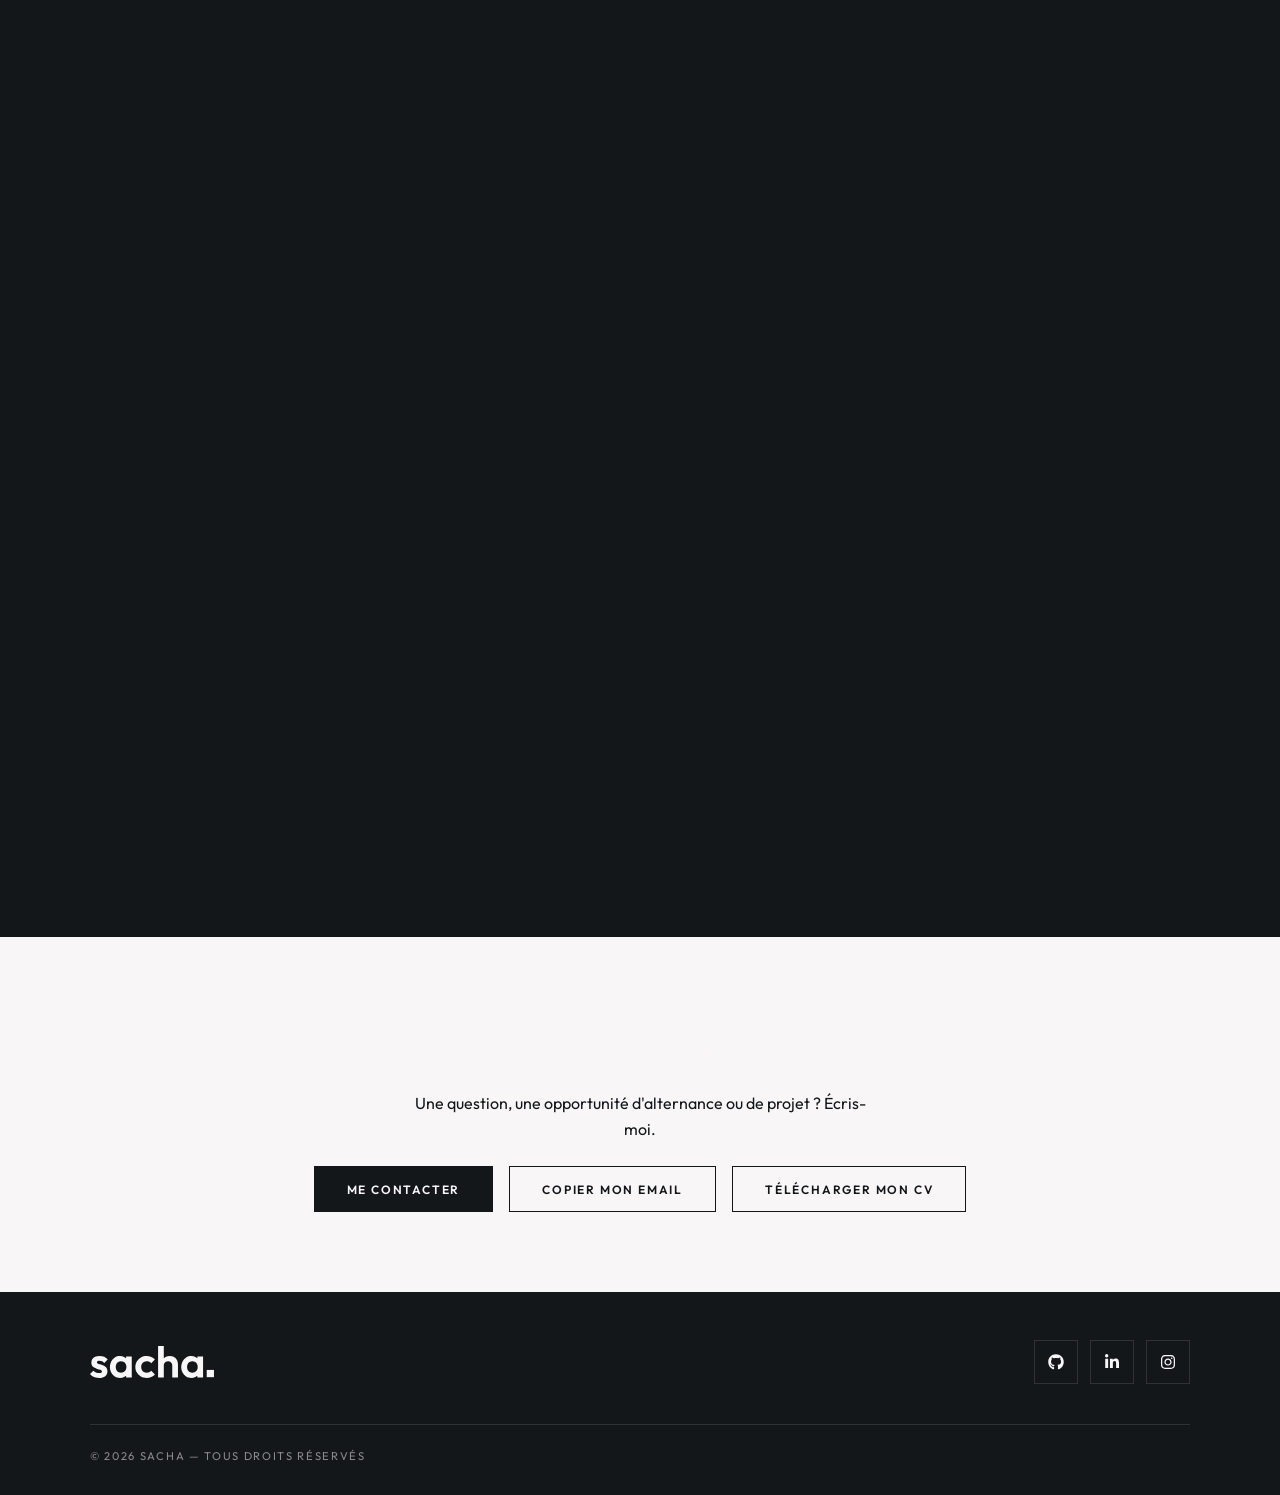
==== commit eb674571: "Sections épinglées au scroll, pages projet, FR/EN et écran de chargement - Le scroll déroule les ani" ====
--- a/index.html
+++ b/index.html
@@ -4,8 +4,10 @@
 <head>
     <meta charset="UTF-8">
     <meta name="viewport" content="width=device-width, initial-scale=1.0">
-    <title>Sacha — Développeur web & mobile</title>
-    <meta name="description" content="Portfolio de Sacha, étudiant en licence professionnelle Projet Web : des interfaces web et mobiles simples, minimalistes et centrées sur l'expérience utilisateur.">
+    <!-- Écran de chargement : seulement à la première page ouverte (voir script.js) -->
+    <script>try{if(!sessionStorage.getItem("site-loaded"))document.documentElement.classList.add("is-loading")}catch(e){}</script>
+    <title data-i18n="meta.home.title">Sacha — Développeur web & mobile</title>
+    <meta name="description" data-i18n-attr="content:meta.home.description" content="Portfolio de Sacha, étudiant en licence professionnelle Projet Web : des interfaces web et mobiles simples, minimalistes et centrées sur l'expérience utilisateur.">
     <meta name="theme-color" content="#13171A">
 
     <!-- Aperçu lors d'un partage (LinkedIn, Discord, WhatsApp…).
@@ -53,12 +55,14 @@
     <nav>
         <div class="nav-logo"><a href="#" class="nav-logo-link" aria-label="Sacha — accueil"><svg class="nav-logo-svg" viewBox="263.17 216.27 352.97 91.12" fill="currentColor" aria-hidden="true" focusable="false"><path d="M289.24,307.39c-3.39,0-6.72-.46-9.99-1.37-3.27-.91-6.27-2.17-9-3.79-2.73-1.61-5.09-3.58-7.08-5.9l9.68-9.81c2.07,2.32,4.47,4.06,7.2,5.21,2.73,1.16,5.75,1.74,9.06,1.74,2.65,0,4.65-.37,6.02-1.12,1.37-.74,2.05-1.86,2.05-3.35,0-1.65-.73-2.94-2.17-3.85-1.45-.91-3.33-1.68-5.65-2.3-2.32-.62-4.74-1.32-7.26-2.11-2.53-.79-4.95-1.82-7.26-3.1-2.32-1.28-4.2-3.06-5.65-5.34-1.45-2.27-2.17-5.23-2.17-8.88s.93-7.12,2.79-9.93c1.86-2.81,4.53-5.01,8.01-6.58,3.48-1.57,7.57-2.36,12.29-2.36,4.97,0,9.45.87,13.47,2.61,4.01,1.74,7.34,4.34,9.99,7.82l-9.81,9.81c-1.82-2.23-3.87-3.85-6.14-4.84-2.28-.99-4.74-1.49-7.39-1.49-2.4,0-4.24.37-5.52,1.12-1.28.75-1.92,1.78-1.92,3.1,0,1.49.72,2.65,2.17,3.48,1.45.83,3.33,1.55,5.65,2.17,2.32.62,4.74,1.32,7.26,2.11,2.52.79,4.92,1.88,7.2,3.29,2.27,1.41,4.14,3.27,5.59,5.59,1.45,2.32,2.17,5.3,2.17,8.94,0,5.88-2.11,10.53-6.33,13.96-4.22,3.44-9.97,5.15-17.25,5.15Z"/><path d="M348.58,307.26c-5.46,0-10.39-1.37-14.77-4.1-4.39-2.73-7.82-6.46-10.3-11.17-2.48-4.72-3.72-10.01-3.72-15.89s1.24-11.3,3.72-16.01c2.48-4.72,5.92-8.44,10.3-11.17,4.39-2.73,9.31-4.1,14.77-4.1,4.3,0,8.15.87,11.54,2.61,3.39,1.74,6.1,4.16,8.13,7.26,2.03,3.1,3.12,6.6,3.29,10.49v21.6c-.17,3.97-1.26,7.49-3.29,10.55-2.03,3.06-4.74,5.48-8.13,7.26-3.39,1.78-7.24,2.67-11.54,2.67ZM351.56,292.24c4.55,0,8.23-1.51,11.05-4.53,2.81-3.02,4.22-6.93,4.22-11.73,0-3.14-.64-5.94-1.92-8.38-1.28-2.44-3.06-4.34-5.34-5.71-2.28-1.37-4.95-2.05-8.01-2.05s-5.61.68-7.88,2.05c-2.28,1.37-4.06,3.27-5.34,5.71-1.28,2.44-1.92,5.23-1.92,8.38s.64,6.06,1.92,8.5c1.28,2.44,3.06,4.34,5.34,5.71,2.28,1.37,4.9,2.05,7.88,2.05ZM365.95,306.02v-16.14l2.61-14.65-2.61-14.4v-14.77h16.14v59.96h-16.14Z"/><path d="M424.55,307.26c-6.13,0-11.63-1.37-16.51-4.1-4.88-2.73-8.73-6.46-11.54-11.17-2.81-4.72-4.22-10.01-4.22-15.89s1.41-11.3,4.22-16.01c2.81-4.72,6.68-8.46,11.61-11.23,4.92-2.77,10.41-4.16,16.45-4.16,4.72,0,9.06.87,13.03,2.61,3.97,1.74,7.41,4.22,10.3,7.45l-10.43,10.55c-1.57-1.74-3.46-3.06-5.65-3.97-2.19-.91-4.61-1.37-7.26-1.37-2.98,0-5.65.68-8.01,2.05-2.36,1.37-4.22,3.23-5.59,5.59s-2.05,5.15-2.05,8.38.68,5.94,2.05,8.38c1.37,2.44,3.23,4.34,5.59,5.71,2.36,1.37,5.03,2.05,8.01,2.05,2.73,0,5.19-.48,7.39-1.43,2.19-.95,4.08-2.34,5.65-4.16l10.55,10.55c-3.06,3.31-6.58,5.83-10.55,7.57-3.97,1.74-8.32,2.61-13.03,2.61Z"/><path d="M457.07,306.02v-89.75h16.26v89.75h-16.26ZM497.41,306.02v-34.38c0-3.56-1.12-6.46-3.35-8.69s-5.13-3.35-8.69-3.35c-2.32,0-4.39.5-6.21,1.49-1.82.99-3.25,2.4-4.28,4.22-1.04,1.82-1.55,3.93-1.55,6.33l-6.33-3.23c0-4.72.99-8.83,2.98-12.35,1.99-3.52,4.74-6.27,8.25-8.25,3.52-1.99,7.55-2.98,12.1-2.98s8.58.99,12.1,2.98c3.52,1.99,6.27,4.72,8.25,8.19s2.98,7.49,2.98,12.04v37.98h-16.26Z"/><path d="M551.66,307.26c-5.46,0-10.39-1.37-14.77-4.1-4.39-2.73-7.82-6.46-10.3-11.17-2.48-4.72-3.72-10.01-3.72-15.89s1.24-11.3,3.72-16.01c2.48-4.72,5.92-8.44,10.3-11.17,4.38-2.73,9.31-4.1,14.77-4.1,4.3,0,8.15.87,11.54,2.61,3.39,1.74,6.1,4.16,8.13,7.26,2.03,3.1,3.12,6.6,3.29,10.49v21.6c-.17,3.97-1.26,7.49-3.29,10.55-2.03,3.06-4.74,5.48-8.13,7.26-3.39,1.78-7.24,2.67-11.54,2.67ZM554.63,292.24c4.55,0,8.23-1.51,11.05-4.53,2.81-3.02,4.22-6.93,4.22-11.73,0-3.14-.64-5.94-1.92-8.38-1.28-2.44-3.06-4.34-5.34-5.71-2.28-1.37-4.95-2.05-8.01-2.05s-5.61.68-7.88,2.05c-2.28,1.37-4.06,3.27-5.34,5.71-1.28,2.44-1.92,5.23-1.92,8.38s.64,6.06,1.92,8.5c1.28,2.44,3.06,4.34,5.34,5.71,2.28,1.37,4.9,2.05,7.88,2.05ZM569.03,306.02v-16.14l2.61-14.65-2.61-14.4v-14.77h16.14v59.96h-16.14Z"/><rect x="595.53" y="284.4" width="20.61" height="20.61"/></svg></a></div>
         <ul class="nav-links" id="nav-links">
-            <li class="nav-about"><a href="#short-description">À propos</a></li>
-            <li class="nav-vision"><a href="#vision">Vision</a></li>
-            <li class="nav-schools"><a href="#parcours">Parcours</a></li>
-            <li class="nav-projects"><a href="#projects">Projets</a></li>
-            <li class="nav-resources"><a href="pages/resources/resources.html">Ressources</a></li>
-            <li class="nav-contact"><a href="#contact">Contact</a></li>
+            <li class="nav-about"><a href="#short-description" data-i18n="nav.about">À propos</a></li>
+            <li class="nav-vision"><a href="#vision" data-i18n="nav.vision">Vision</a></li>
+            <li class="nav-schools"><a href="#parcours" data-i18n="nav.parcours">Parcours</a></li>
+            <li class="nav-projects"><a href="#projects" data-i18n="nav.projects">Projets</a></li>
+            <li class="nav-resources"><a href="pages/resources/resources.html" data-i18n="nav.resources">Ressources</a></li>
+            <li class="nav-contact"><a href="#contact" data-i18n="nav.contact">Contact</a></li>
+            <!-- bouton FR / EN : géré par i18n.js -->
+            <li class="nav-lang"><button type="button" class="lang-toggle">EN</button></li>
         </ul>
         <button type="button" class="nav-toggle" aria-label="Ouvrir le menu" aria-expanded="false" aria-controls="nav-links">
             <span></span>
@@ -77,95 +81,116 @@
             </picture>
             <div class="main-hero-content">
                 <p class="main-hero-label">Sacha — Portfolio</p>
-                <h1 class="main-hero-title">Développeur web &amp; mobile</h1>
-                <p class="main-hero-description">Étudiant en licence pro Projet Web. Je conçois des interfaces simples, utiles et soignées.</p>
+                <h1 class="main-hero-title" data-i18n="hero.title">Développeur web &amp; mobile</h1>
+                <p class="main-hero-description" data-i18n="hero.description">Étudiant en licence pro Projet Web. Je conçois des interfaces simples, utiles et soignées.</p>
             </div>
-            <a href="#short-description" class="hero-scroll" aria-label="Défiler vers l'introduction">
+            <a href="#short-description" class="hero-scroll" data-magnetic data-i18n-attr="aria-label:hero.scroll" aria-label="Défiler vers l'introduction">
                 <span class="hero-scroll-text">Scroll</span>
                 <span class="hero-scroll-line" aria-hidden="true"></span>
             </a>
         </div>
-        <section class="short-description" id="short-description">
-            <h2 class="short-description-title">Introduction</h2>
-            <p class="short-description-content">Je m'appelle <strong class="highlight highlight--scramble">Sacha</strong>, je suis un étudiant en <strong class="highlight highlight--underline">Licence professionnelle Projet Web</strong>.</p>
-        </section>
-        <section class="vision" id="vision">
-            <h2 class="section-title">Vision</h2>
-            <div class="vision-content">
-                <blockquote class="vision-quote">
-                    <p>« Less, but better. »</p>
-                    <cite>Dieter Rams</cite>
-                </blockquote>
-                <!-- Une ligne par idée : copie un <li> pour en ajouter une -->
-                <ol class="vision-list">
-                    <li class="vision-item">
-                        <h3 class="vision-item-title">Minimalisme</h3>
-                        <p class="vision-item-text">Retirer jusqu'à ce qu'il ne reste que l'essentiel. Chaque élément à l'écran doit avoir une raison d'être, le reste n'est que du bruit.</p>
-                    </li>
-                    <li class="vision-item">
-                        <h3 class="vision-item-title">Simplicité</h3>
-                        <p class="vision-item-text">Simple ne veut pas dire facile. C'est le résultat d'un vrai travail : comprendre le problème assez bien pour en proposer la solution la plus claire.</p>
-                    </li>
-                    <li class="vision-item">
-                        <h3 class="vision-item-title">Expérience utilisateur</h3>
-                        <p class="vision-item-text">Un beau site qu'on ne comprend pas est un site raté. Je conçois d'abord pour celles et ceux qui l'utilisent : lisible, accessible, fluide.</p>
-                    </li>
-                </ol>
+        <!-- .pin : la section reste à l'écran le temps que le scroll déroule ses animations -->
+        <div class="pin">
+            <section class="short-description" id="short-description">
+                <h2 class="short-description-title" data-scramble data-i18n="intro.title">Introduction</h2>
+                <p class="short-description-content" data-i18n="intro.text">Je m'appelle <strong class="highlight highlight--scramble">Sacha</strong>, je suis un étudiant en <strong class="highlight highlight--underline">Licence professionnelle Projet Web</strong>.</p>
+            </section>
+        </div>
+        <!-- .pin : la section reste à l'écran le temps que le scroll déroule ses animations -->
+        <div class="pin">
+            <section class="vision" id="vision">
+                <h2 class="section-title" data-scramble data-i18n="vision.title">Vision</h2>
+                <div class="vision-content">
+                    <blockquote class="vision-quote">
+                        <p data-step>« Less, but better. »</p>
+                        <cite data-step>Dieter Rams</cite>
+                    </blockquote>
+                    <!-- Une ligne par idée : copie un <li> pour en ajouter une -->
+                    <ol class="vision-list">
+                        <li class="vision-item">
+                            <h3 class="vision-item-title" data-i18n="vision.1.title">Minimalisme</h3>
+                            <p class="vision-item-text" data-i18n="vision.1.text">Retirer jusqu'à ce qu'il ne reste que l'essentiel. Chaque élément à l'écran doit avoir une raison d'être, le reste n'est que du bruit.</p>
+                        </li>
+                        <li class="vision-item">
+                            <h3 class="vision-item-title" data-i18n="vision.2.title">Simplicité</h3>
+                            <p class="vision-item-text" data-i18n="vision.2.text">Simple ne veut pas dire facile. C'est le résultat d'un vrai travail : comprendre le problème assez bien pour en proposer la solution la plus claire.</p>
+                        </li>
+                        <li class="vision-item">
+                            <h3 class="vision-item-title" data-i18n="vision.3.title">Expérience utilisateur</h3>
+                            <p class="vision-item-text" data-i18n="vision.3.text">Un beau site qu'on ne comprend pas est un site raté. Je conçois d'abord pour celles et ceux qui l'utilisent : lisible, accessible, fluide.</p>
+                        </li>
+                    </ol>
+                </div>
+            </section>
+        </div>
+        <!-- .pin : la section reste à l'écran le temps que le scroll déroule ses animations -->
+        <div class="pin">
+            <section class="schools" id="parcours">
+                <h2 class="schools-title" data-scramble data-i18n="schools.title">Mon parcours</h2>
+                <div class="schools-list">
+                    <article class="school-card">
+                        <span class="school-badge school-badge--done" data-i18n="schools.done">Terminé</span>
+                        <h3 class="school-name">IUT de Cachan</h3>
+                        <p class="school-degree" data-i18n="schools.1.degree">DUT Génie Électrique et Informatique Industrielle</p>
+                        <p class="school-dates">2020 – 2023</p>
+                        <p class="school-description" data-i18n="schools.1.text">Formation technologique axée sur la conception, l'analyse et la maîtrise des systèmes électroniques et automatismes.</p>
+                    </article>
+                    <article class="school-card">
+                        <span class="school-badge school-badge--current" data-i18n="schools.current">En cours</span>
+                        <h3 class="school-name">CFA des Sciences</h3>
+                        <p class="school-degree" data-i18n="schools.2.degree">Licence professionnelle Projet Web</p>
+                        <p class="school-dates" data-i18n="schools.2.dates">2026 – aujourd'hui</p>
+                        <p class="school-description" data-i18n="schools.2.text">Forme des apprentis à l'ensemble du cycle de vie des applications web et mobiles, de la conception UX/UI au développement full-stack et à la gestion de projet agile.</p>
+                    </article>
+                </div>
+            </section>
+        </div>
+        <!-- .pin : la section reste à l'écran le temps que le scroll déroule ses animations -->
+        <div class="pin">
+            <section class="projects" id="projects">
+                <h2 class="section-title" data-scramble data-i18n="projects.title">Projets</h2>
+                <div class="projects-list">
+                    <!-- data-preview : capture affichée au survol (ordinateur). Dépose les images dans src/img/projects/ -->
+                    <article class="project-card" data-cursor="cursor.view" data-preview="src/img/projects/podapp.webp">
+                        <h3 class="project-name">PodApp</h3>
+                        <p class="project-tech">TypeScript · React Native · Rust · SQLite</p>
+                        <p class="project-description" data-i18n="projects.podapp.text">Application de bureau hors ligne, pour un seul podologue sur un seul PC, qui regroupe l'agenda, les dossiers patients, les consultations, les ordonnances, le livre des recettes et la traçabilité de la stérilisation.</p>
+                        <a href="pages/projects/podapp.html" class="project-link" data-i18n="projects.view">Voir le projet →</a>
+                    </article>
+                    <article class="project-card" data-cursor="cursor.view" data-preview="src/img/projects/projet-2.webp">
+                        <h3 class="project-name" data-i18n="projects.placeholder.name">Nom du projet</h3>
+                        <p class="project-tech" data-i18n="projects.placeholder.tech">Technologies utilisées</p>
+                        <p class="project-description" data-i18n="projects.placeholder.text">Courte description du projet.</p>
+                        <a href="pages/projects/projet-2.html" class="project-link" data-i18n="projects.view">Voir le projet →</a>
+                    </article>
+                    <article class="project-card" data-cursor="cursor.view" data-preview="src/img/projects/projet-3.webp">
+                        <h3 class="project-name" data-i18n="projects.placeholder.name">Nom du projet</h3>
+                        <p class="project-tech" data-i18n="projects.placeholder.tech">Technologies utilisées</p>
+                        <p class="project-description" data-i18n="projects.placeholder.text">Courte description du projet.</p>
+                        <a href="pages/projects/projet-3.html" class="project-link" data-i18n="projects.view">Voir le projet →</a>
+                    </article>
+                </div>
+            </section>
+        </div>
+        <section class="contact" id="contact">
+            <h2 class="section-title" data-scramble data-i18n="contact.title">Contact</h2>
+            <p class="contact-text" data-i18n="contact.text">Une question, une opportunité d'alternance ou de projet ? Écris-moi.</p>
+            <div class="contact-actions">
+                <button type="button" class="contact-button" id="open-contact-modal" data-magnetic data-i18n="contact.open">Me contacter</button>
+                <!-- Remplace l'adresse dans data-email par la tienne -->
+                <button type="button" class="contact-button contact-button--ghost" id="copy-email" data-email="ton.email@exemple.fr" data-magnetic>
+                    <span class="copy-email-label" data-i18n="contact.copy">Copier mon email</span>
+                </button>
+                <!-- Dépose ton CV dans src/docs/ sous le nom cv-sacha.pdf -->
+                <a href="src/docs/cv-sacha.pdf" class="contact-button contact-button--ghost" download data-magnetic data-i18n="contact.cv">Télécharger mon CV</a>
             </div>
-        </section>
-        <section class="schools" id="parcours">
-            <h2 class="schools-title">Mon parcours</h2>
-            <div class="schools-list">
-                <article class="school-card">
-                    <span class="school-badge school-badge--done">Terminé</span>
-                    <h3 class="school-name">IUT de Cachan</h3>
-                    <p class="school-degree">DUT Génie Électrique et Informatique Industrielle</p>
-                    <p class="school-dates">2020 – 2023</p>
-                    <p class="school-description">Formation technologique axée sur la conception, l'analyse et la maîtrise des systèmes électroniques et automatismes.</p>
-                </article>
-                <article class="school-card">
-                    <span class="school-badge school-badge--current">En cours</span>
-                    <h3 class="school-name">CFA des Sciences</h3>
-                    <p class="school-degree">Licence professionnelle Projet Web</p>
-                    <p class="school-dates">2026 – aujourd'hui</p>
-                    <p class="school-description">Forme des apprentis à l'ensemble du cycle de vie des applications web et mobiles, de la conception UX/UI au développement full-stack et à la gestion de projet agile.</p>
-                </article>
-            </div>
-        </section>
-        <section class="projects" id="projects">
-            <h2 class="section-title">Projets</h2>
-            <div class="projects-list">
-                <article class="project-card">
-                    <h3 class="project-name">PodApp</h3>
-                    <p class="project-tech">TypeScript · React Native · Rust · SQLite</p>
-                    <p class="project-description">Application de bureau hors ligne, pour un seul podologue sur un seul PC, qui regroupe l'agenda, les dossiers patients, les consultations, les ordonnances, le livre des recettes et la traçabilité de la stérilisation.</p>
-                    <a href="https://github.com/sxcha02/podoApp" class="project-link">Voir le projet →</a>
-                </article>
-                <article class="project-card">
-                    <h3 class="project-name">Nom du projet</h3>
-                    <p class="project-tech">Technologies utilisées</p>
-                    <p class="project-description">Courte description du projet.</p>
-                    <a href="#" class="project-link">Voir le projet →</a>
-                </article>
-                <article class="project-card">
-                    <h3 class="project-name">Nom du projet</h3>
-                    <p class="project-tech">Technologies utilisées</p>
-                    <p class="project-description">Courte description du projet.</p>
-                    <a href="#" class="project-link">Voir le projet →</a>
-                </article>
-            </div>
-        </section>
-        <section class="contact" id="contact">
-            <h2 class="section-title">Contact</h2>
-            <p class="contact-text">Une question, une opportunité d'alternance ou de projet ? Écris-moi.</p>
-            <button type="button" class="contact-button" id="open-contact-modal">Me contacter</button>
         </section>
 
         <dialog class="contact-modal" id="contact-modal" aria-labelledby="contact-modal-title">
             <form class="contact-form" id="contact-form">
                 <div class="contact-modal-header">
-                    <h2 class="contact-modal-title" id="contact-modal-title">Me contacter</h2>
-                    <button type="button" class="contact-modal-close" id="close-contact-modal" aria-label="Fermer">&times;</button>
+                    <h2 class="contact-modal-title" id="contact-modal-title" data-i18n="contact.open">Me contacter</h2>
+                    <button type="button" class="contact-modal-close" id="close-contact-modal" data-i18n-attr="aria-label:contact.close" aria-label="Fermer">&times;</button>
                 </div>
 
                 <!-- Web3Forms : clé d'accès publique (https://web3forms.com) -->
@@ -176,7 +201,7 @@
                 <input type="checkbox" name="botcheck" class="visually-hidden" tabindex="-1" autocomplete="off" aria-hidden="true">
 
                 <label class="contact-field">
-                    <span>Nom</span>
+                    <span data-i18n="contact.name">Nom</span>
                     <input type="text" name="name" required autocomplete="name">
                 </label>
                 <label class="contact-field">
@@ -191,7 +216,7 @@
                 <!-- hCaptcha géré par Web3Forms (pas de clé à fournir) -->
                 <div class="h-captcha" data-captcha="true" data-theme="dark" data-lang="fr"></div>
 
-                <button type="submit" class="contact-button contact-submit">Envoyer</button>
+                <button type="submit" class="contact-button contact-submit" data-i18n="contact.send">Envoyer</button>
                 <p class="contact-status" id="contact-status" role="status" aria-live="polite"></p>
             </form>
         </dialog>
@@ -206,8 +231,10 @@
                 <li><a href="https://www.instagram.com/" target="_blank" rel="noopener noreferrer" aria-label="Instagram"><svg class="footer-social-icon" viewBox="0 0 448 512" fill="currentColor" aria-hidden="true" focusable="false"><path d="M224.1 141c-63.6 0-114.9 51.3-114.9 114.9s51.3 114.9 114.9 114.9S339 319.5 339 255.9 287.7 141 224.1 141zm0 189.6c-41.1 0-74.7-33.5-74.7-74.7s33.5-74.7 74.7-74.7 74.7 33.5 74.7 74.7-33.6 74.7-74.7 74.7zm146.4-194.3c0 14.9-12 26.8-26.8 26.8-14.9 0-26.8-12-26.8-26.8s12-26.8 26.8-26.8 26.8 12 26.8 26.8zm76.1 27.2c-1.7-35.9-9.9-67.7-36.2-93.9-26.2-26.2-58-34.4-93.9-36.2-37-2.1-147.9-2.1-184.9 0-35.8 1.7-67.6 9.9-93.9 36.1s-34.4 58-36.2 93.9c-2.1 37-2.1 147.9 0 184.9 1.7 35.9 9.9 67.7 36.2 93.9s58 34.4 93.9 36.2c37 2.1 147.9 2.1 184.9 0 35.9-1.7 67.7-9.9 93.9-36.2 26.2-26.2 34.4-58 36.2-93.9 2.1-37 2.1-147.8 0-184.8zM398.8 388c-7.8 19.6-22.9 34.7-42.6 42.6-29.5 11.7-99.5 9-132.1 9s-102.7 2.6-132.1-9c-19.6-7.8-34.7-22.9-42.6-42.6-11.7-29.5-9-99.5-9-132.1s-2.6-102.7 9-132.1c7.8-19.6 22.9-34.7 42.6-42.6 29.5-11.7 99.5-9 132.1-9s102.7-2.6 132.1 9c19.6 7.8 34.7 22.9 42.6 42.6 11.7 29.5 9 99.5 9 132.1s2.7 102.7-9 132.1z"/></svg></a></li>
             </ul>
         </div>
-        <p class="footer-copy">&copy; <span id="footer-year"></span> Sacha — Tous droits réservés</p>
+        <p class="footer-copy">&copy; <span id="footer-year"></span> Sacha — <span data-i18n="footer.rights">Tous droits réservés</span></p>
     </footer>
+    <!-- i18n.js avant les autres scripts : la page est traduite avant d'être animée -->
+    <script src="i18n.js"></script>
     <script src="https://web3forms.com/client/script.js" async defer></script>
     <script src="script.js"></script>
 </body>
--- a/style.css
+++ b/style.css
@@ -426,13 +426,14 @@
     transition: color 0.8s ease;
 }
 
-/* --intro-end est calculé par script.js : le moment où tous les mots sont apparus */
-.short-description.reveal.is-visible .highlight {
+/* --intro-end est calculé par script.js : le moment où tous les mots sont apparus.
+   .is-lit est ajoutée par script.js (à la fin de la cascade des mots) */
+.short-description.reveal.is-lit .highlight {
     color: var(--color-secondary);
     transition-delay: var(--intro-end, 0.6s);
 }
 
-.short-description.reveal.is-visible .highlight--underline {
+.short-description.reveal.is-lit .highlight--underline {
     transition-delay: calc(var(--intro-end, 0.6s) + 0.4s);
 }
 
@@ -444,7 +445,7 @@
     filter: blur(8px);
 }
 
-.short-description.reveal.is-visible .highlight--scramble {
+.short-description.reveal .highlight--scramble.is-visible {
     top: 0;
     opacity: 1;
     filter: none;
@@ -1176,7 +1177,7 @@
     transition-delay: var(--word-delay, 0s);
 }
 
-.short-description.reveal.is-visible .word {
+.short-description.reveal .word.is-visible {
     top: 0;
     opacity: 1;
     filter: none;
@@ -1188,7 +1189,7 @@
     transition: clip-path 1.4s cubic-bezier(0.65, 0, 0.35, 1) 0.3s;
 }
 
-.vision.reveal.is-visible .vision-quote p {
+.vision.reveal .vision-quote p.is-visible {
     clip-path: inset(-0.2em -0.2em -0.2em 0);
 }
 
@@ -1198,7 +1199,7 @@
     transition: opacity 0.8s ease 1.4s, transform 0.8s cubic-bezier(0.22, 1, 0.36, 1) 1.4s;
 }
 
-.vision.reveal.is-visible .vision-quote cite {
+.vision.reveal .vision-quote cite.is-visible {
     opacity: 1;
     transform: none;
 }
@@ -1331,6 +1332,41 @@
         translate: none;
         transition: none;
     }
+}
+
+/* ------------------- Sections épinglées ------------------- */
+
+/* .is-pinned est ajoutée par script.js : la section reste fixe sous la navbar
+   pendant que le scroll fait apparaître ses éléments un par un, puis la page reprend.
+   La hauteur du conteneur .pin (= durée de l'épinglage) est calculée par script.js. */
+.pin.is-pinned > section {
+    position: sticky;
+    top: var(--nav-height);
+    min-height: calc(100vh - var(--nav-height));
+    min-height: calc(100svh - var(--nav-height));
+    align-content: center;
+    /* c'est le scroll qui fait la cascade : plus de délais entre les éléments */
+    --intro-end: 0s !important;
+}
+
+/* mesure de la hauteur naturelle (script.js) : dépasse-t-elle de l'écran ? */
+.pin.is-pinned > section.is-measuring {
+    min-height: 0;
+}
+
+.pin.is-pinned .word,
+.pin.is-pinned .highlight--scramble {
+    --word-delay: 0s !important;
+}
+
+.pin.is-pinned .vision-item,
+.pin.is-pinned .school-card,
+.pin.is-pinned .project-card {
+    --reveal-delay: 0s !important;
+}
+
+.pin.is-pinned .vision-quote [data-step] {
+    transition-delay: 0s;
 }
 
 /* ------------------- Apparition du hero au chargement ------------------- */
@@ -1885,3 +1921,691 @@
 .cursor-circle.is-visible.is-hovering.is-pressed::before {
     transform: translate(-50%, -50%) scale(1.5);
 }
+
+/* ======================================================
+   Nouveautés : langue, progression, curseur, aperçus,
+   contact, filtres, pages projet, 404, transitions
+   ====================================================== */
+
+/* ------------------- Bouton FR / EN ------------------- */
+
+.lang-toggle {
+    padding: 0.3rem 0.55rem;
+    border: 1px solid var(--color-line);
+    border-radius: 0;
+    background: none;
+    color: var(--color-text-muted);
+    font-family: inherit;
+    font-size: 0.7rem;
+    font-weight: 500;
+    letter-spacing: 0.15em;
+    cursor: pointer;
+    transition: color 0.3s ease, border-color 0.3s ease;
+}
+
+.lang-toggle:hover {
+    color: var(--color-secondary);
+    border-color: var(--color-secondary);
+}
+
+.nav-lang {
+    display: flex;
+    align-items: center;
+}
+
+@media (max-width: 768px) {
+    .nav-links.is-open li:nth-child(7) { transition-delay: 0.46s; }
+
+    /* dans le menu mobile : même taille que les liens */
+    .nav-lang .lang-toggle {
+        width: 100%;
+        padding: clamp(0.75rem, 2.2vh, 1.5rem) 0;
+        border: none;
+        color: var(--color-text-muted);
+        font-size: clamp(1.25rem, 6vw, 1.75rem);
+        font-weight: 300;
+        text-align: left;
+    }
+}
+
+/* ------------------- Barre de progression de lecture ------------------- */
+
+.scroll-progress {
+    position: absolute;
+    left: 0;
+    right: 0;
+    bottom: -1px;
+    height: 1px;
+    background-color: var(--color-secondary);
+    transform: scaleX(0);
+    transform-origin: left;
+    pointer-events: none;
+}
+
+/* ------------------- Titres qui se décodent ------------------- */
+
+/* les espaces gardent leur largeur une fois le texte découpé en lettres */
+.scramble-letter {
+    white-space: pre;
+}
+
+/* ------------------- Curseur : libellé ------------------- */
+
+.cursor-label {
+    position: absolute;
+    top: 0;
+    left: 0;
+    transform: translate(-50%, -50%);
+    font-size: 0.6rem;
+    font-weight: 600;
+    text-transform: uppercase;
+    letter-spacing: 0.15em;
+    white-space: nowrap;
+    /* noir + mode « différence » du cercle : texte sombre lisible sur le disque clair */
+    color: #000;
+    opacity: 0;
+    transition: opacity 0.2s ease;
+}
+
+.cursor-circle.is-visible.has-label::before {
+    transform: translate(-50%, -50%) scale(2.6);
+    background-color: #fff;
+}
+
+.cursor-circle.is-visible.has-label.is-pressed::before {
+    transform: translate(-50%, -50%) scale(2.3);
+}
+
+.cursor-circle.has-label .cursor-label {
+    opacity: 1;
+    transition-delay: 0.1s;
+}
+
+/* ------------------- Cartes projet : toute la carte est cliquable ------------------- */
+
+.project-card {
+    position: relative;
+}
+
+.project-link::after {
+    content: "";
+    position: absolute;
+    inset: 0;
+}
+
+/* numéro écrit par script.js (data-num) pour pouvoir le faire défiler */
+.project-card[data-num]::before {
+    content: attr(data-num);
+    font-variant-numeric: tabular-nums;
+}
+
+/* ------------------- Aperçu du projet au survol ------------------- */
+
+.project-preview {
+    position: fixed;
+    top: 0;
+    left: 0;
+    z-index: 900;
+    width: clamp(220px, 22vw, 320px);
+    aspect-ratio: 16 / 10;
+    overflow: hidden;
+    pointer-events: none;
+    background-color: var(--color-surface);
+    opacity: 0;
+    will-change: transform;
+}
+
+.project-preview img {
+    display: block;
+    width: 100%;
+    height: 100%;
+    object-fit: cover;
+    filter: grayscale(1);
+    scale: 1.15;
+    transition: scale 0.6s cubic-bezier(0.22, 1, 0.36, 1);
+}
+
+.project-preview,
+.project-preview.is-visible {
+    transition: opacity 0.3s ease, clip-path 0.5s cubic-bezier(0.65, 0, 0.35, 1);
+    clip-path: inset(0 0 100% 0);
+}
+
+.project-preview.is-visible {
+    opacity: 1;
+    clip-path: inset(0);
+}
+
+.project-preview.is-visible img {
+    scale: 1;
+}
+
+/* ------------------- Éléments aimantés ------------------- */
+
+[data-magnetic] {
+    transition: translate 0.4s cubic-bezier(0.22, 1, 0.36, 1);
+}
+
+.contact-button[data-magnetic] {
+    transition:
+        background-color 0.2s ease,
+        color 0.2s ease,
+        translate 0.4s cubic-bezier(0.22, 1, 0.36, 1);
+}
+
+.hero-scroll[data-magnetic] {
+    transition: color 0.3s ease, translate 0.4s cubic-bezier(0.22, 1, 0.36, 1);
+}
+
+/* ------------------- Contact : actions ------------------- */
+
+.contact-actions {
+    display: flex;
+    flex-wrap: wrap;
+    justify-content: center;
+    gap: 1rem;
+    width: 100%;
+}
+
+/* liens qui ont l'apparence d'un bouton */
+a.contact-button {
+    display: inline-block;
+    text-decoration: none;
+}
+
+/* bouton secondaire : contour, se remplit au survol */
+.contact-button--ghost {
+    background-color: transparent;
+    color: var(--color-primary);
+}
+
+.contact-button--ghost:hover,
+.contact-button--ghost.is-copied {
+    background-color: var(--color-primary);
+    color: var(--color-secondary);
+}
+
+@media (max-width: 700px) {
+    .contact-actions {
+        flex-direction: column;
+        align-items: stretch;
+    }
+}
+
+/* ------------------- Ressources : recherche et filtres ------------------- */
+
+.resources-filter {
+    display: flex;
+    flex-wrap: wrap;
+    align-items: center;
+    gap: 1rem 2rem;
+    max-width: 1100px;
+    margin: 0 auto;
+    padding: clamp(2rem, 5vw, 3rem) clamp(1.5rem, 5vw, 4rem);
+    animation: hero-fade-up 1s cubic-bezier(0.22, 1, 0.36, 1) 0.6s both;
+}
+
+.resources-filter[hidden] {
+    display: none;
+}
+
+.resources-search {
+    flex: 1 1 260px;
+}
+
+.resources-search input {
+    width: 100%;
+    padding: 0.8rem 0;
+    border: none;
+    border-bottom: 1px solid var(--color-line);
+    border-radius: 0;
+    background: none;
+    color: var(--color-secondary);
+    font-family: inherit;
+    font-size: 1rem;
+    font-weight: 300;
+    transition: border-color 0.3s ease;
+}
+
+.resources-search input::placeholder {
+    color: var(--color-text-faint);
+}
+
+.resources-search input:focus {
+    outline: none;
+    border-bottom-color: var(--color-secondary);
+}
+
+.resources-chips {
+    display: flex;
+    flex-wrap: wrap;
+    gap: 0.5rem;
+}
+
+.resources-chip {
+    padding: 0.45rem 0.9rem;
+    border: 1px solid var(--color-line);
+    border-radius: 0;
+    background: none;
+    color: var(--color-text-muted);
+    font-family: inherit;
+    font-size: 0.7rem;
+    font-weight: 500;
+    text-transform: uppercase;
+    letter-spacing: 0.15em;
+    cursor: pointer;
+    transition: color 0.3s ease, border-color 0.3s ease, background-color 0.3s ease;
+}
+
+.resources-chip:hover {
+    color: var(--color-secondary);
+    border-color: var(--color-secondary);
+}
+
+.resources-chip[aria-pressed="true"] {
+    background-color: var(--color-secondary);
+    border-color: var(--color-secondary);
+    color: var(--color-primary);
+}
+
+.resources-empty {
+    width: 100%;
+    color: var(--color-text-muted);
+    font-weight: 300;
+}
+
+.resources-empty:empty {
+    display: none;
+}
+
+.resources-category[hidden],
+.resources-list > li[hidden] {
+    display: none;
+}
+
+/* ------------------- Pages projet ------------------- */
+
+.project-meta {
+    display: grid;
+    grid-template-columns: repeat(auto-fit, minmax(min(200px, 100%), 1fr));
+    max-width: 1100px;
+    margin: 0 auto;
+    padding: 0 clamp(1.5rem, 5vw, 4rem) clamp(3rem, 8vw, 5rem);
+    animation: hero-fade-up 1s cubic-bezier(0.22, 1, 0.36, 1) 0.4s both;
+}
+
+.project-meta > div {
+    padding: 1.25rem 1.5rem 1.25rem 0;
+    border-top: 1px solid var(--color-line);
+}
+
+.project-meta dt {
+    margin-bottom: 0.5rem;
+    font-size: 0.7rem;
+    font-weight: 500;
+    text-transform: uppercase;
+    letter-spacing: 0.15em;
+    color: var(--color-text-faint);
+}
+
+.project-meta dd {
+    font-weight: 300;
+    line-height: 1.5;
+}
+
+.project-meta-link {
+    color: var(--color-secondary);
+    text-underline-offset: 0.25em;
+}
+
+.project-cover {
+    max-width: 1100px;
+    margin: 0 auto clamp(3rem, 8vw, 5rem);
+    padding: 0 clamp(1.5rem, 5vw, 4rem);
+    animation: hero-fade-up 1s cubic-bezier(0.22, 1, 0.36, 1) 0.5s both;
+}
+
+/* image ; si le fichier n'existe pas encore, un cadre pointillé indique où le mettre */
+.project-figure {
+    position: relative;
+    aspect-ratio: 16 / 9;
+    overflow: hidden;
+    background-color: var(--color-surface);
+}
+
+.project-figure img {
+    display: block;
+    width: 100%;
+    height: 100%;
+    object-fit: cover;
+}
+
+.project-figure figcaption {
+    display: none;
+}
+
+.project-figure.is-empty {
+    border: 1px dashed var(--color-line);
+    background-color: transparent;
+}
+
+.project-figure.is-empty img {
+    display: none;
+}
+
+.project-figure.is-empty figcaption {
+    position: absolute;
+    inset: 0;
+    display: grid;
+    place-items: center;
+    padding: 1rem;
+    font-size: 0.75rem;
+    text-align: center;
+    letter-spacing: 0.05em;
+    color: var(--color-text-faint);
+}
+
+.project-body {
+    max-width: 62ch;
+}
+
+.project-text {
+    font-size: clamp(1rem, 1.6vw, 1.15rem);
+    font-weight: 300;
+    line-height: 1.7;
+    color: var(--color-text-muted);
+}
+
+.project-text + .project-text {
+    margin-top: 1.25rem;
+}
+
+/* texte à remplacer : bien visible pour ne pas l'oublier */
+.is-todo {
+    font-style: italic;
+    color: var(--color-text-faint);
+}
+
+.project-gallery {
+    display: grid;
+    grid-template-columns: repeat(auto-fit, minmax(min(280px, 100%), 1fr));
+    gap: 1.5rem;
+}
+
+.project-pager {
+    display: flex;
+    justify-content: space-between;
+    flex-wrap: wrap;
+    gap: 1rem;
+    max-width: 1100px;
+    margin: 0 auto;
+    padding: clamp(3rem, 8vw, 5rem) clamp(1.5rem, 5vw, 4rem);
+    border-top: 1px solid var(--color-line);
+}
+
+.project-pager-link {
+    display: inline-block;
+    font-size: 0.75rem;
+    font-weight: 500;
+    text-transform: uppercase;
+    letter-spacing: 0.15em;
+    color: var(--color-text-muted);
+    text-decoration: none;
+    transition: color 0.3s ease, translate 0.4s cubic-bezier(0.22, 1, 0.36, 1);
+}
+
+.project-pager-link:hover {
+    color: var(--color-secondary);
+}
+
+/* ------------------- Page 404 ------------------- */
+
+.not-found {
+    position: relative;
+    display: flex;
+    flex-direction: column;
+    justify-content: center;
+    align-items: flex-start;
+    gap: 1.5rem;
+    min-height: calc(100vh - var(--nav-height));
+    min-height: calc(100svh - var(--nav-height));
+    max-width: 1100px;
+    margin: 0 auto;
+    padding: 4rem clamp(1.5rem, 5vw, 4rem);
+    overflow: hidden;
+}
+
+.not-found > :not(.not-found-sky) {
+    position: relative;
+    z-index: 1;
+    animation: hero-fade-up 1s cubic-bezier(0.22, 1, 0.36, 1) 0.2s both;
+}
+
+.not-found-title {
+    font-size: clamp(6rem, 24vw, 16rem);
+    font-weight: 100;
+    line-height: 0.9;
+    letter-spacing: -0.05em;
+}
+
+.not-found-text {
+    max-width: 36ch;
+    font-size: clamp(1rem, 2vw, 1.25rem);
+    font-weight: 300;
+    line-height: 1.6;
+    color: var(--color-text-muted);
+}
+
+/* le bouton sombre de la bande Contact, inversé pour le fond sombre */
+.not-found-button {
+    border-color: var(--color-secondary);
+    background-color: var(--color-secondary);
+    color: var(--color-primary);
+}
+
+.not-found-button:hover {
+    background-color: transparent;
+    color: var(--color-secondary);
+}
+
+.not-found-sky {
+    position: absolute;
+    inset: 0;
+    pointer-events: none;
+}
+
+/* trajectoire en pointillés qui défile */
+.not-found-trail {
+    position: absolute;
+    inset: 10% 0 auto;
+    width: 100%;
+    height: 60%;
+}
+
+.not-found-trail path {
+    fill: none;
+    stroke: var(--color-line);
+    stroke-width: 1.5;
+    stroke-dasharray: 6 10;
+    vector-effect: non-scaling-stroke;
+    animation: trail-move 1.2s linear infinite;
+}
+
+@keyframes trail-move {
+    to {
+        stroke-dashoffset: -16;
+    }
+}
+
+/* l'avion tourne en rond, un peu perdu */
+.not-found-plane {
+    position: absolute;
+    top: 30%;
+    left: 50%;
+    width: 2.5rem;
+    height: 2.5rem;
+    color: var(--color-secondary);
+    animation: plane-lost 9s ease-in-out infinite;
+}
+
+.not-found-plane svg {
+    width: 100%;
+    height: 100%;
+}
+
+@keyframes plane-lost {
+    0%   { transform: translate(-45vw, 18vh) rotate(-10deg); }
+    25%  { transform: translate(-5vw, -8vh) rotate(-25deg); }
+    40%  { transform: translate(18vw, 2vh) rotate(30deg); }
+    55%  { transform: translate(8vw, 16vh) rotate(160deg); }
+    70%  { transform: translate(-12vw, 6vh) rotate(200deg); }
+    85%  { transform: translate(-2vw, -10vh) rotate(330deg); }
+    100% { transform: translate(-45vw, 18vh) rotate(350deg); }
+}
+
+@media (prefers-reduced-motion: reduce) {
+    .not-found-trail path,
+    .not-found-plane {
+        animation: none;
+    }
+}
+
+/* ------------------- Transition entre les pages ------------------- */
+
+/* Navigateurs compatibles (Chrome, Edge, Safari récents) : la nouvelle page monte comme un rideau.
+   Les autres changent de page normalement. */
+@view-transition {
+    navigation: auto;
+}
+
+::view-transition-old(root) {
+    animation: page-out 0.5s cubic-bezier(0.65, 0, 0.35, 1) both;
+}
+
+::view-transition-new(root) {
+    animation: page-in 0.7s cubic-bezier(0.65, 0, 0.35, 1) both;
+}
+
+@keyframes page-out {
+    to {
+        opacity: 0.4;
+        transform: translateY(-6vh);
+    }
+}
+
+@keyframes page-in {
+    from {
+        clip-path: inset(100% 0 0 0);
+    }
+    to {
+        clip-path: inset(0);
+    }
+}
+
+@media (prefers-reduced-motion: reduce) {
+    @view-transition {
+        navigation: none;
+    }
+}
+
+/* ------------------- Écran de chargement ------------------- */
+
+/* .is-loading est posée sur <html> dans le <head> (première page de la visite seulement) :
+   la page reste cachée et ses animations d'entrée attendent la fin du chargement */
+html.is-loading body {
+    overflow: hidden;
+}
+
+html.is-loading body > :not(.loader) {
+    visibility: hidden;
+}
+
+html.is-loading body > :not(.loader),
+html.is-loading body > :not(.loader) *,
+html.is-loading body > :not(.loader) *::before,
+html.is-loading body > :not(.loader) *::after {
+    animation-play-state: paused !important;
+}
+
+.loader {
+    position: fixed;
+    inset: 0;
+    z-index: 2000;
+    display: flex;
+    flex-direction: column;
+    justify-content: center;
+    align-items: center;
+    gap: 2rem;
+    background-color: var(--color-primary);
+    color: var(--color-secondary);
+    /* sortie : le rideau remonte et découvre la page */
+    clip-path: inset(0 0 0 0);
+    transition: clip-path 1s cubic-bezier(0.76, 0, 0.24, 1);
+}
+
+.loader.is-done {
+    clip-path: inset(0 0 100% 0);
+}
+
+/* logo : monte depuis le bas, révélé par un masque */
+.loader-logo {
+    display: block;
+    width: clamp(8rem, 22vw, 13rem);
+    height: auto;
+    animation: loader-logo-in 1s cubic-bezier(0.22, 1, 0.36, 1) 0.1s both;
+    transition: translate 0.9s cubic-bezier(0.76, 0, 0.24, 1), opacity 0.6s ease;
+}
+
+.loader.is-done .loader-logo {
+    translate: 0 -3rem;
+    opacity: 0;
+}
+
+/* trait de progression sous le logo */
+.loader-bar {
+    width: clamp(8rem, 22vw, 13rem);
+    height: 1px;
+    background-color: var(--color-secondary);
+    transform: scaleX(0);
+    transform-origin: left;
+}
+
+/* compteur en bas à droite, dans le style des numéros de projet */
+.loader-counter {
+    position: absolute;
+    right: clamp(1.5rem, 5vw, 4rem);
+    bottom: clamp(1.5rem, 5vh, 3rem);
+    font-size: clamp(3rem, 9vw, 6rem);
+    font-weight: 100;
+    line-height: 1;
+    font-variant-numeric: tabular-nums;
+    color: var(--color-text-faint);
+}
+
+@keyframes loader-logo-in {
+    from {
+        opacity: 0;
+        transform: translateY(40%);
+        clip-path: inset(0 0 100% 0);
+    }
+    to {
+        opacity: 1;
+        transform: none;
+        clip-path: inset(0);
+    }
+}
+
+@media (prefers-reduced-motion: reduce) {
+    .loader {
+        transition: opacity 0.3s ease;
+    }
+
+    .loader.is-done {
+        clip-path: inset(0);
+        opacity: 0;
+    }
+
+    .loader-logo {
+        animation: none;
+    }
+}
